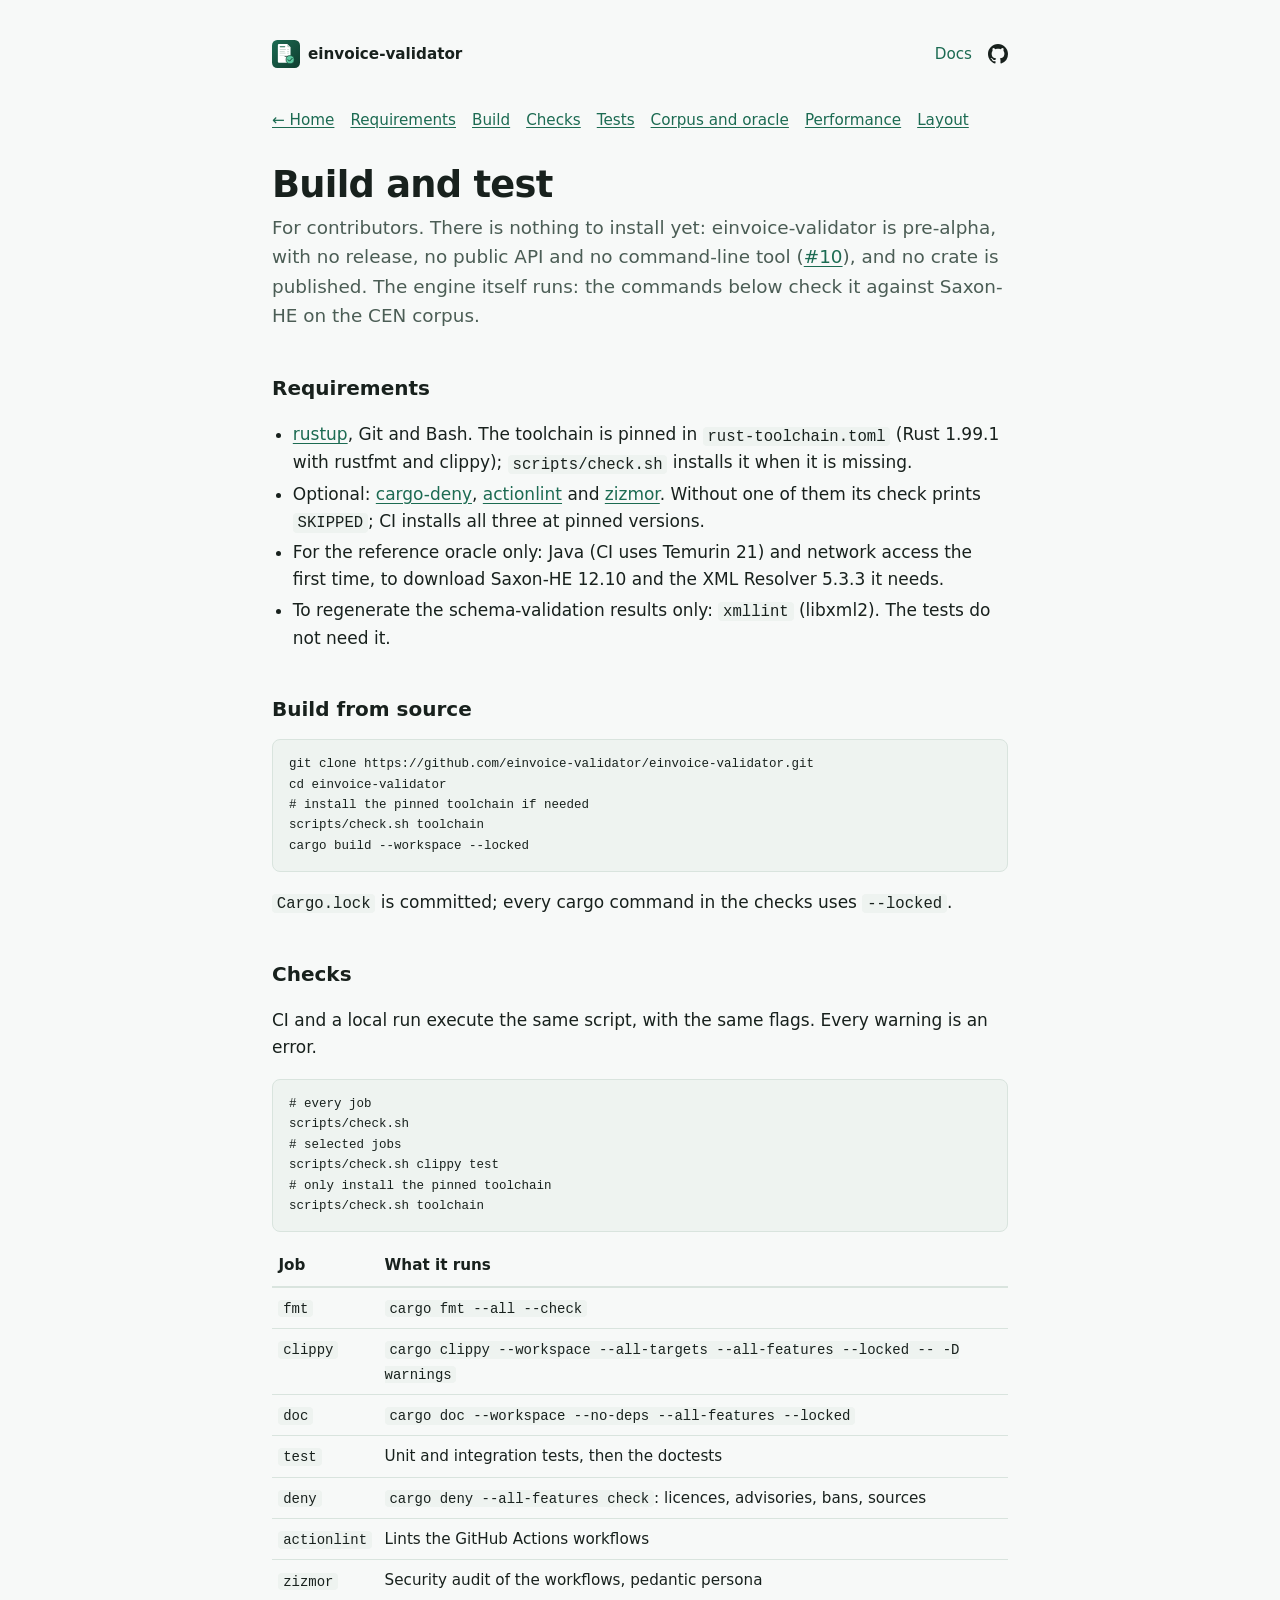
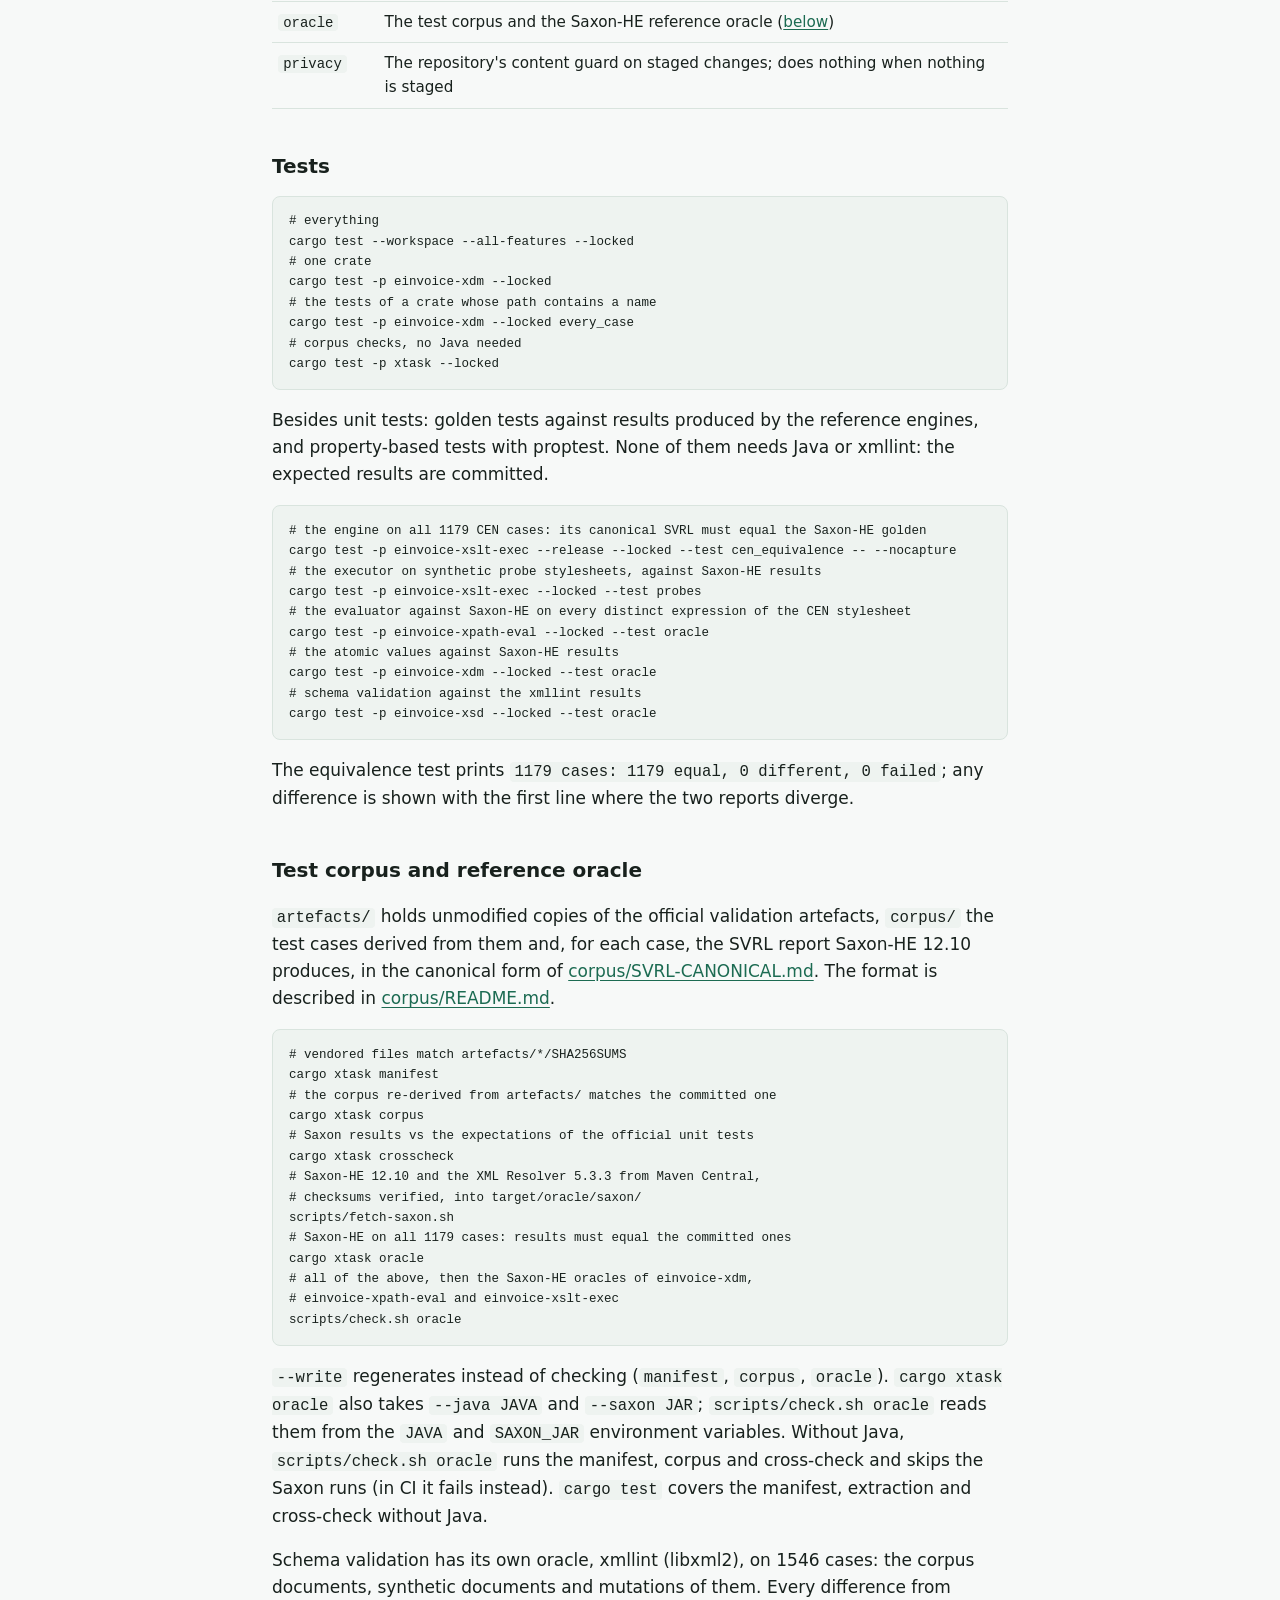
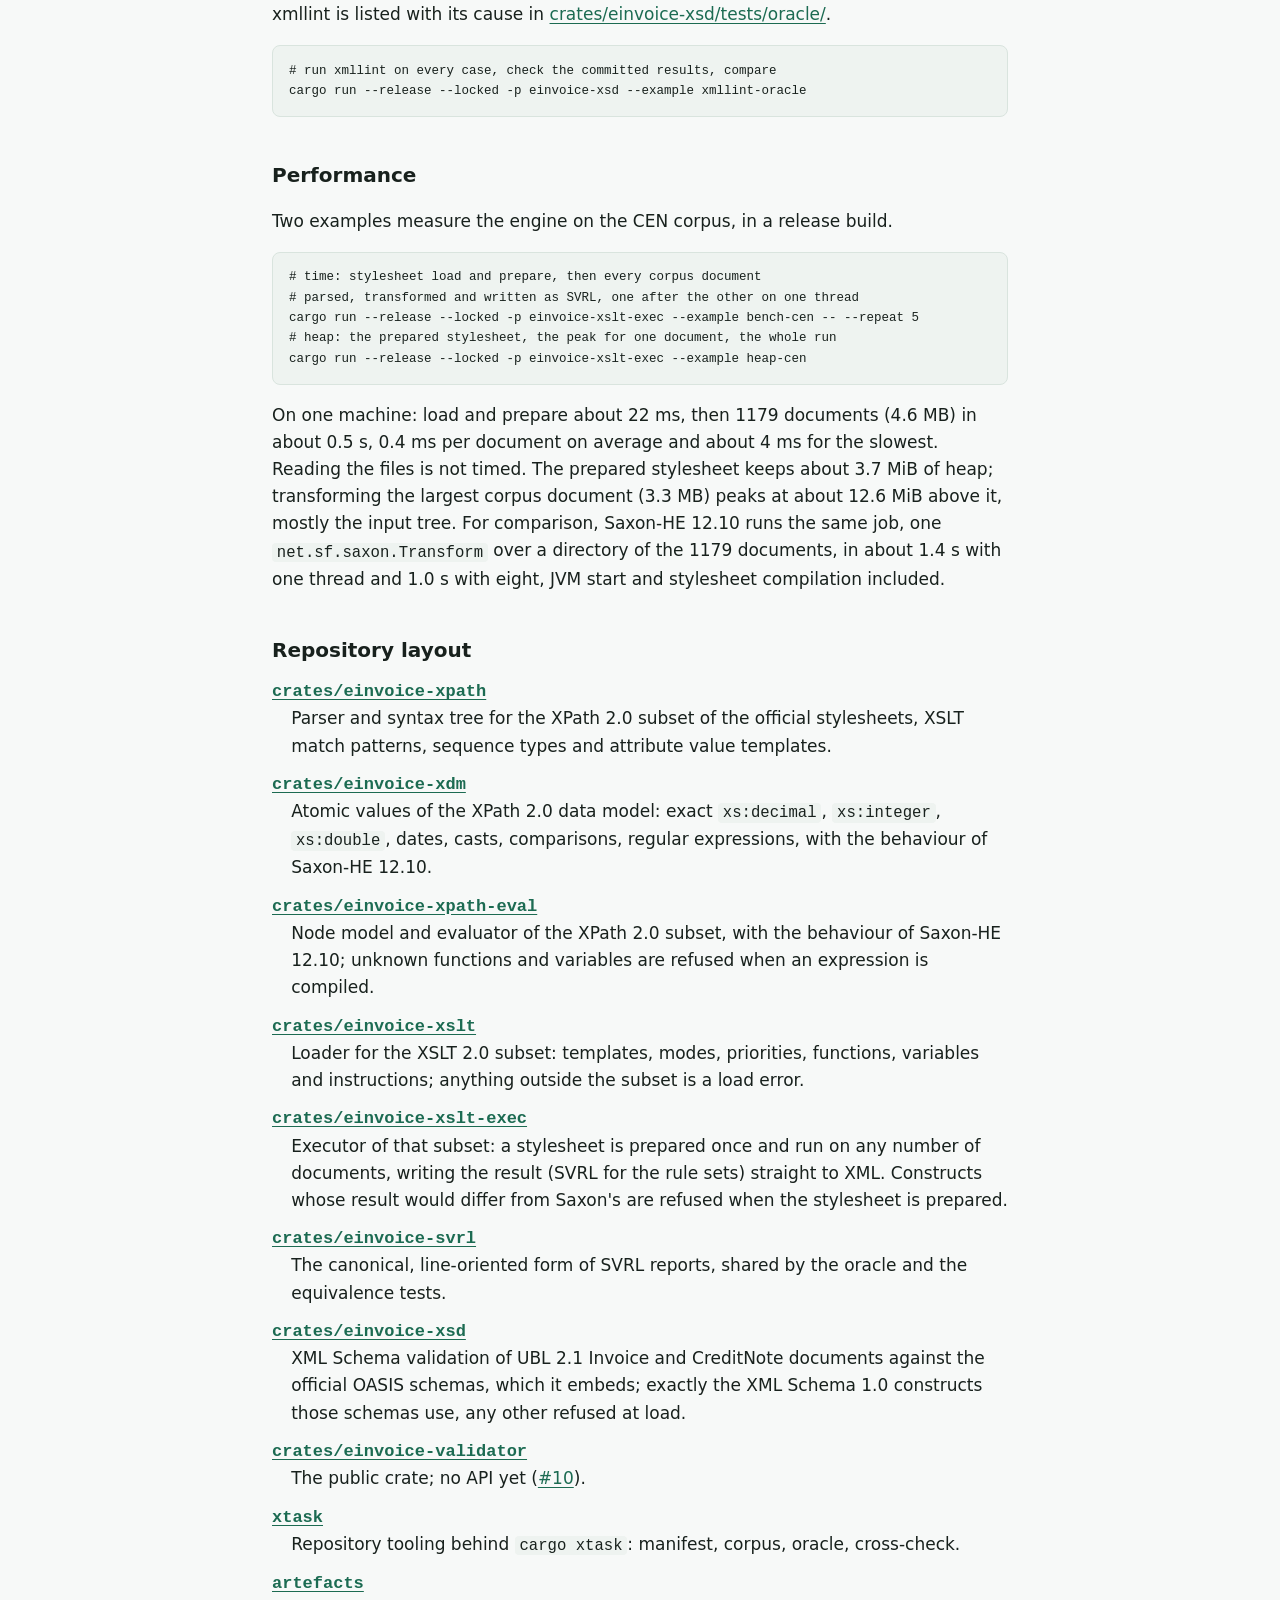
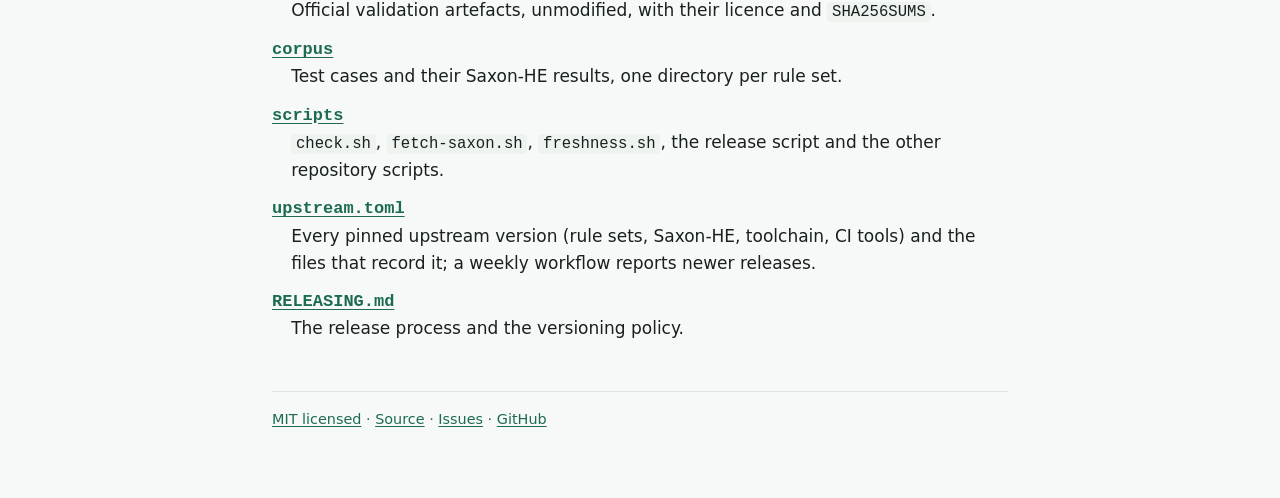
==== docs.html @ aca7e75c "Status: the engine matches Saxon-HE 12.10 on the CEN corpus Update the status, the pipeline and rule" ====
<!doctype html>
<html lang="en">
<head>
<meta charset="utf-8">
<meta name="viewport" content="width=device-width, initial-scale=1">
<title>Build and test · einvoice-validator</title>
<meta name="description" content="Building einvoice-validator from source, running its checks and tests, its Saxon-HE and xmllint reference oracles, and its performance measurements.">
<meta name="color-scheme" content="light dark">
<link rel="icon" href="favicon.svg" type="image/svg+xml">
<link rel="stylesheet" href="style.css?v=1">
</head>
<body>
<a class="skip" href="#content">Skip to content</a>
<main id="content">
<header class="top"><a href="./" class="brand"><img src="favicon.svg" alt="" width="28" height="28">einvoice-validator</a><span><a href="docs.html" aria-current="page">Docs</a> <a href="https://github.com/einvoice-validator" class="gh" aria-label="einvoice-validator on GitHub"><svg viewBox="0 0 16 16" width="20" height="20" aria-hidden="true" fill="currentColor"><path d="M8 0C3.58 0 0 3.58 0 8c0 3.54 2.29 6.53 5.47 7.59.4.07.55-.17.55-.38 0-.19-.01-.82-.01-1.49-2.01.37-2.53-.49-2.69-.94-.09-.23-.48-.94-.82-1.13-.28-.15-.68-.52-.01-.53.63-.01 1.08.58 1.23.82.72 1.21 1.87.87 2.33.66.07-.52.28-.87.51-1.07-1.78-.2-3.64-.89-3.64-3.95 0-.87.31-1.59.82-2.15-.08-.2-.36-1.02.08-2.12 0 0 .67-.21 2.2.82.64-.18 1.32-.27 2-.27.68 0 1.36.09 2 .27 1.53-1.04 2.2-.82 2.2-.82.44 1.1.16 1.92.08 2.12.51.56.82 1.27.82 2.15 0 3.07-1.87 3.75-3.65 3.95.29.25.54.73.54 1.48 0 1.07-.01 1.93-.01 2.2 0 .21.15.46.55.38A8.013 8.013 0 0016 8c0-4.42-3.58-8-8-8z"/></svg></a></span></header>
<nav class="toc" aria-label="On this page"><a href="./">← Home</a> <a href="#requirements">Requirements</a> <a href="#build">Build</a> <a href="#checks">Checks</a> <a href="#tests">Tests</a> <a href="#oracle">Corpus and oracle</a> <a href="#performance">Performance</a> <a href="#layout">Layout</a></nav>
<h1>Build and test</h1>
<p class="lead">For contributors. There is nothing to install yet: einvoice-validator is pre-alpha, with no release, no public API and no command-line tool (<a href="https://github.com/einvoice-validator/einvoice-validator/issues/10">#10</a>), and no crate is published. The engine itself runs: the commands below check it against Saxon-HE on the CEN corpus.</p>

<h2 id="requirements">Requirements</h2>
<ul>
<li><a href="https://rustup.rs/">rustup</a>, Git and Bash. The toolchain is pinned in <code>rust-toolchain.toml</code> (Rust 1.99.1 with rustfmt and clippy); <code>scripts/check.sh</code> installs it when it is missing.</li>
<li>Optional: <a href="https://github.com/EmbarkStudios/cargo-deny">cargo-deny</a>, <a href="https://github.com/rhysd/actionlint">actionlint</a> and <a href="https://github.com/zizmorcore/zizmor">zizmor</a>. Without one of them its check prints <code>SKIPPED</code>; CI installs all three at pinned versions.</li>
<li>For the reference oracle only: Java (CI uses Temurin 21) and network access the first time, to download Saxon-HE 12.10 and the XML Resolver 5.3.3 it needs.</li>
<li>To regenerate the schema-validation results only: <code>xmllint</code> (libxml2). The tests do not need it.</li>
</ul>

<h2 id="build">Build from source</h2>
<pre><code>git clone https://github.com/einvoice-validator/einvoice-validator.git
cd einvoice-validator
# install the pinned toolchain if needed
scripts/check.sh toolchain
cargo build --workspace --locked</code></pre>
<p><code>Cargo.lock</code> is committed; every cargo command in the checks uses <code>--locked</code>.</p>

<h2 id="checks">Checks</h2>
<p>CI and a local run execute the same script, with the same flags. Every warning is an error.</p>
<pre><code># every job
scripts/check.sh
# selected jobs
scripts/check.sh clippy test
# only install the pinned toolchain
scripts/check.sh toolchain</code></pre>
<div class="table-wrap">
<table class="jobs">
<thead><tr><th scope="col">Job</th><th scope="col">What it runs</th></tr></thead>
<tbody>
<tr><td><code>fmt</code></td><td><code>cargo fmt --all --check</code></td></tr>
<tr><td><code>clippy</code></td><td><code>cargo clippy --workspace --all-targets --all-features --locked -- -D warnings</code></td></tr>
<tr><td><code>doc</code></td><td><code>cargo doc --workspace --no-deps --all-features --locked</code></td></tr>
<tr><td><code>test</code></td><td>Unit and integration tests, then the doctests</td></tr>
<tr><td><code>deny</code></td><td><code>cargo deny --all-features check</code>: licences, advisories, bans, sources</td></tr>
<tr><td><code>actionlint</code></td><td>Lints the GitHub Actions workflows</td></tr>
<tr><td><code>zizmor</code></td><td>Security audit of the workflows, pedantic persona</td></tr>
<tr><td><code>oracle</code></td><td>The test corpus and the Saxon-HE reference oracle (<a href="#oracle">below</a>)</td></tr>
<tr><td><code>privacy</code></td><td>The repository's content guard on staged changes; does nothing when nothing is staged</td></tr>
</tbody>
</table>
</div>

<h2 id="tests">Tests</h2>
<pre><code># everything
cargo test --workspace --all-features --locked
# one crate
cargo test -p einvoice-xdm --locked
# the tests of a crate whose path contains a name
cargo test -p einvoice-xdm --locked every_case
# corpus checks, no Java needed
cargo test -p xtask --locked</code></pre>
<p>Besides unit tests: golden tests against results produced by the reference engines, and property-based tests with proptest. None of them needs Java or xmllint: the expected results are committed.</p>
<pre><code># the engine on all 1179 CEN cases: its canonical SVRL must equal the Saxon-HE golden
cargo test -p einvoice-xslt-exec --release --locked --test cen_equivalence -- --nocapture
# the executor on synthetic probe stylesheets, against Saxon-HE results
cargo test -p einvoice-xslt-exec --locked --test probes
# the evaluator against Saxon-HE on every distinct expression of the CEN stylesheet
cargo test -p einvoice-xpath-eval --locked --test oracle
# the atomic values against Saxon-HE results
cargo test -p einvoice-xdm --locked --test oracle
# schema validation against the xmllint results
cargo test -p einvoice-xsd --locked --test oracle</code></pre>
<p>The equivalence test prints <code>1179 cases: 1179 equal, 0 different, 0 failed</code>; any difference is shown with the first line where the two reports diverge.</p>

<h2 id="oracle">Test corpus and reference oracle</h2>
<p><code>artefacts/</code> holds unmodified copies of the official validation artefacts, <code>corpus/</code> the test cases derived from them and, for each case, the SVRL report Saxon-HE 12.10 produces, in the canonical form of <a href="https://github.com/einvoice-validator/einvoice-validator/blob/main/corpus/SVRL-CANONICAL.md">corpus/SVRL-CANONICAL.md</a>. The format is described in <a href="https://github.com/einvoice-validator/einvoice-validator/blob/main/corpus/README.md">corpus/README.md</a>.</p>
<pre><code># vendored files match artefacts/*/SHA256SUMS
cargo xtask manifest
# the corpus re-derived from artefacts/ matches the committed one
cargo xtask corpus
# Saxon results vs the expectations of the official unit tests
cargo xtask crosscheck
# Saxon-HE 12.10 and the XML Resolver 5.3.3 from Maven Central,
# checksums verified, into target/oracle/saxon/
scripts/fetch-saxon.sh
# Saxon-HE on all 1179 cases: results must equal the committed ones
cargo xtask oracle
# all of the above, then the Saxon-HE oracles of einvoice-xdm,
# einvoice-xpath-eval and einvoice-xslt-exec
scripts/check.sh oracle</code></pre>
<p><code>--write</code> regenerates instead of checking (<code>manifest</code>, <code>corpus</code>, <code>oracle</code>). <code>cargo xtask oracle</code> also takes <code>--java JAVA</code> and <code>--saxon JAR</code>; <code>scripts/check.sh oracle</code> reads them from the <code>JAVA</code> and <code>SAXON_JAR</code> environment variables. Without Java, <code>scripts/check.sh oracle</code> runs the manifest, corpus and cross-check and skips the Saxon runs (in CI it fails instead). <code>cargo test</code> covers the manifest, extraction and cross-check without Java.</p>
<p>Schema validation has its own oracle, xmllint (libxml2), on 1546 cases: the corpus documents, synthetic documents and mutations of them. Every difference from xmllint is listed with its cause in <a href="https://github.com/einvoice-validator/einvoice-validator/blob/main/crates/einvoice-xsd/tests/oracle/README.md">crates/einvoice-xsd/tests/oracle/</a>.</p>
<pre><code># run xmllint on every case, check the committed results, compare
cargo run --release --locked -p einvoice-xsd --example xmllint-oracle</code></pre>

<h2 id="performance">Performance</h2>
<p>Two examples measure the engine on the CEN corpus, in a release build.</p>
<pre><code># time: stylesheet load and prepare, then every corpus document
# parsed, transformed and written as SVRL, one after the other on one thread
cargo run --release --locked -p einvoice-xslt-exec --example bench-cen -- --repeat 5
# heap: the prepared stylesheet, the peak for one document, the whole run
cargo run --release --locked -p einvoice-xslt-exec --example heap-cen</code></pre>
<p>On one machine: load and prepare about 22 ms, then 1179 documents (4.6 MB) in about 0.5 s, 0.4 ms per document on average and about 4 ms for the slowest. Reading the files is not timed. The prepared stylesheet keeps about 3.7 MiB of heap; transforming the largest corpus document (3.3 MB) peaks at about 12.6 MiB above it, mostly the input tree. For comparison, Saxon-HE 12.10 runs the same job, one <code>net.sf.saxon.Transform</code> over a directory of the 1179 documents, in about 1.4 s with one thread and 1.0 s with eight, JVM start and stylesheet compilation included.</p>

<h2 id="layout">Repository layout</h2>
<dl>
<dt><a href="https://github.com/einvoice-validator/einvoice-validator/tree/main/crates/einvoice-xpath">crates/einvoice-xpath</a></dt><dd>Parser and syntax tree for the XPath 2.0 subset of the official stylesheets, XSLT match patterns, sequence types and attribute value templates.</dd>
<dt><a href="https://github.com/einvoice-validator/einvoice-validator/tree/main/crates/einvoice-xdm">crates/einvoice-xdm</a></dt><dd>Atomic values of the XPath 2.0 data model: exact <code>xs:decimal</code>, <code>xs:integer</code>, <code>xs:double</code>, dates, casts, comparisons, regular expressions, with the behaviour of Saxon-HE 12.10.</dd>
<dt><a href="https://github.com/einvoice-validator/einvoice-validator/tree/main/crates/einvoice-xpath-eval">crates/einvoice-xpath-eval</a></dt><dd>Node model and evaluator of the XPath 2.0 subset, with the behaviour of Saxon-HE 12.10; unknown functions and variables are refused when an expression is compiled.</dd>
<dt><a href="https://github.com/einvoice-validator/einvoice-validator/tree/main/crates/einvoice-xslt">crates/einvoice-xslt</a></dt><dd>Loader for the XSLT 2.0 subset: templates, modes, priorities, functions, variables and instructions; anything outside the subset is a load error.</dd>
<dt><a href="https://github.com/einvoice-validator/einvoice-validator/tree/main/crates/einvoice-xslt-exec">crates/einvoice-xslt-exec</a></dt><dd>Executor of that subset: a stylesheet is prepared once and run on any number of documents, writing the result (SVRL for the rule sets) straight to XML. Constructs whose result would differ from Saxon's are refused when the stylesheet is prepared.</dd>
<dt><a href="https://github.com/einvoice-validator/einvoice-validator/tree/main/crates/einvoice-svrl">crates/einvoice-svrl</a></dt><dd>The canonical, line-oriented form of SVRL reports, shared by the oracle and the equivalence tests.</dd>
<dt><a href="https://github.com/einvoice-validator/einvoice-validator/tree/main/crates/einvoice-xsd">crates/einvoice-xsd</a></dt><dd>XML Schema validation of UBL 2.1 Invoice and CreditNote documents against the official OASIS schemas, which it embeds; exactly the XML Schema 1.0 constructs those schemas use, any other refused at load.</dd>
<dt><a href="https://github.com/einvoice-validator/einvoice-validator/tree/main/crates/einvoice-validator">crates/einvoice-validator</a></dt><dd>The public crate; no API yet (<a href="https://github.com/einvoice-validator/einvoice-validator/issues/10">#10</a>).</dd>
<dt><a href="https://github.com/einvoice-validator/einvoice-validator/tree/main/xtask">xtask</a></dt><dd>Repository tooling behind <code>cargo xtask</code>: manifest, corpus, oracle, cross-check.</dd>
<dt><a href="https://github.com/einvoice-validator/einvoice-validator/tree/main/artefacts">artefacts</a></dt><dd>Official validation artefacts, unmodified, with their licence and <code>SHA256SUMS</code>.</dd>
<dt><a href="https://github.com/einvoice-validator/einvoice-validator/tree/main/corpus">corpus</a></dt><dd>Test cases and their Saxon-HE results, one directory per rule set.</dd>
<dt><a href="https://github.com/einvoice-validator/einvoice-validator/tree/main/scripts">scripts</a></dt><dd><code>check.sh</code>, <code>fetch-saxon.sh</code>, <code>freshness.sh</code>, the release script and the other repository scripts.</dd>
<dt><a href="https://github.com/einvoice-validator/einvoice-validator/blob/main/upstream.toml">upstream.toml</a></dt><dd>Every pinned upstream version (rule sets, Saxon-HE, toolchain, CI tools) and the files that record it; a weekly workflow reports newer releases.</dd>
<dt><a href="https://github.com/einvoice-validator/einvoice-validator/blob/main/RELEASING.md">RELEASING.md</a></dt><dd>The release process and the versioning policy.</dd>
</dl>

<footer><a href="https://github.com/einvoice-validator/einvoice-validator/blob/main/LICENSE">MIT licensed</a> · <a href="https://github.com/einvoice-validator/einvoice-validator">Source</a> · <a href="https://github.com/einvoice-validator/einvoice-validator/issues">Issues</a> · <a href="https://github.com/einvoice-validator">GitHub</a></footer>
</main>
</body>
</html>
---- style.css ----
:root{--bg:#f7f9f8;--fg:#18211d;--muted:#4b5d55;--card:#fff;--line:#d9e4de;--accent:#1c6b52;--accent-soft:#e3f0ea;--code:#eef3f0;--warn-bg:#fff6e0;--warn-line:#e0b84f;--warn-fg:#5c4300;--page:#fff;--ink:#2f4a3f;--rule:#c3d3cb}
@media (prefers-color-scheme:dark){:root{--bg:#111815;--fg:#e6eeea;--muted:#a3b8ae;--card:#18221e;--line:#2a3a33;--accent:#6fd0ab;--accent-soft:#183129;--code:#1a2520;--warn-bg:#2d2511;--warn-line:#8a6d1f;--warn-fg:#f3dc9c;--page:#1f362d;--ink:#cfe0d8;--rule:#4f7365}}
*{box-sizing:border-box}
html{text-size-adjust:100%}
body{margin:0;background:var(--bg);color:var(--fg);font:17px/1.6 system-ui,-apple-system,"Segoe UI",Roboto,sans-serif}
main{max-width:48rem;margin:0 auto;padding:2.5rem 1rem 4rem}
h1{font-size:2.3rem;line-height:1.15;margin:0 0 .4rem;letter-spacing:-.02em;overflow-wrap:anywhere}
h2{font-size:1.25rem;margin:2.6rem 0 .75rem}
h3{font-size:1.05rem;margin:1.6rem 0 .4rem}
p.lead{font-size:1.15rem;color:var(--muted);margin:0 0 1.5rem}
a{color:var(--accent);text-underline-offset:.15em}
a:focus-visible{outline:3px solid var(--accent);outline-offset:2px;border-radius:.2rem}
.skip{position:absolute;left:-999px;top:0}
.skip:focus{left:1rem;top:1rem;background:var(--card);padding:.4rem .8rem;border:1px solid var(--line);border-radius:.4rem;z-index:1}
header.top{display:flex;justify-content:space-between;align-items:center;gap:1rem;margin:0 0 2.5rem;font-size:.95rem}
header.top a{text-decoration:none}
header.top .brand{display:inline-flex;align-items:center;gap:.5rem;font-weight:600;color:var(--fg)}
header.top span{display:flex;gap:1rem;align-items:center}
header.top .gh{color:var(--fg);display:inline-flex}
.eyebrow{font-family:ui-monospace,"SF Mono",Menlo,Consolas,monospace;font-size:.8rem;letter-spacing:.14em;text-transform:uppercase;color:var(--accent);margin:0 0 .4rem}
.status{background:var(--warn-bg);border:1px solid var(--warn-line);color:var(--warn-fg);border-radius:.6rem;padding:.9rem 1.1rem;margin:1.5rem 0}
.status p{margin:.3rem 0}
.status a{color:inherit;font-weight:600}
.links{display:flex;flex-wrap:wrap;gap:.5rem;margin:1.5rem 0}
.links a{border:1px solid var(--line);background:var(--card);padding:.45rem .9rem;border-radius:.5rem;text-decoration:none}
.links a:hover{border-color:var(--accent)}
ul,ol{padding-left:1.3rem}
li{margin:.2rem 0}
pre{background:var(--code);border:1px solid var(--line);border-radius:.5rem;padding:.9rem 1rem;overflow-x:auto;font-size:.85rem;line-height:1.5}
code{font-family:ui-monospace,"SF Mono",Menlo,Consolas,monospace;font-size:.92em}
p code,li code,td code,dd code{background:var(--code);padding:.05rem .3rem;border-radius:.25rem;overflow-wrap:anywhere}
.table-wrap{overflow-x:auto}
table{border-collapse:collapse;width:100%;font-size:.95rem}
td,th{border-bottom:1px solid var(--line);padding:.5rem .4rem;text-align:left;vertical-align:top}
thead th{border-bottom:2px solid var(--line)}
.tag{display:inline-block;font-size:.8rem;font-weight:600;padding:.05rem .5rem;border-radius:1rem;white-space:nowrap;border:1px solid var(--line)}
.tag.done{background:var(--accent-soft);color:var(--accent);border-color:transparent}
.tag.wip{background:var(--warn-bg);color:var(--warn-fg);border-color:var(--warn-line)}
.tag.later{color:var(--muted)}
figure{margin:1.5rem 0}
figcaption{color:var(--muted);font-size:.9rem;margin-top:.5rem}
.diagram{width:100%;height:auto;display:block}
.diagram.tall{display:none;max-width:20rem;margin:0 auto}
@media (max-width:40rem){.diagram.wide{display:none}.diagram.tall{display:block}}
.diagram .box{fill:var(--card);stroke:var(--line);stroke-width:2}
.diagram .box.engine{fill:var(--accent-soft);stroke:var(--accent)}
.diagram .lbl{fill:var(--fg);font:600 15px system-ui,-apple-system,"Segoe UI",Roboto,sans-serif}
.diagram .sub{fill:var(--muted);font:13px system-ui,-apple-system,"Segoe UI",Roboto,sans-serif}
.diagram .arrow{stroke:var(--accent);stroke-width:2.5;fill:none}
.diagram .head{fill:var(--accent)}
.diagram .page{fill:var(--page);stroke:var(--ink);stroke-width:2}
.diagram .ink{fill:var(--rule)}
.diagram .ok{fill:var(--accent)}
.diagram .okmark{stroke:var(--bg);stroke-width:3;fill:none;stroke-linecap:round;stroke-linejoin:round}
nav.toc{margin:0 0 2rem;font-size:.95rem;display:flex;flex-wrap:wrap;gap:.3rem 1rem}
dl{margin:0}
dt{font-family:ui-monospace,"SF Mono",Menlo,Consolas,monospace;font-weight:600;margin-top:.7rem;overflow-wrap:anywhere}
dd{margin:0 0 0 1.2rem}
footer{margin-top:3rem;padding-top:1rem;border-top:1px solid var(--line);color:var(--muted);font-size:.9rem}
@media (max-width:30rem){body{font-size:16px}h1{font-size:1.8rem}main{padding-top:1.5rem}}
.jobs td:first-child code{white-space:nowrap;overflow-wrap:normal}
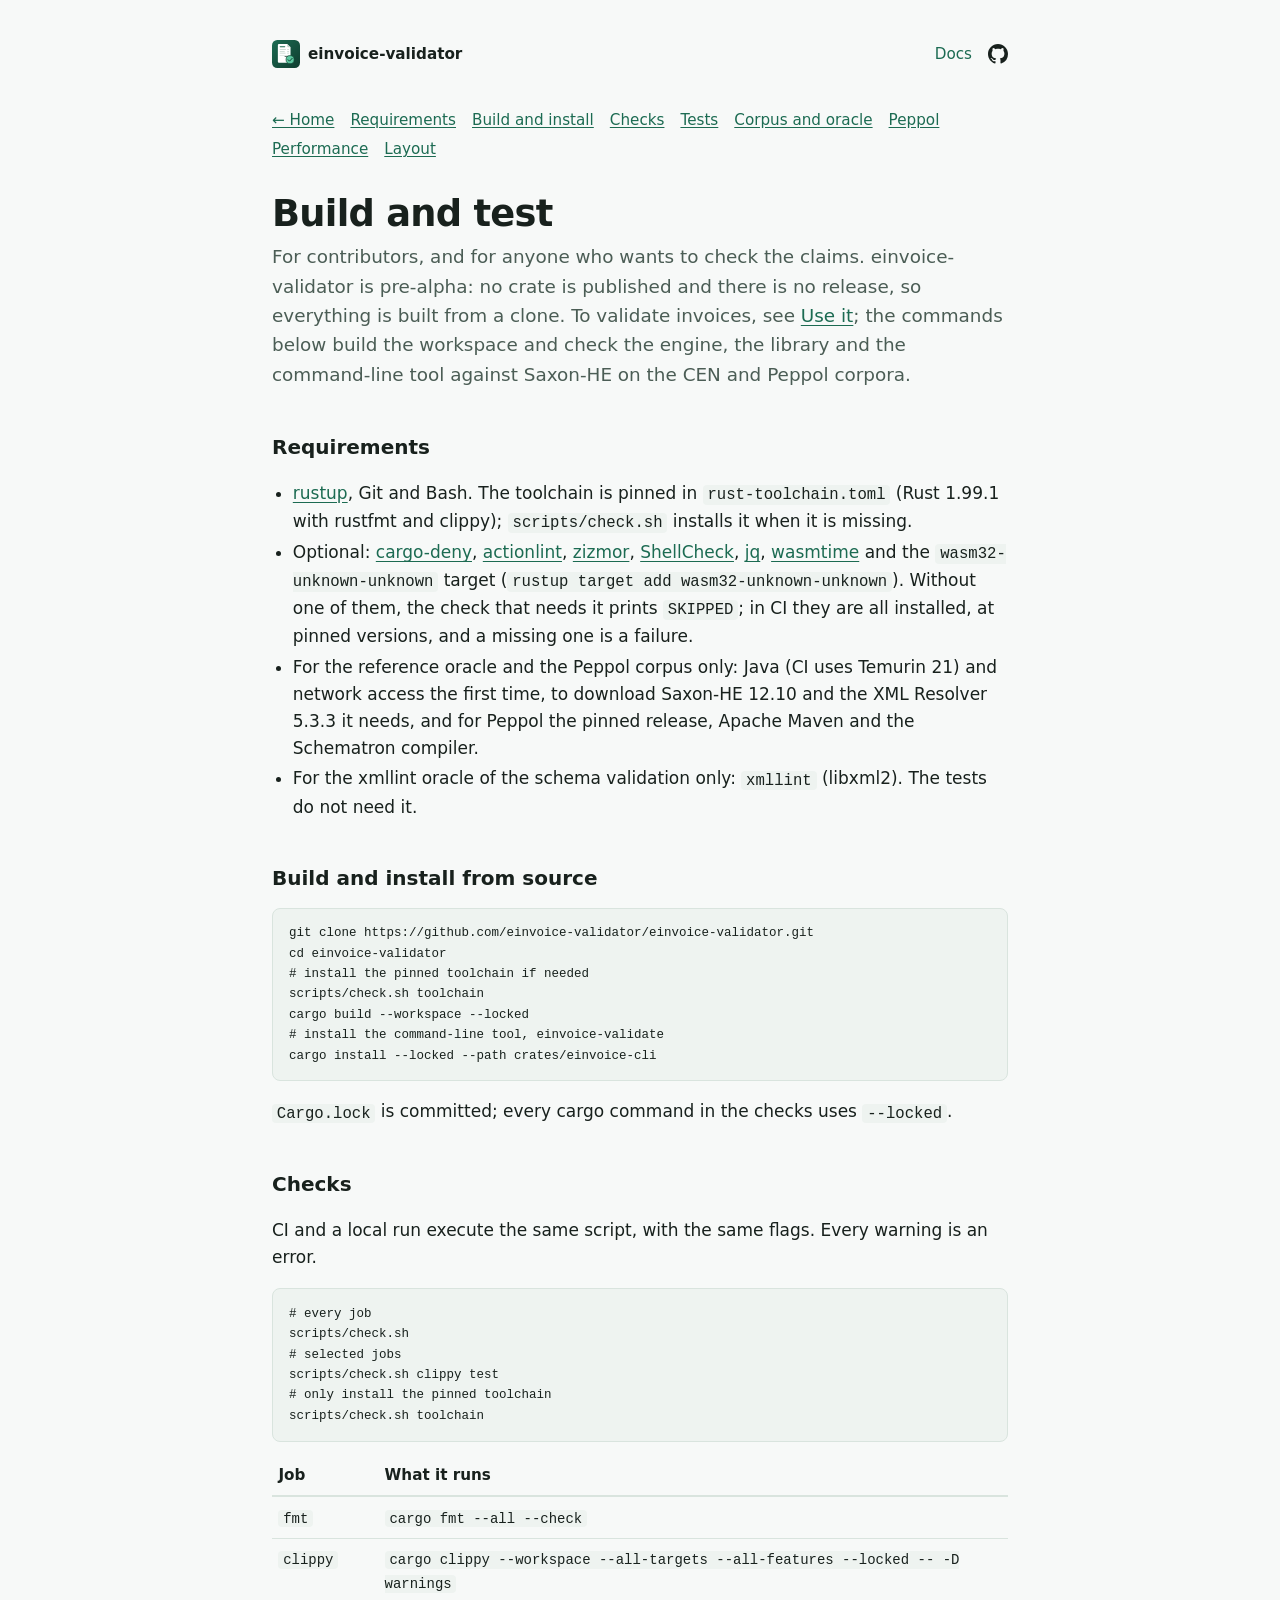
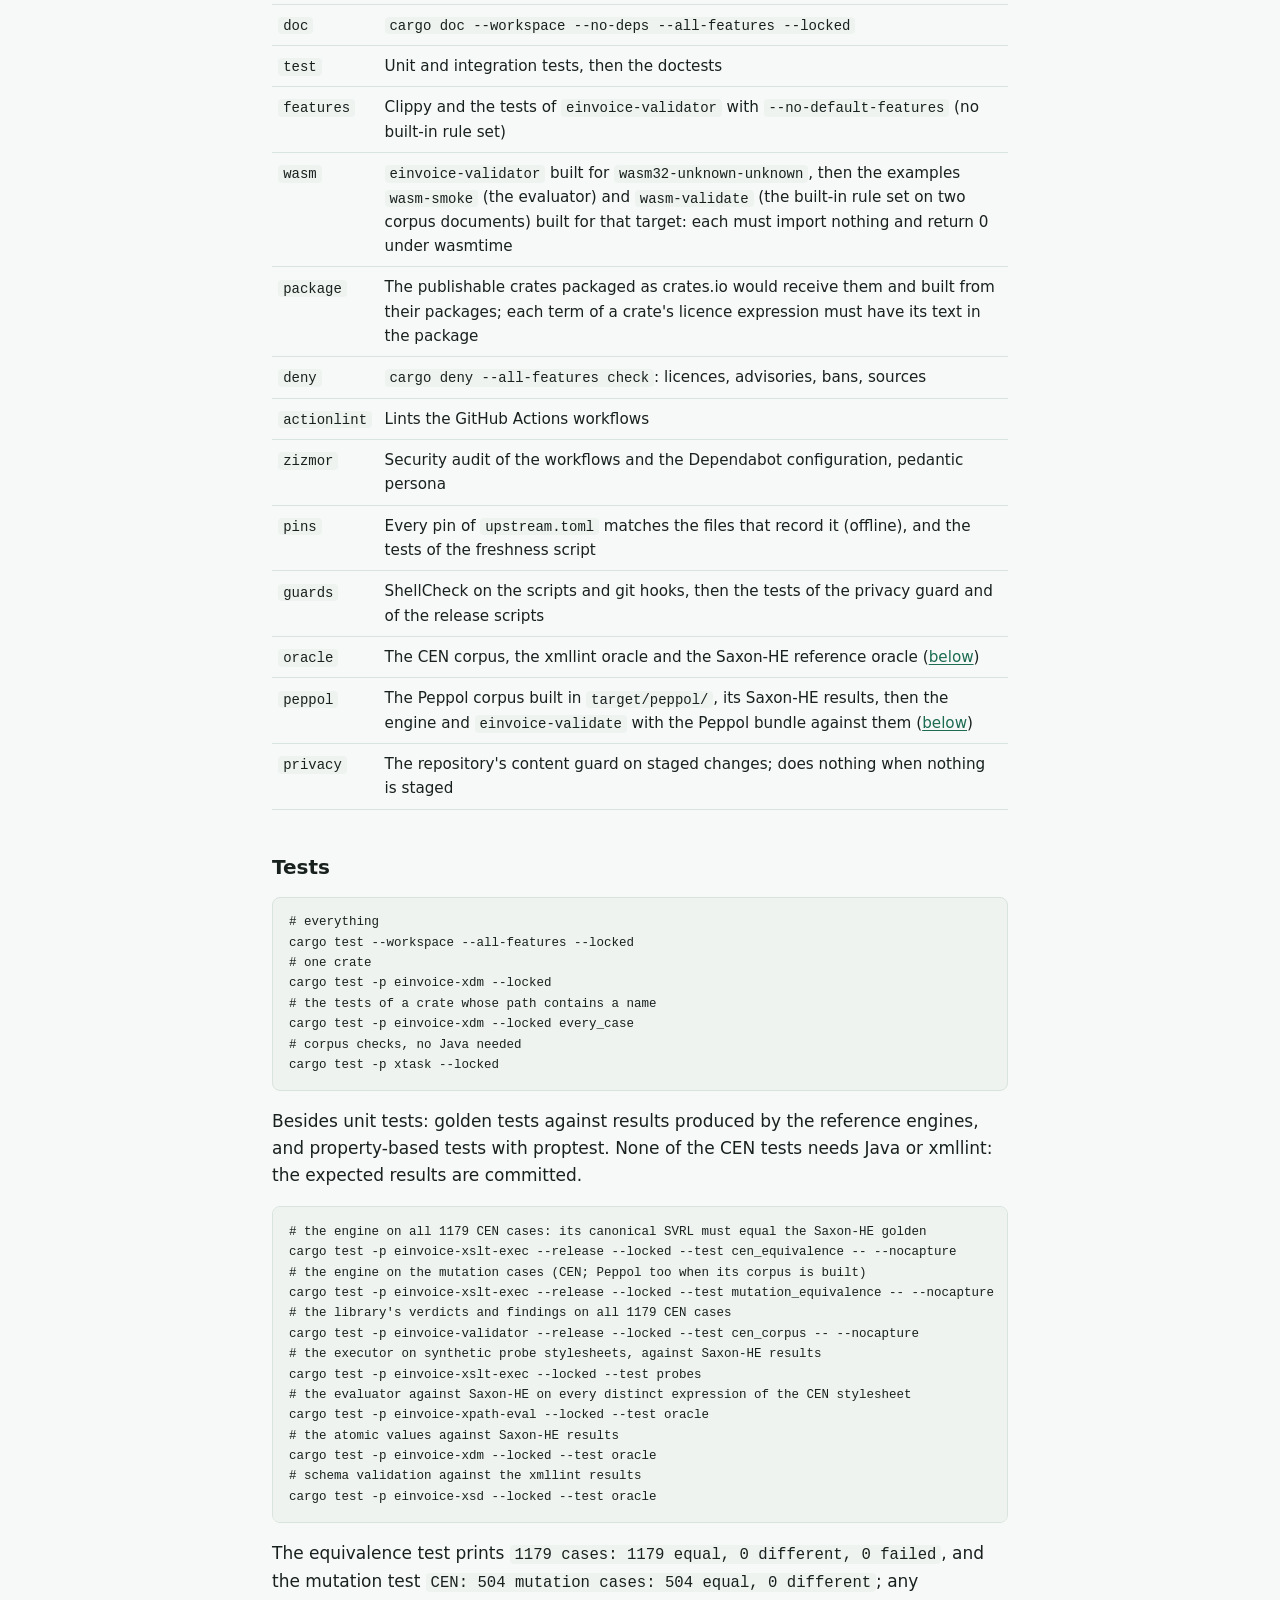
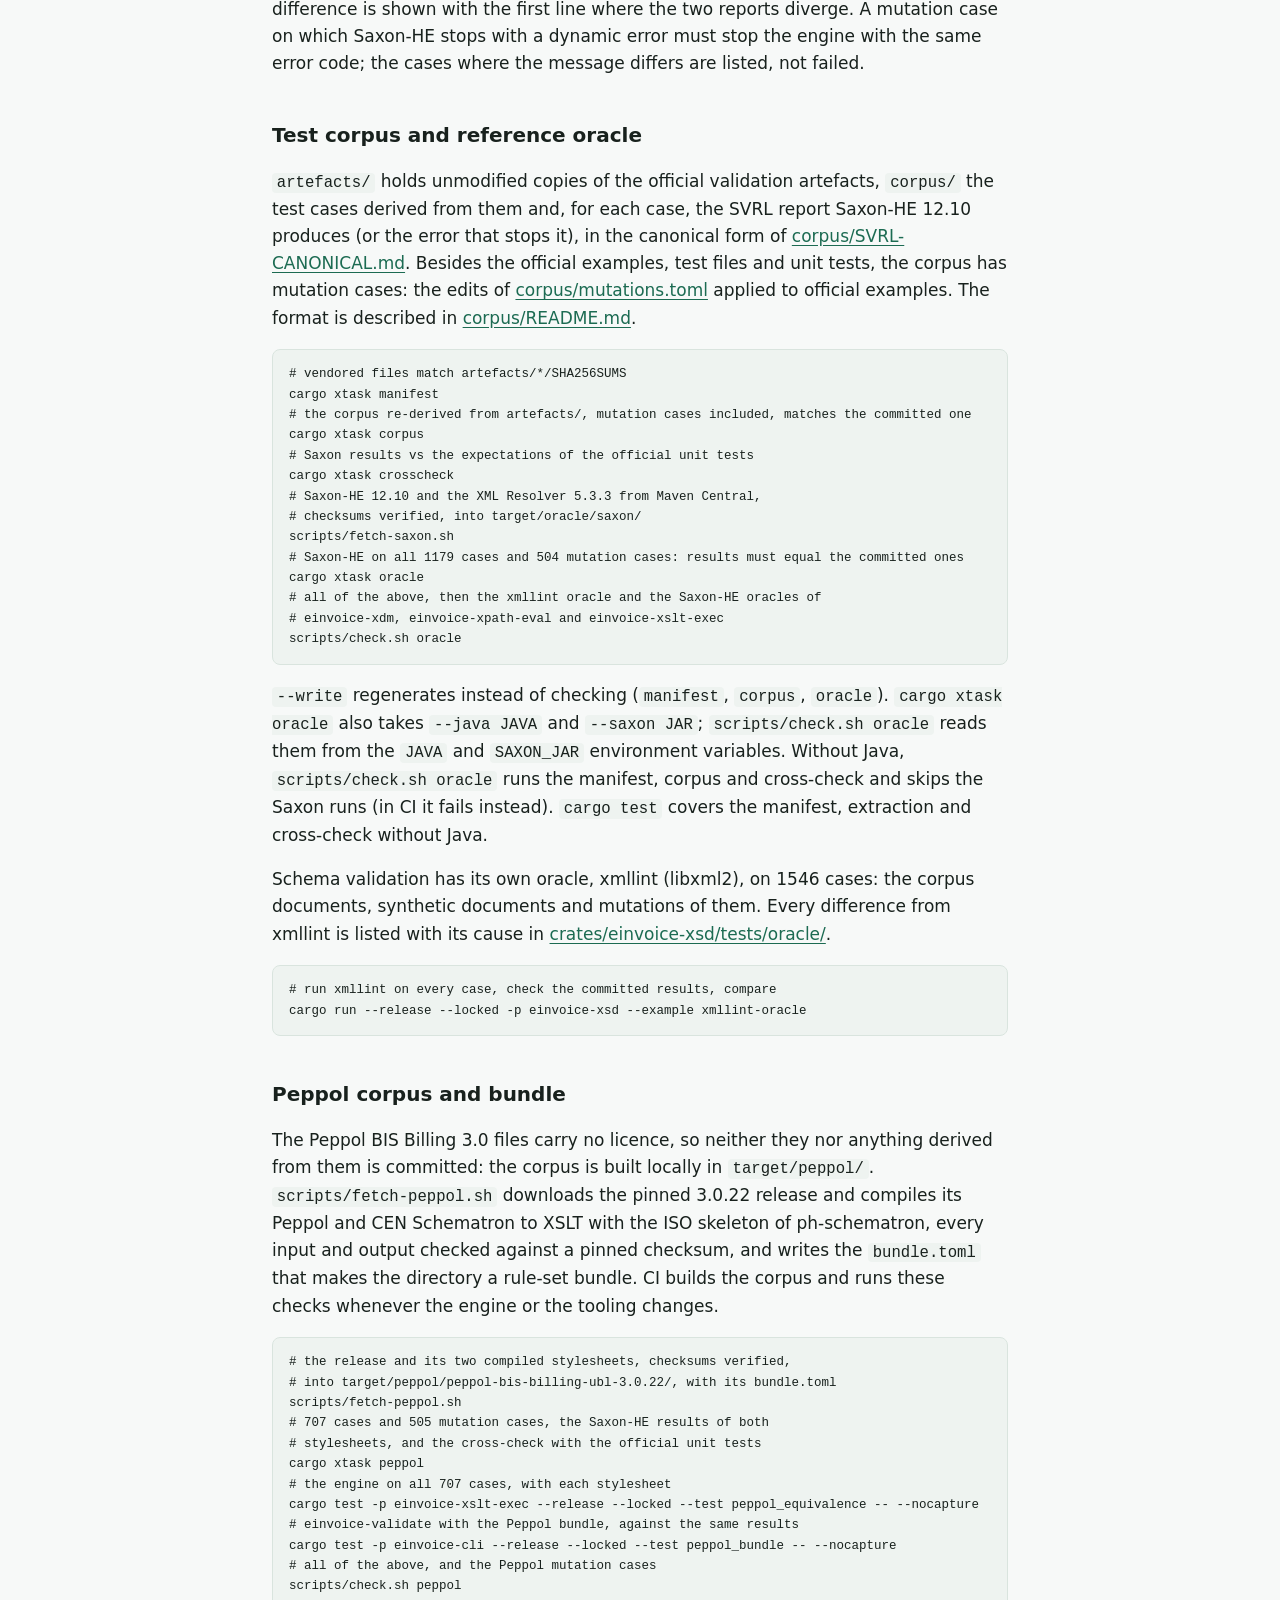
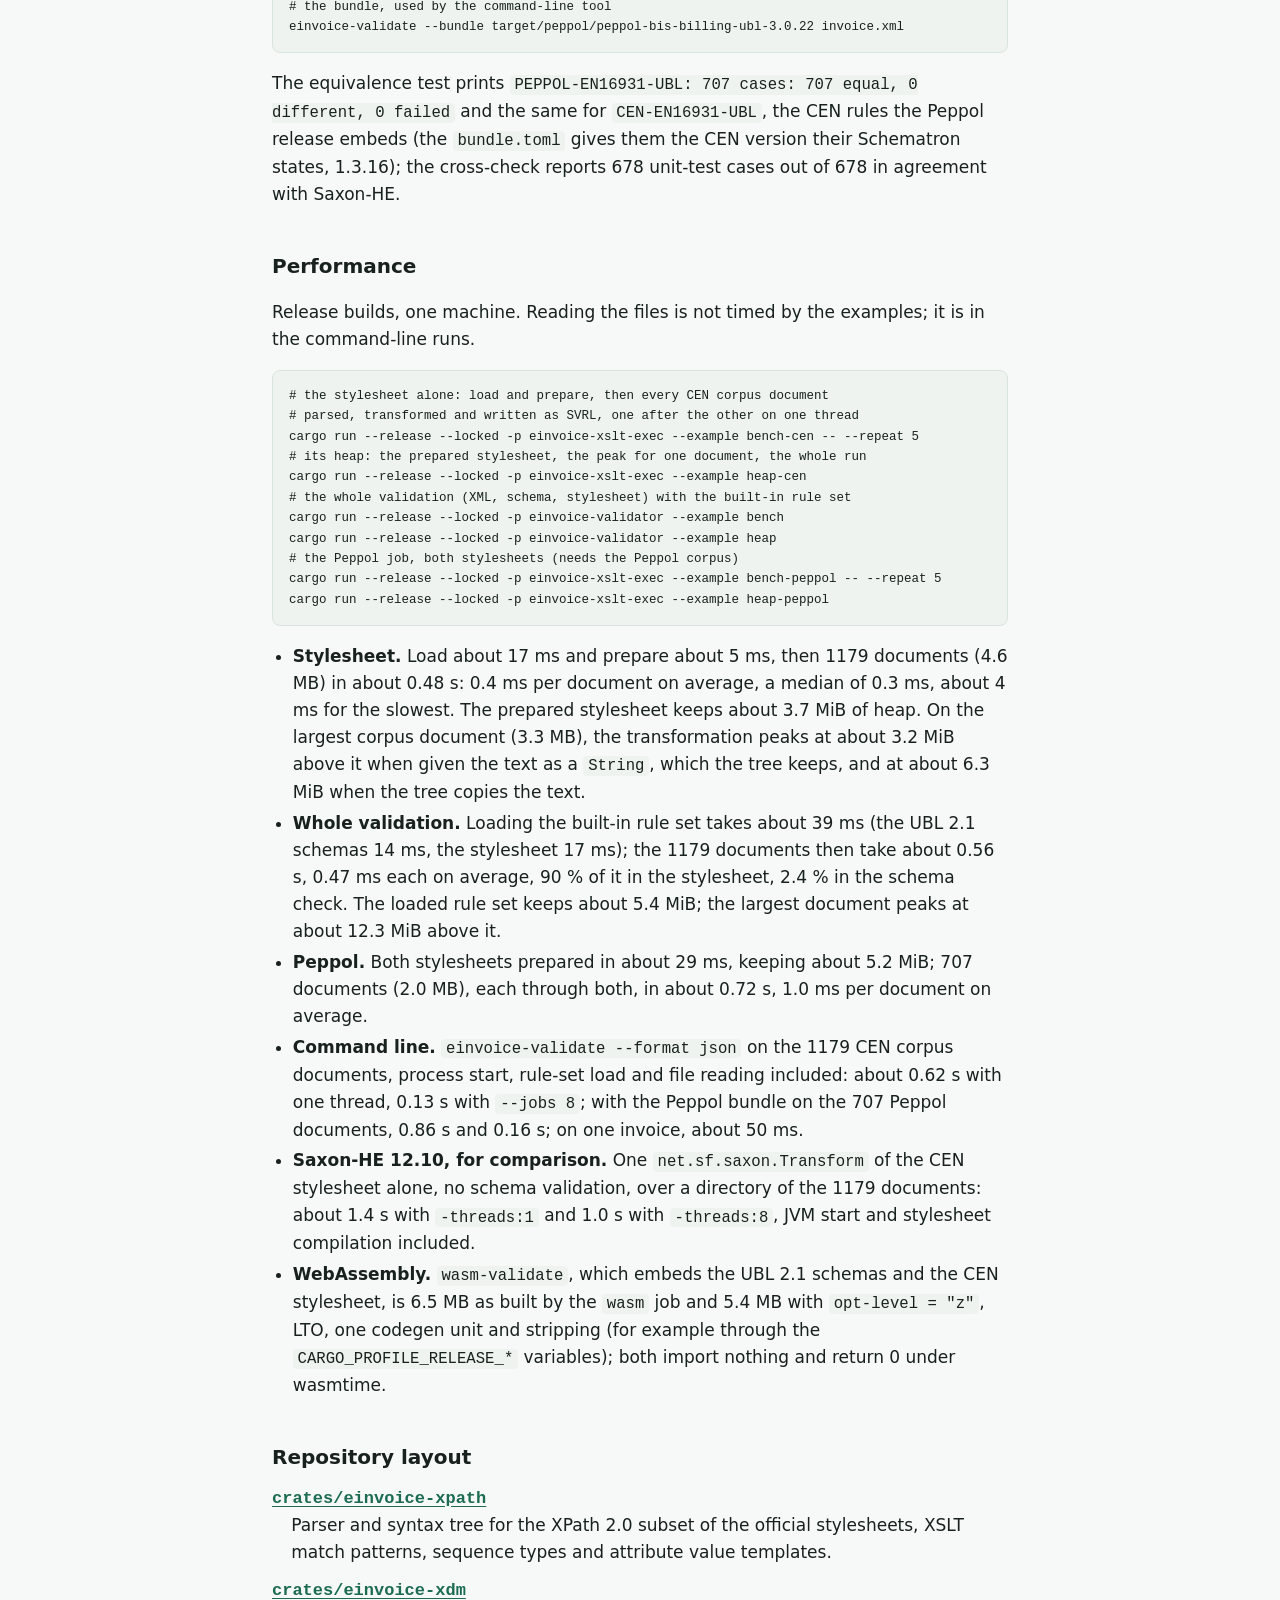
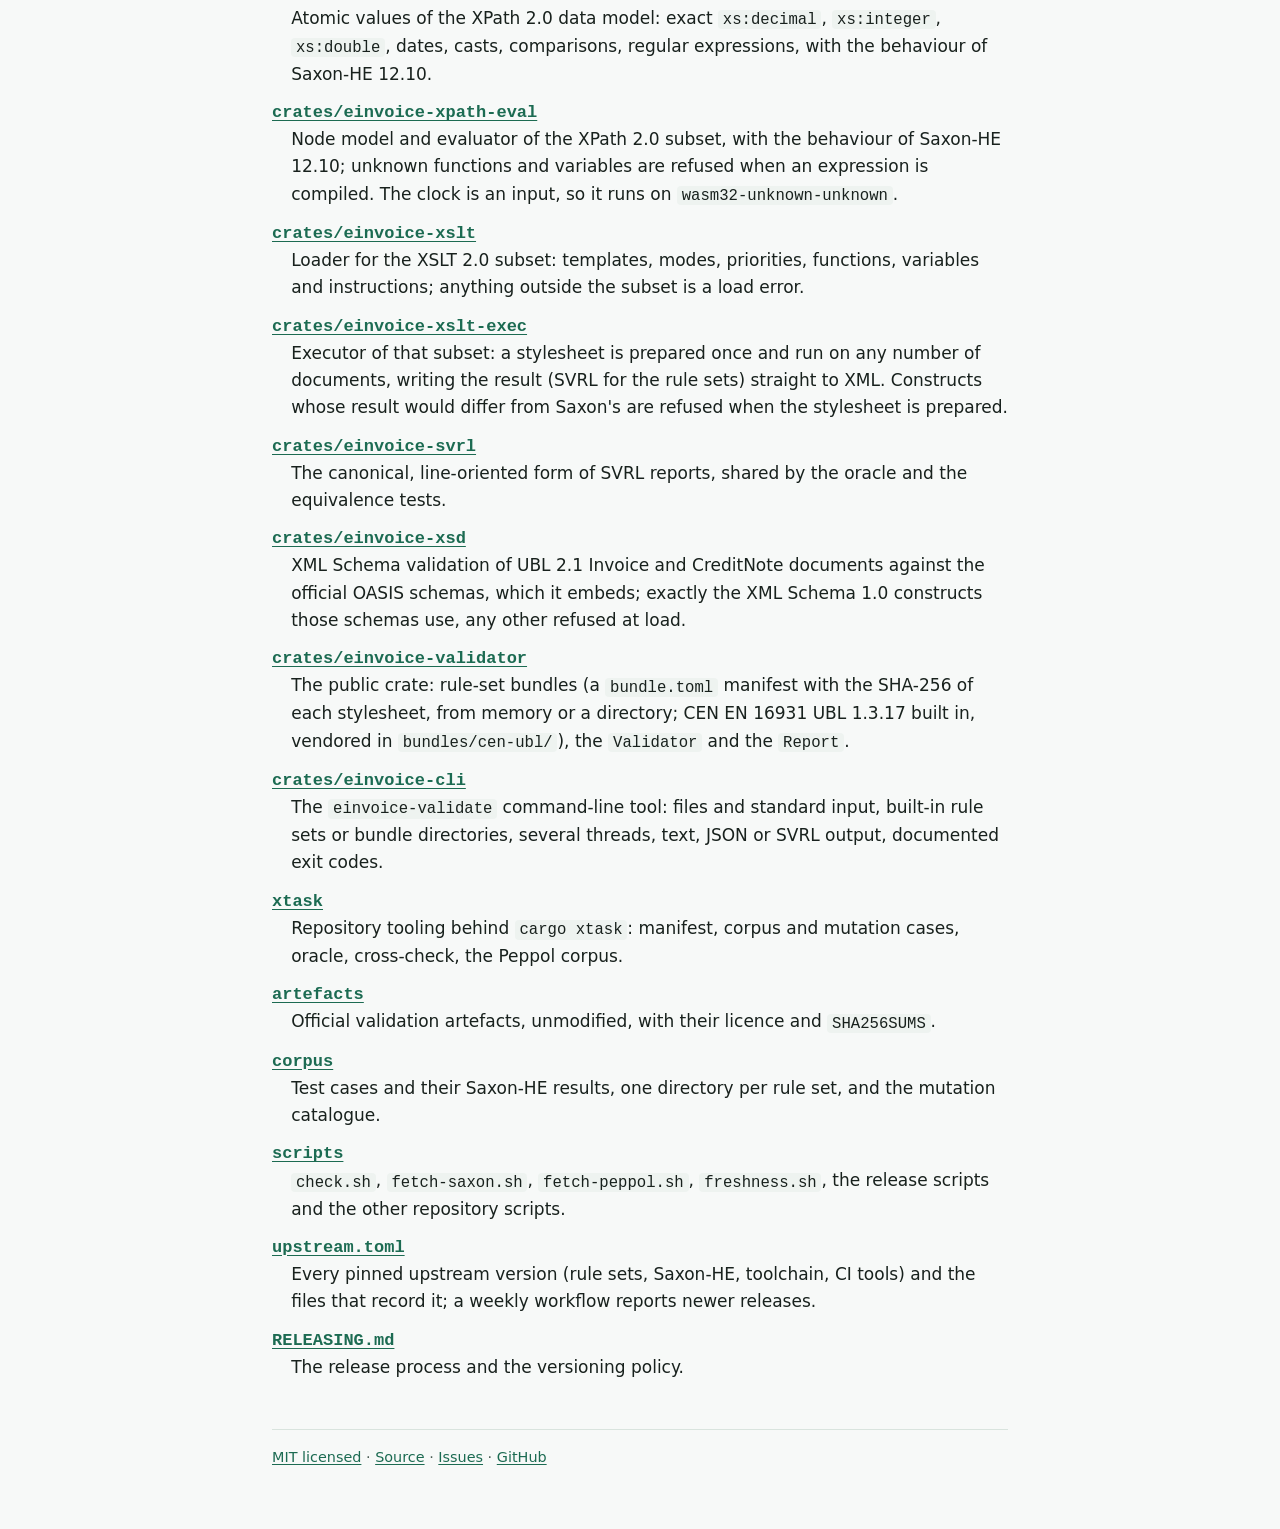
==== commit 5ef5e2ba: "Status: library and command-line tool, Peppol equivalence The project is usable from source: a "Use " ====
--- a/docs.html
+++ b/docs.html
@@ -4,7 +4,7 @@
 <meta charset="utf-8">
 <meta name="viewport" content="width=device-width, initial-scale=1">
 <title>Build and test · einvoice-validator</title>
-<meta name="description" content="Building einvoice-validator from source, running its checks and tests, its Saxon-HE and xmllint reference oracles, and its performance measurements.">
+<meta name="description" content="Building and installing einvoice-validator from source, running its checks and tests, its Saxon-HE and xmllint reference oracles, the Peppol BIS Billing 3.0 corpus and bundle, and its performance measurements.">
 <meta name="color-scheme" content="light dark">
 <link rel="icon" href="favicon.svg" type="image/svg+xml">
 <link rel="stylesheet" href="style.css?v=1">
@@ -13,24 +13,26 @@
 <a class="skip" href="#content">Skip to content</a>
 <main id="content">
 <header class="top"><a href="./" class="brand"><img src="favicon.svg" alt="" width="28" height="28">einvoice-validator</a><span><a href="docs.html" aria-current="page">Docs</a> <a href="https://github.com/einvoice-validator" class="gh" aria-label="einvoice-validator on GitHub"><svg viewBox="0 0 16 16" width="20" height="20" aria-hidden="true" fill="currentColor"><path d="M8 0C3.58 0 0 3.58 0 8c0 3.54 2.29 6.53 5.47 7.59.4.07.55-.17.55-.38 0-.19-.01-.82-.01-1.49-2.01.37-2.53-.49-2.69-.94-.09-.23-.48-.94-.82-1.13-.28-.15-.68-.52-.01-.53.63-.01 1.08.58 1.23.82.72 1.21 1.87.87 2.33.66.07-.52.28-.87.51-1.07-1.78-.2-3.64-.89-3.64-3.95 0-.87.31-1.59.82-2.15-.08-.2-.36-1.02.08-2.12 0 0 .67-.21 2.2.82.64-.18 1.32-.27 2-.27.68 0 1.36.09 2 .27 1.53-1.04 2.2-.82 2.2-.82.44 1.1.16 1.92.08 2.12.51.56.82 1.27.82 2.15 0 3.07-1.87 3.75-3.65 3.95.29.25.54.73.54 1.48 0 1.07-.01 1.93-.01 2.2 0 .21.15.46.55.38A8.013 8.013 0 0016 8c0-4.42-3.58-8-8-8z"/></svg></a></span></header>
-<nav class="toc" aria-label="On this page"><a href="./">← Home</a> <a href="#requirements">Requirements</a> <a href="#build">Build</a> <a href="#checks">Checks</a> <a href="#tests">Tests</a> <a href="#oracle">Corpus and oracle</a> <a href="#performance">Performance</a> <a href="#layout">Layout</a></nav>
+<nav class="toc" aria-label="On this page"><a href="./">← Home</a> <a href="#requirements">Requirements</a> <a href="#build">Build and install</a> <a href="#checks">Checks</a> <a href="#tests">Tests</a> <a href="#oracle">Corpus and oracle</a> <a href="#peppol">Peppol</a> <a href="#performance">Performance</a> <a href="#layout">Layout</a></nav>
 <h1>Build and test</h1>
-<p class="lead">For contributors. There is nothing to install yet: einvoice-validator is pre-alpha, with no release, no public API and no command-line tool (<a href="https://github.com/einvoice-validator/einvoice-validator/issues/10">#10</a>), and no crate is published. The engine itself runs: the commands below check it against Saxon-HE on the CEN corpus.</p>
+<p class="lead">For contributors, and for anyone who wants to check the claims. einvoice-validator is pre-alpha: no crate is published and there is no release, so everything is built from a clone. To validate invoices, see <a href="./#use">Use it</a>; the commands below build the workspace and check the engine, the library and the command-line tool against Saxon-HE on the CEN and Peppol corpora.</p>
 
 <h2 id="requirements">Requirements</h2>
 <ul>
 <li><a href="https://rustup.rs/">rustup</a>, Git and Bash. The toolchain is pinned in <code>rust-toolchain.toml</code> (Rust 1.99.1 with rustfmt and clippy); <code>scripts/check.sh</code> installs it when it is missing.</li>
-<li>Optional: <a href="https://github.com/EmbarkStudios/cargo-deny">cargo-deny</a>, <a href="https://github.com/rhysd/actionlint">actionlint</a> and <a href="https://github.com/zizmorcore/zizmor">zizmor</a>. Without one of them its check prints <code>SKIPPED</code>; CI installs all three at pinned versions.</li>
-<li>For the reference oracle only: Java (CI uses Temurin 21) and network access the first time, to download Saxon-HE 12.10 and the XML Resolver 5.3.3 it needs.</li>
-<li>To regenerate the schema-validation results only: <code>xmllint</code> (libxml2). The tests do not need it.</li>
+<li>Optional: <a href="https://github.com/EmbarkStudios/cargo-deny">cargo-deny</a>, <a href="https://github.com/rhysd/actionlint">actionlint</a>, <a href="https://github.com/zizmorcore/zizmor">zizmor</a>, <a href="https://github.com/koalaman/shellcheck">ShellCheck</a>, <a href="https://jqlang.org/">jq</a>, <a href="https://wasmtime.dev/">wasmtime</a> and the <code>wasm32-unknown-unknown</code> target (<code>rustup target add wasm32-unknown-unknown</code>). Without one of them, the check that needs it prints <code>SKIPPED</code>; in CI they are all installed, at pinned versions, and a missing one is a failure.</li>
+<li>For the reference oracle and the Peppol corpus only: Java (CI uses Temurin 21) and network access the first time, to download Saxon-HE 12.10 and the XML Resolver 5.3.3 it needs, and for Peppol the pinned release, Apache Maven and the Schematron compiler.</li>
+<li>For the xmllint oracle of the schema validation only: <code>xmllint</code> (libxml2). The tests do not need it.</li>
 </ul>
 
-<h2 id="build">Build from source</h2>
+<h2 id="build">Build and install from source</h2>
 <pre><code>git clone https://github.com/einvoice-validator/einvoice-validator.git
 cd einvoice-validator
 # install the pinned toolchain if needed
 scripts/check.sh toolchain
-cargo build --workspace --locked</code></pre>
+cargo build --workspace --locked
+# install the command-line tool, einvoice-validate
+cargo install --locked --path crates/einvoice-cli</code></pre>
 <p><code>Cargo.lock</code> is committed; every cargo command in the checks uses <code>--locked</code>.</p>
 
 <h2 id="checks">Checks</h2>
@@ -49,10 +51,16 @@
 <tr><td><code>clippy</code></td><td><code>cargo clippy --workspace --all-targets --all-features --locked -- -D warnings</code></td></tr>
 <tr><td><code>doc</code></td><td><code>cargo doc --workspace --no-deps --all-features --locked</code></td></tr>
 <tr><td><code>test</code></td><td>Unit and integration tests, then the doctests</td></tr>
+<tr><td><code>features</code></td><td>Clippy and the tests of <code>einvoice-validator</code> with <code>--no-default-features</code> (no built-in rule set)</td></tr>
+<tr><td><code>wasm</code></td><td><code>einvoice-validator</code> built for <code>wasm32-unknown-unknown</code>, then the examples <code>wasm-smoke</code> (the evaluator) and <code>wasm-validate</code> (the built-in rule set on two corpus documents) built for that target: each must import nothing and return 0 under wasmtime</td></tr>
+<tr><td><code>package</code></td><td>The publishable crates packaged as crates.io would receive them and built from their packages; each term of a crate's licence expression must have its text in the package</td></tr>
 <tr><td><code>deny</code></td><td><code>cargo deny --all-features check</code>: licences, advisories, bans, sources</td></tr>
 <tr><td><code>actionlint</code></td><td>Lints the GitHub Actions workflows</td></tr>
-<tr><td><code>zizmor</code></td><td>Security audit of the workflows, pedantic persona</td></tr>
-<tr><td><code>oracle</code></td><td>The test corpus and the Saxon-HE reference oracle (<a href="#oracle">below</a>)</td></tr>
+<tr><td><code>zizmor</code></td><td>Security audit of the workflows and the Dependabot configuration, pedantic persona</td></tr>
+<tr><td><code>pins</code></td><td>Every pin of <code>upstream.toml</code> matches the files that record it (offline), and the tests of the freshness script</td></tr>
+<tr><td><code>guards</code></td><td>ShellCheck on the scripts and git hooks, then the tests of the privacy guard and of the release scripts</td></tr>
+<tr><td><code>oracle</code></td><td>The CEN corpus, the xmllint oracle and the Saxon-HE reference oracle (<a href="#oracle">below</a>)</td></tr>
+<tr><td><code>peppol</code></td><td>The Peppol corpus built in <code>target/peppol/</code>, its Saxon-HE results, then the engine and <code>einvoice-validate</code> with the Peppol bundle against them (<a href="#peppol">below</a>)</td></tr>
 <tr><td><code>privacy</code></td><td>The repository's content guard on staged changes; does nothing when nothing is staged</td></tr>
 </tbody>
 </table>
@@ -67,9 +75,13 @@
 cargo test -p einvoice-xdm --locked every_case
 # corpus checks, no Java needed
 cargo test -p xtask --locked</code></pre>
-<p>Besides unit tests: golden tests against results produced by the reference engines, and property-based tests with proptest. None of them needs Java or xmllint: the expected results are committed.</p>
+<p>Besides unit tests: golden tests against results produced by the reference engines, and property-based tests with proptest. None of the CEN tests needs Java or xmllint: the expected results are committed.</p>
 <pre><code># the engine on all 1179 CEN cases: its canonical SVRL must equal the Saxon-HE golden
 cargo test -p einvoice-xslt-exec --release --locked --test cen_equivalence -- --nocapture
+# the engine on the mutation cases (CEN; Peppol too when its corpus is built)
+cargo test -p einvoice-xslt-exec --release --locked --test mutation_equivalence -- --nocapture
+# the library's verdicts and findings on all 1179 CEN cases
+cargo test -p einvoice-validator --release --locked --test cen_corpus -- --nocapture
 # the executor on synthetic probe stylesheets, against Saxon-HE results
 cargo test -p einvoice-xslt-exec --locked --test probes
 # the evaluator against Saxon-HE on every distinct expression of the CEN stylesheet
@@ -78,52 +90,84 @@
 cargo test -p einvoice-xdm --locked --test oracle
 # schema validation against the xmllint results
 cargo test -p einvoice-xsd --locked --test oracle</code></pre>
-<p>The equivalence test prints <code>1179 cases: 1179 equal, 0 different, 0 failed</code>; any difference is shown with the first line where the two reports diverge.</p>
+<p>The equivalence test prints <code>1179 cases: 1179 equal, 0 different, 0 failed</code>, and the mutation test <code>CEN: 504 mutation cases: 504 equal, 0 different</code>; any difference is shown with the first line where the two reports diverge. A mutation case on which Saxon-HE stops with a dynamic error must stop the engine with the same error code; the cases where the message differs are listed, not failed.</p>
 
 <h2 id="oracle">Test corpus and reference oracle</h2>
-<p><code>artefacts/</code> holds unmodified copies of the official validation artefacts, <code>corpus/</code> the test cases derived from them and, for each case, the SVRL report Saxon-HE 12.10 produces, in the canonical form of <a href="https://github.com/einvoice-validator/einvoice-validator/blob/main/corpus/SVRL-CANONICAL.md">corpus/SVRL-CANONICAL.md</a>. The format is described in <a href="https://github.com/einvoice-validator/einvoice-validator/blob/main/corpus/README.md">corpus/README.md</a>.</p>
+<p><code>artefacts/</code> holds unmodified copies of the official validation artefacts, <code>corpus/</code> the test cases derived from them and, for each case, the SVRL report Saxon-HE 12.10 produces (or the error that stops it), in the canonical form of <a href="https://github.com/einvoice-validator/einvoice-validator/blob/main/corpus/SVRL-CANONICAL.md">corpus/SVRL-CANONICAL.md</a>. Besides the official examples, test files and unit tests, the corpus has mutation cases: the edits of <a href="https://github.com/einvoice-validator/einvoice-validator/blob/main/corpus/mutations.toml">corpus/mutations.toml</a> applied to official examples. The format is described in <a href="https://github.com/einvoice-validator/einvoice-validator/blob/main/corpus/README.md">corpus/README.md</a>.</p>
 <pre><code># vendored files match artefacts/*/SHA256SUMS
 cargo xtask manifest
-# the corpus re-derived from artefacts/ matches the committed one
+# the corpus re-derived from artefacts/, mutation cases included, matches the committed one
 cargo xtask corpus
 # Saxon results vs the expectations of the official unit tests
 cargo xtask crosscheck
 # Saxon-HE 12.10 and the XML Resolver 5.3.3 from Maven Central,
 # checksums verified, into target/oracle/saxon/
 scripts/fetch-saxon.sh
-# Saxon-HE on all 1179 cases: results must equal the committed ones
+# Saxon-HE on all 1179 cases and 504 mutation cases: results must equal the committed ones
 cargo xtask oracle
-# all of the above, then the Saxon-HE oracles of einvoice-xdm,
-# einvoice-xpath-eval and einvoice-xslt-exec
+# all of the above, then the xmllint oracle and the Saxon-HE oracles of
+# einvoice-xdm, einvoice-xpath-eval and einvoice-xslt-exec
 scripts/check.sh oracle</code></pre>
 <p><code>--write</code> regenerates instead of checking (<code>manifest</code>, <code>corpus</code>, <code>oracle</code>). <code>cargo xtask oracle</code> also takes <code>--java JAVA</code> and <code>--saxon JAR</code>; <code>scripts/check.sh oracle</code> reads them from the <code>JAVA</code> and <code>SAXON_JAR</code> environment variables. Without Java, <code>scripts/check.sh oracle</code> runs the manifest, corpus and cross-check and skips the Saxon runs (in CI it fails instead). <code>cargo test</code> covers the manifest, extraction and cross-check without Java.</p>
 <p>Schema validation has its own oracle, xmllint (libxml2), on 1546 cases: the corpus documents, synthetic documents and mutations of them. Every difference from xmllint is listed with its cause in <a href="https://github.com/einvoice-validator/einvoice-validator/blob/main/crates/einvoice-xsd/tests/oracle/README.md">crates/einvoice-xsd/tests/oracle/</a>.</p>
 <pre><code># run xmllint on every case, check the committed results, compare
 cargo run --release --locked -p einvoice-xsd --example xmllint-oracle</code></pre>
 
+<h2 id="peppol">Peppol corpus and bundle</h2>
+<p>The Peppol BIS Billing 3.0 files carry no licence, so neither they nor anything derived from them is committed: the corpus is built locally in <code>target/peppol/</code>. <code>scripts/fetch-peppol.sh</code> downloads the pinned 3.0.22 release and compiles its Peppol and CEN Schematron to XSLT with the ISO skeleton of ph-schematron, every input and output checked against a pinned checksum, and writes the <code>bundle.toml</code> that makes the directory a rule-set bundle. CI builds the corpus and runs these checks whenever the engine or the tooling changes.</p>
+<pre><code># the release and its two compiled stylesheets, checksums verified,
+# into target/peppol/peppol-bis-billing-ubl-3.0.22/, with its bundle.toml
+scripts/fetch-peppol.sh
+# 707 cases and 505 mutation cases, the Saxon-HE results of both
+# stylesheets, and the cross-check with the official unit tests
+cargo xtask peppol
+# the engine on all 707 cases, with each stylesheet
+cargo test -p einvoice-xslt-exec --release --locked --test peppol_equivalence -- --nocapture
+# einvoice-validate with the Peppol bundle, against the same results
+cargo test -p einvoice-cli --release --locked --test peppol_bundle -- --nocapture
+# all of the above, and the Peppol mutation cases
+scripts/check.sh peppol
+# the bundle, used by the command-line tool
+einvoice-validate --bundle target/peppol/peppol-bis-billing-ubl-3.0.22 invoice.xml</code></pre>
+<p>The equivalence test prints <code>PEPPOL-EN16931-UBL: 707 cases: 707 equal, 0 different, 0 failed</code> and the same for <code>CEN-EN16931-UBL</code>, the CEN rules the Peppol release embeds (the <code>bundle.toml</code> gives them the CEN version their Schematron states, 1.3.16); the cross-check reports 678 unit-test cases out of 678 in agreement with Saxon-HE.</p>
+
 <h2 id="performance">Performance</h2>
-<p>Two examples measure the engine on the CEN corpus, in a release build.</p>
-<pre><code># time: stylesheet load and prepare, then every corpus document
+<p>Release builds, one machine. Reading the files is not timed by the examples; it is in the command-line runs.</p>
+<pre><code># the stylesheet alone: load and prepare, then every CEN corpus document
 # parsed, transformed and written as SVRL, one after the other on one thread
 cargo run --release --locked -p einvoice-xslt-exec --example bench-cen -- --repeat 5
-# heap: the prepared stylesheet, the peak for one document, the whole run
-cargo run --release --locked -p einvoice-xslt-exec --example heap-cen</code></pre>
-<p>On one machine: load and prepare about 22 ms, then 1179 documents (4.6 MB) in about 0.5 s, 0.4 ms per document on average and about 4 ms for the slowest. Reading the files is not timed. The prepared stylesheet keeps about 3.7 MiB of heap; transforming the largest corpus document (3.3 MB) peaks at about 12.6 MiB above it, mostly the input tree. For comparison, Saxon-HE 12.10 runs the same job, one <code>net.sf.saxon.Transform</code> over a directory of the 1179 documents, in about 1.4 s with one thread and 1.0 s with eight, JVM start and stylesheet compilation included.</p>
+# its heap: the prepared stylesheet, the peak for one document, the whole run
+cargo run --release --locked -p einvoice-xslt-exec --example heap-cen
+# the whole validation (XML, schema, stylesheet) with the built-in rule set
+cargo run --release --locked -p einvoice-validator --example bench
+cargo run --release --locked -p einvoice-validator --example heap
+# the Peppol job, both stylesheets (needs the Peppol corpus)
+cargo run --release --locked -p einvoice-xslt-exec --example bench-peppol -- --repeat 5
+cargo run --release --locked -p einvoice-xslt-exec --example heap-peppol</code></pre>
+<ul>
+<li><strong>Stylesheet.</strong> Load about 17 ms and prepare about 5 ms, then 1179 documents (4.6 MB) in about 0.48 s: 0.4 ms per document on average, a median of 0.3 ms, about 4 ms for the slowest. The prepared stylesheet keeps about 3.7 MiB of heap. On the largest corpus document (3.3 MB), the transformation peaks at about 3.2 MiB above it when given the text as a <code>String</code>, which the tree keeps, and at about 6.3 MiB when the tree copies the text.</li>
+<li><strong>Whole validation.</strong> Loading the built-in rule set takes about 39 ms (the UBL 2.1 schemas 14 ms, the stylesheet 17 ms); the 1179 documents then take about 0.56 s, 0.47 ms each on average, 90 % of it in the stylesheet, 2.4 % in the schema check. The loaded rule set keeps about 5.4 MiB; the largest document peaks at about 12.3 MiB above it.</li>
+<li><strong>Peppol.</strong> Both stylesheets prepared in about 29 ms, keeping about 5.2 MiB; 707 documents (2.0 MB), each through both, in about 0.72 s, 1.0 ms per document on average.</li>
+<li><strong>Command line.</strong> <code>einvoice-validate --format json</code> on the 1179 CEN corpus documents, process start, rule-set load and file reading included: about 0.62 s with one thread, 0.13 s with <code>--jobs 8</code>; with the Peppol bundle on the 707 Peppol documents, 0.86 s and 0.16 s; on one invoice, about 50 ms.</li>
+<li><strong>Saxon-HE 12.10, for comparison.</strong> One <code>net.sf.saxon.Transform</code> of the CEN stylesheet alone, no schema validation, over a directory of the 1179 documents: about 1.4 s with <code>-threads:1</code> and 1.0 s with <code>-threads:8</code>, JVM start and stylesheet compilation included.</li>
+<li><strong>WebAssembly.</strong> <code>wasm-validate</code>, which embeds the UBL 2.1 schemas and the CEN stylesheet, is 6.5 MB as built by the <code>wasm</code> job and 5.4 MB with <code>opt-level = "z"</code>, LTO, one codegen unit and stripping (for example through the <code>CARGO_PROFILE_RELEASE_*</code> variables); both import nothing and return 0 under wasmtime.</li>
+</ul>
 
 <h2 id="layout">Repository layout</h2>
 <dl>
 <dt><a href="https://github.com/einvoice-validator/einvoice-validator/tree/main/crates/einvoice-xpath">crates/einvoice-xpath</a></dt><dd>Parser and syntax tree for the XPath 2.0 subset of the official stylesheets, XSLT match patterns, sequence types and attribute value templates.</dd>
 <dt><a href="https://github.com/einvoice-validator/einvoice-validator/tree/main/crates/einvoice-xdm">crates/einvoice-xdm</a></dt><dd>Atomic values of the XPath 2.0 data model: exact <code>xs:decimal</code>, <code>xs:integer</code>, <code>xs:double</code>, dates, casts, comparisons, regular expressions, with the behaviour of Saxon-HE 12.10.</dd>
-<dt><a href="https://github.com/einvoice-validator/einvoice-validator/tree/main/crates/einvoice-xpath-eval">crates/einvoice-xpath-eval</a></dt><dd>Node model and evaluator of the XPath 2.0 subset, with the behaviour of Saxon-HE 12.10; unknown functions and variables are refused when an expression is compiled.</dd>
+<dt><a href="https://github.com/einvoice-validator/einvoice-validator/tree/main/crates/einvoice-xpath-eval">crates/einvoice-xpath-eval</a></dt><dd>Node model and evaluator of the XPath 2.0 subset, with the behaviour of Saxon-HE 12.10; unknown functions and variables are refused when an expression is compiled. The clock is an input, so it runs on <code>wasm32-unknown-unknown</code>.</dd>
 <dt><a href="https://github.com/einvoice-validator/einvoice-validator/tree/main/crates/einvoice-xslt">crates/einvoice-xslt</a></dt><dd>Loader for the XSLT 2.0 subset: templates, modes, priorities, functions, variables and instructions; anything outside the subset is a load error.</dd>
 <dt><a href="https://github.com/einvoice-validator/einvoice-validator/tree/main/crates/einvoice-xslt-exec">crates/einvoice-xslt-exec</a></dt><dd>Executor of that subset: a stylesheet is prepared once and run on any number of documents, writing the result (SVRL for the rule sets) straight to XML. Constructs whose result would differ from Saxon's are refused when the stylesheet is prepared.</dd>
 <dt><a href="https://github.com/einvoice-validator/einvoice-validator/tree/main/crates/einvoice-svrl">crates/einvoice-svrl</a></dt><dd>The canonical, line-oriented form of SVRL reports, shared by the oracle and the equivalence tests.</dd>
 <dt><a href="https://github.com/einvoice-validator/einvoice-validator/tree/main/crates/einvoice-xsd">crates/einvoice-xsd</a></dt><dd>XML Schema validation of UBL 2.1 Invoice and CreditNote documents against the official OASIS schemas, which it embeds; exactly the XML Schema 1.0 constructs those schemas use, any other refused at load.</dd>
-<dt><a href="https://github.com/einvoice-validator/einvoice-validator/tree/main/crates/einvoice-validator">crates/einvoice-validator</a></dt><dd>The public crate; no API yet (<a href="https://github.com/einvoice-validator/einvoice-validator/issues/10">#10</a>).</dd>
-<dt><a href="https://github.com/einvoice-validator/einvoice-validator/tree/main/xtask">xtask</a></dt><dd>Repository tooling behind <code>cargo xtask</code>: manifest, corpus, oracle, cross-check.</dd>
+<dt><a href="https://github.com/einvoice-validator/einvoice-validator/tree/main/crates/einvoice-validator">crates/einvoice-validator</a></dt><dd>The public crate: rule-set bundles (a <code>bundle.toml</code> manifest with the SHA-256 of each stylesheet, from memory or a directory; CEN EN 16931 UBL 1.3.17 built in, vendored in <code>bundles/cen-ubl/</code>), the <code>Validator</code> and the <code>Report</code>.</dd>
+<dt><a href="https://github.com/einvoice-validator/einvoice-validator/tree/main/crates/einvoice-cli">crates/einvoice-cli</a></dt><dd>The <code>einvoice-validate</code> command-line tool: files and standard input, built-in rule sets or bundle directories, several threads, text, JSON or SVRL output, documented exit codes.</dd>
+<dt><a href="https://github.com/einvoice-validator/einvoice-validator/tree/main/xtask">xtask</a></dt><dd>Repository tooling behind <code>cargo xtask</code>: manifest, corpus and mutation cases, oracle, cross-check, the Peppol corpus.</dd>
 <dt><a href="https://github.com/einvoice-validator/einvoice-validator/tree/main/artefacts">artefacts</a></dt><dd>Official validation artefacts, unmodified, with their licence and <code>SHA256SUMS</code>.</dd>
-<dt><a href="https://github.com/einvoice-validator/einvoice-validator/tree/main/corpus">corpus</a></dt><dd>Test cases and their Saxon-HE results, one directory per rule set.</dd>
-<dt><a href="https://github.com/einvoice-validator/einvoice-validator/tree/main/scripts">scripts</a></dt><dd><code>check.sh</code>, <code>fetch-saxon.sh</code>, <code>freshness.sh</code>, the release script and the other repository scripts.</dd>
+<dt><a href="https://github.com/einvoice-validator/einvoice-validator/tree/main/corpus">corpus</a></dt><dd>Test cases and their Saxon-HE results, one directory per rule set, and the mutation catalogue.</dd>
+<dt><a href="https://github.com/einvoice-validator/einvoice-validator/tree/main/scripts">scripts</a></dt><dd><code>check.sh</code>, <code>fetch-saxon.sh</code>, <code>fetch-peppol.sh</code>, <code>freshness.sh</code>, the release scripts and the other repository scripts.</dd>
 <dt><a href="https://github.com/einvoice-validator/einvoice-validator/blob/main/upstream.toml">upstream.toml</a></dt><dd>Every pinned upstream version (rule sets, Saxon-HE, toolchain, CI tools) and the files that record it; a weekly workflow reports newer releases.</dd>
 <dt><a href="https://github.com/einvoice-validator/einvoice-validator/blob/main/RELEASING.md">RELEASING.md</a></dt><dd>The release process and the versioning policy.</dd>
 </dl>
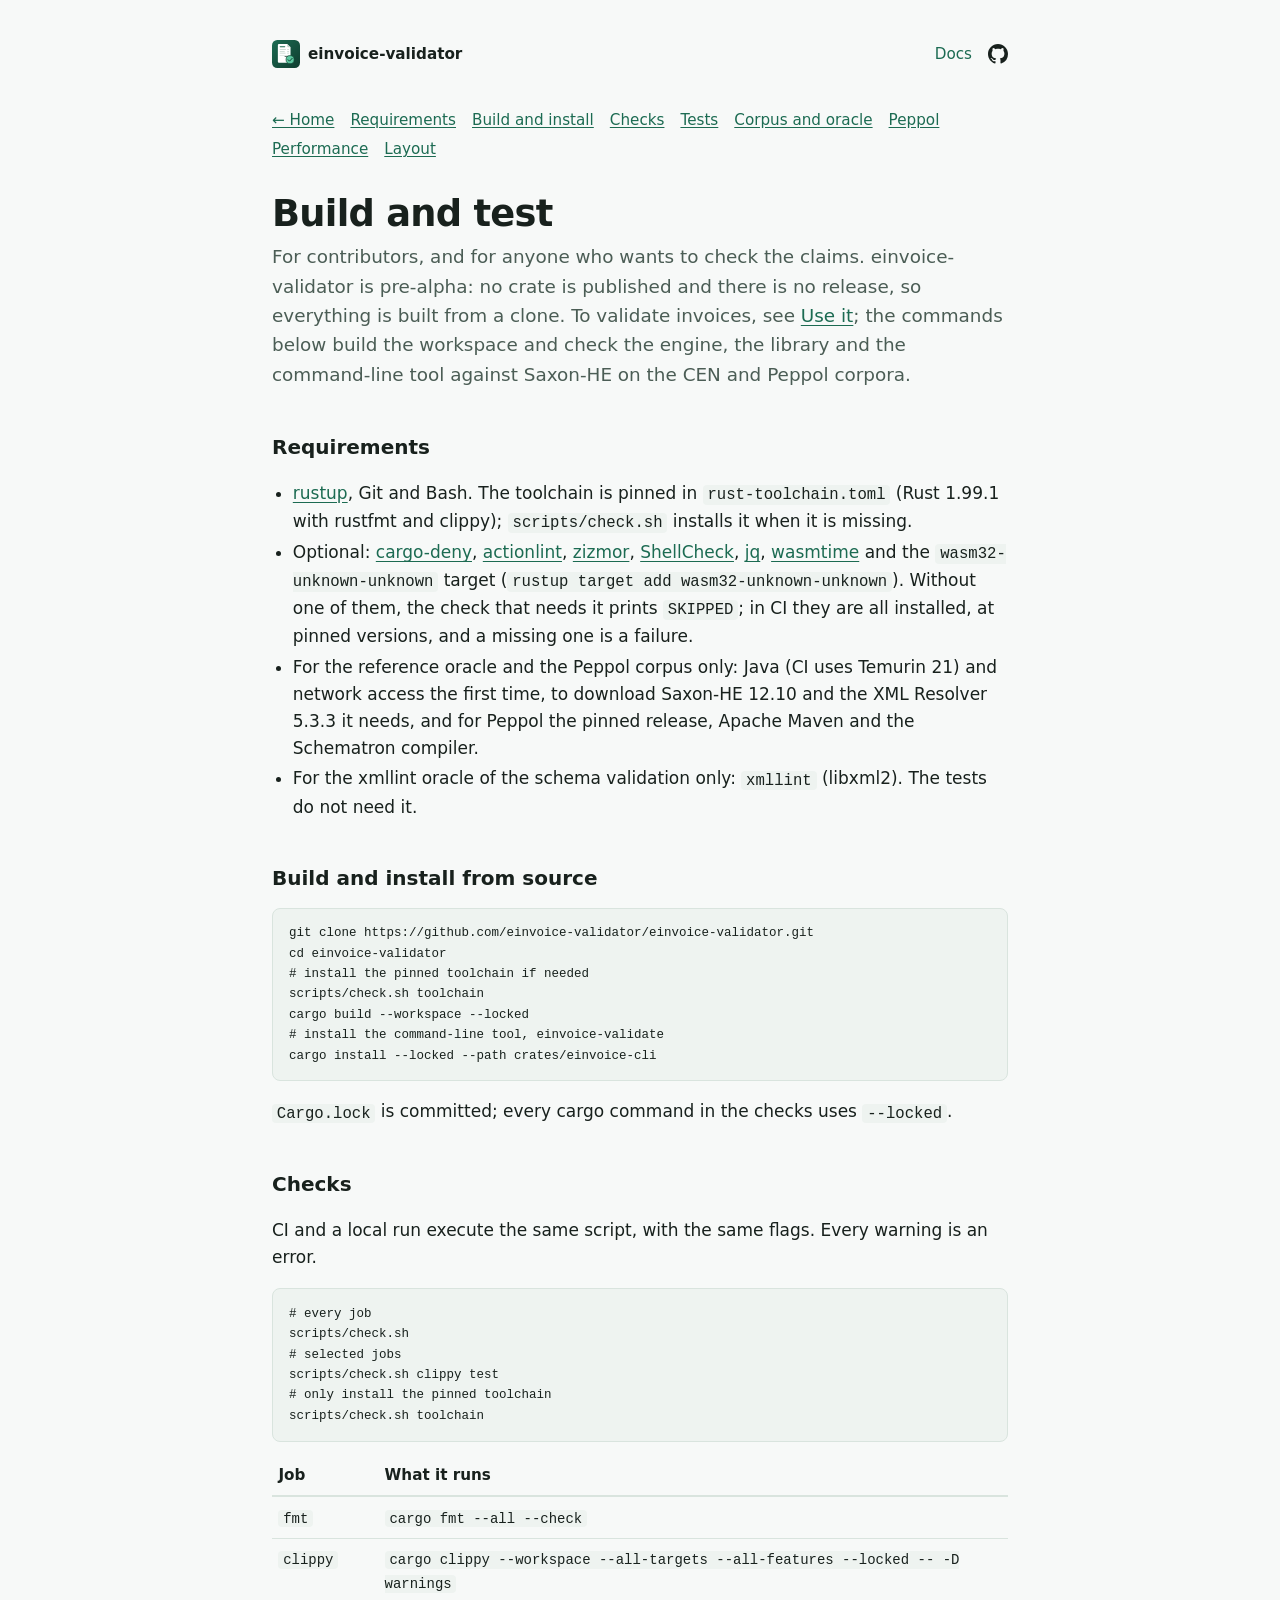
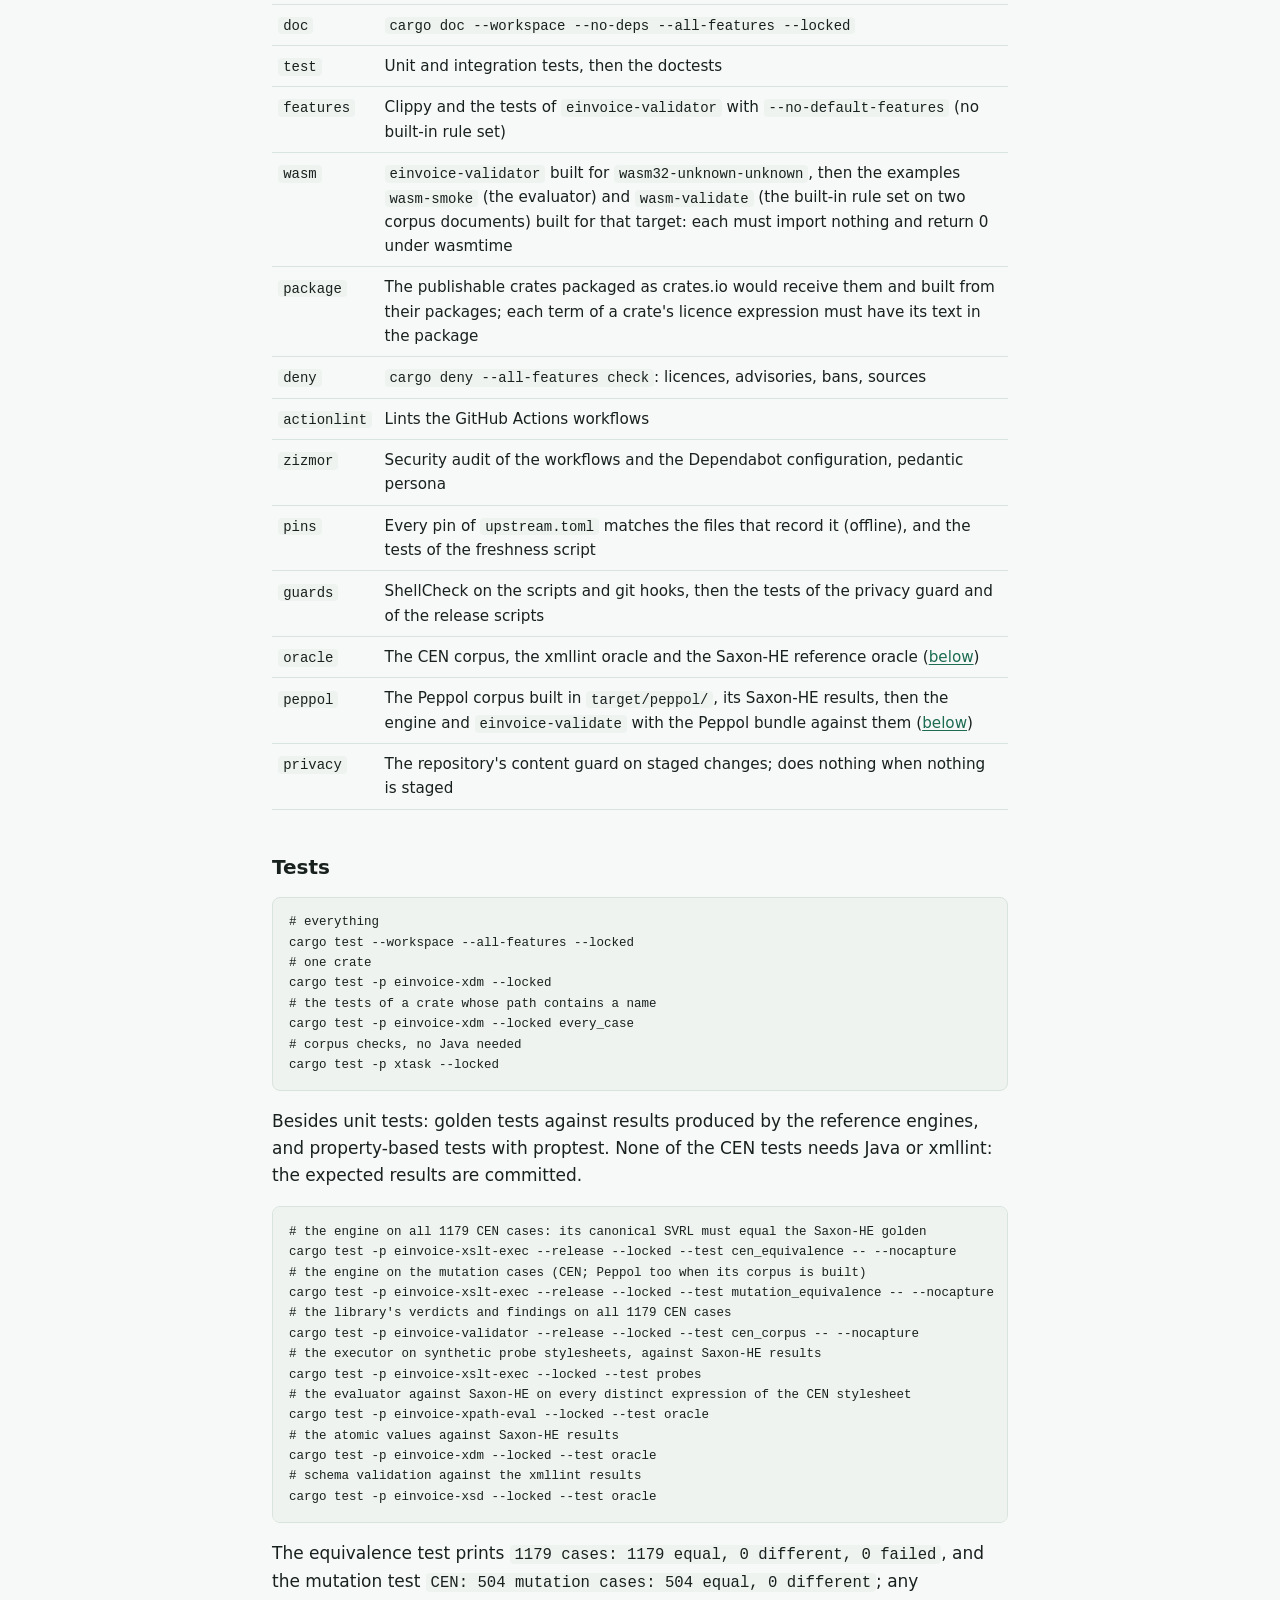
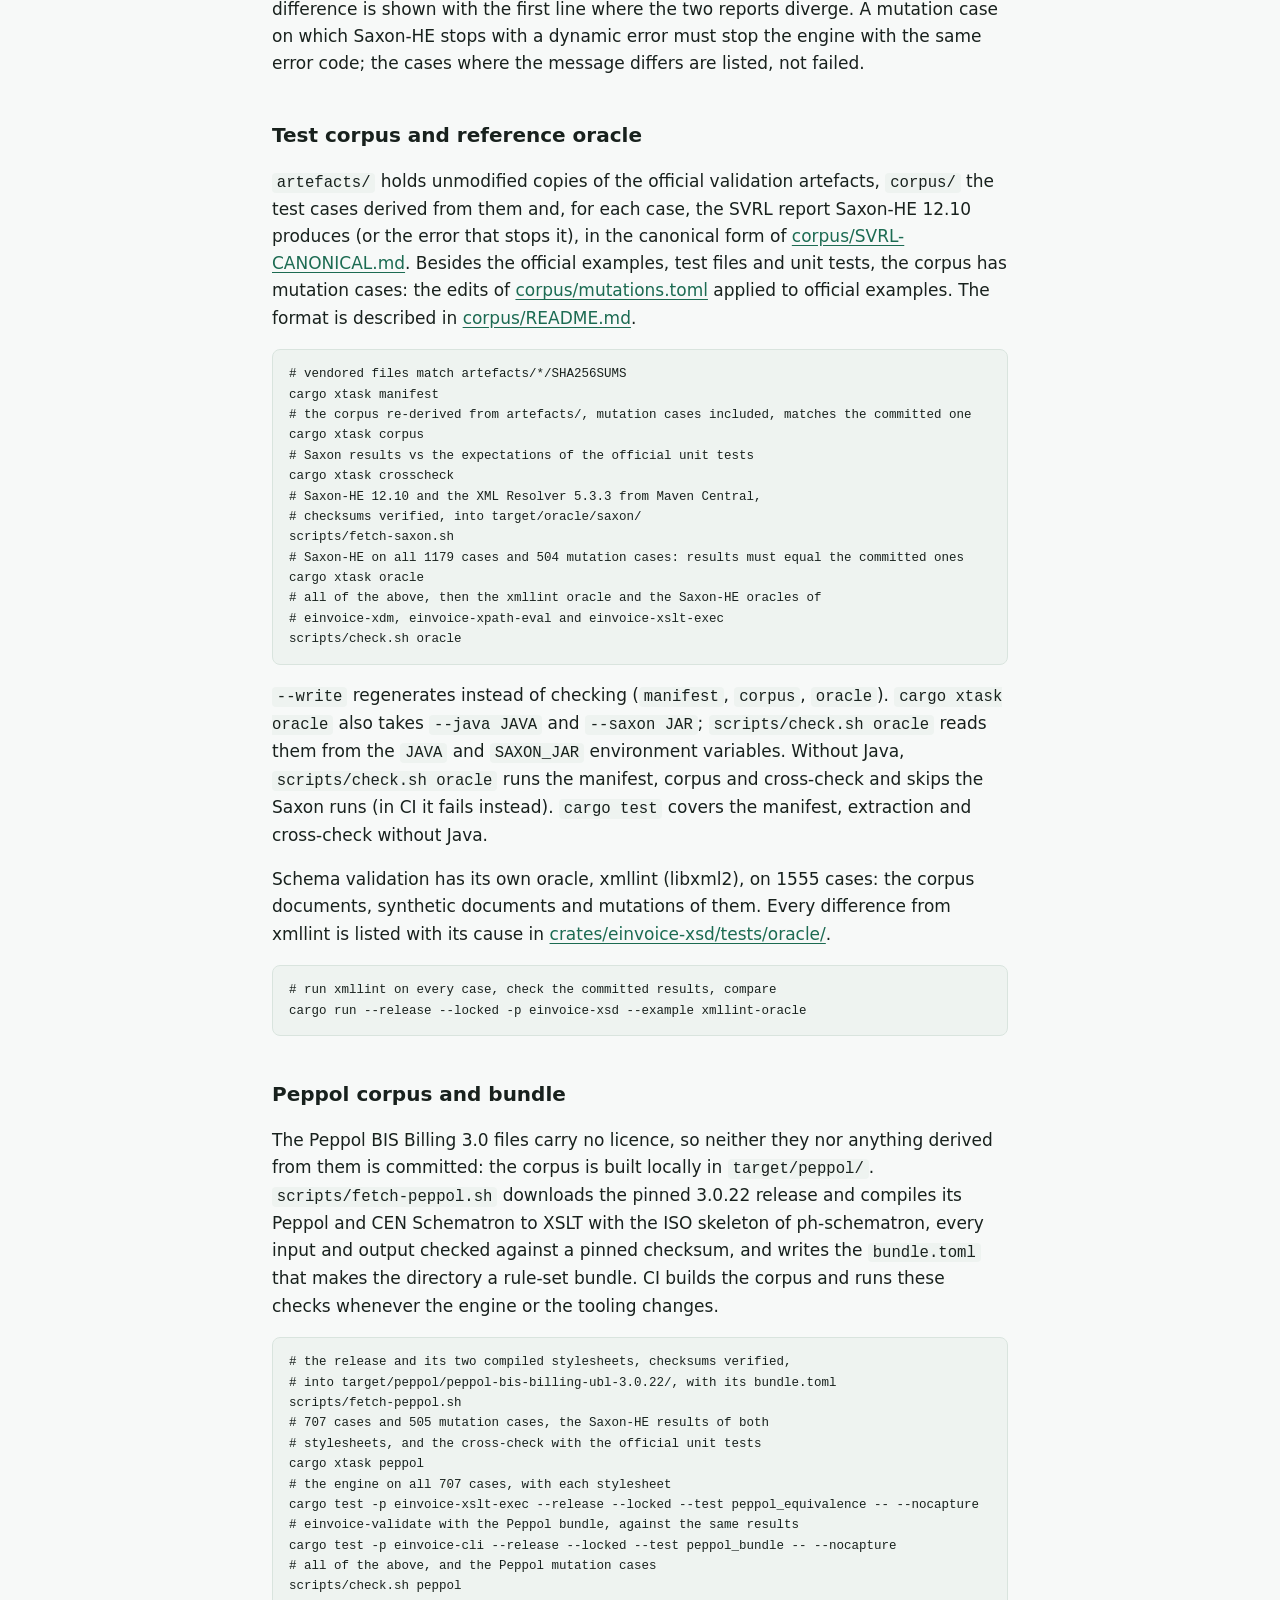
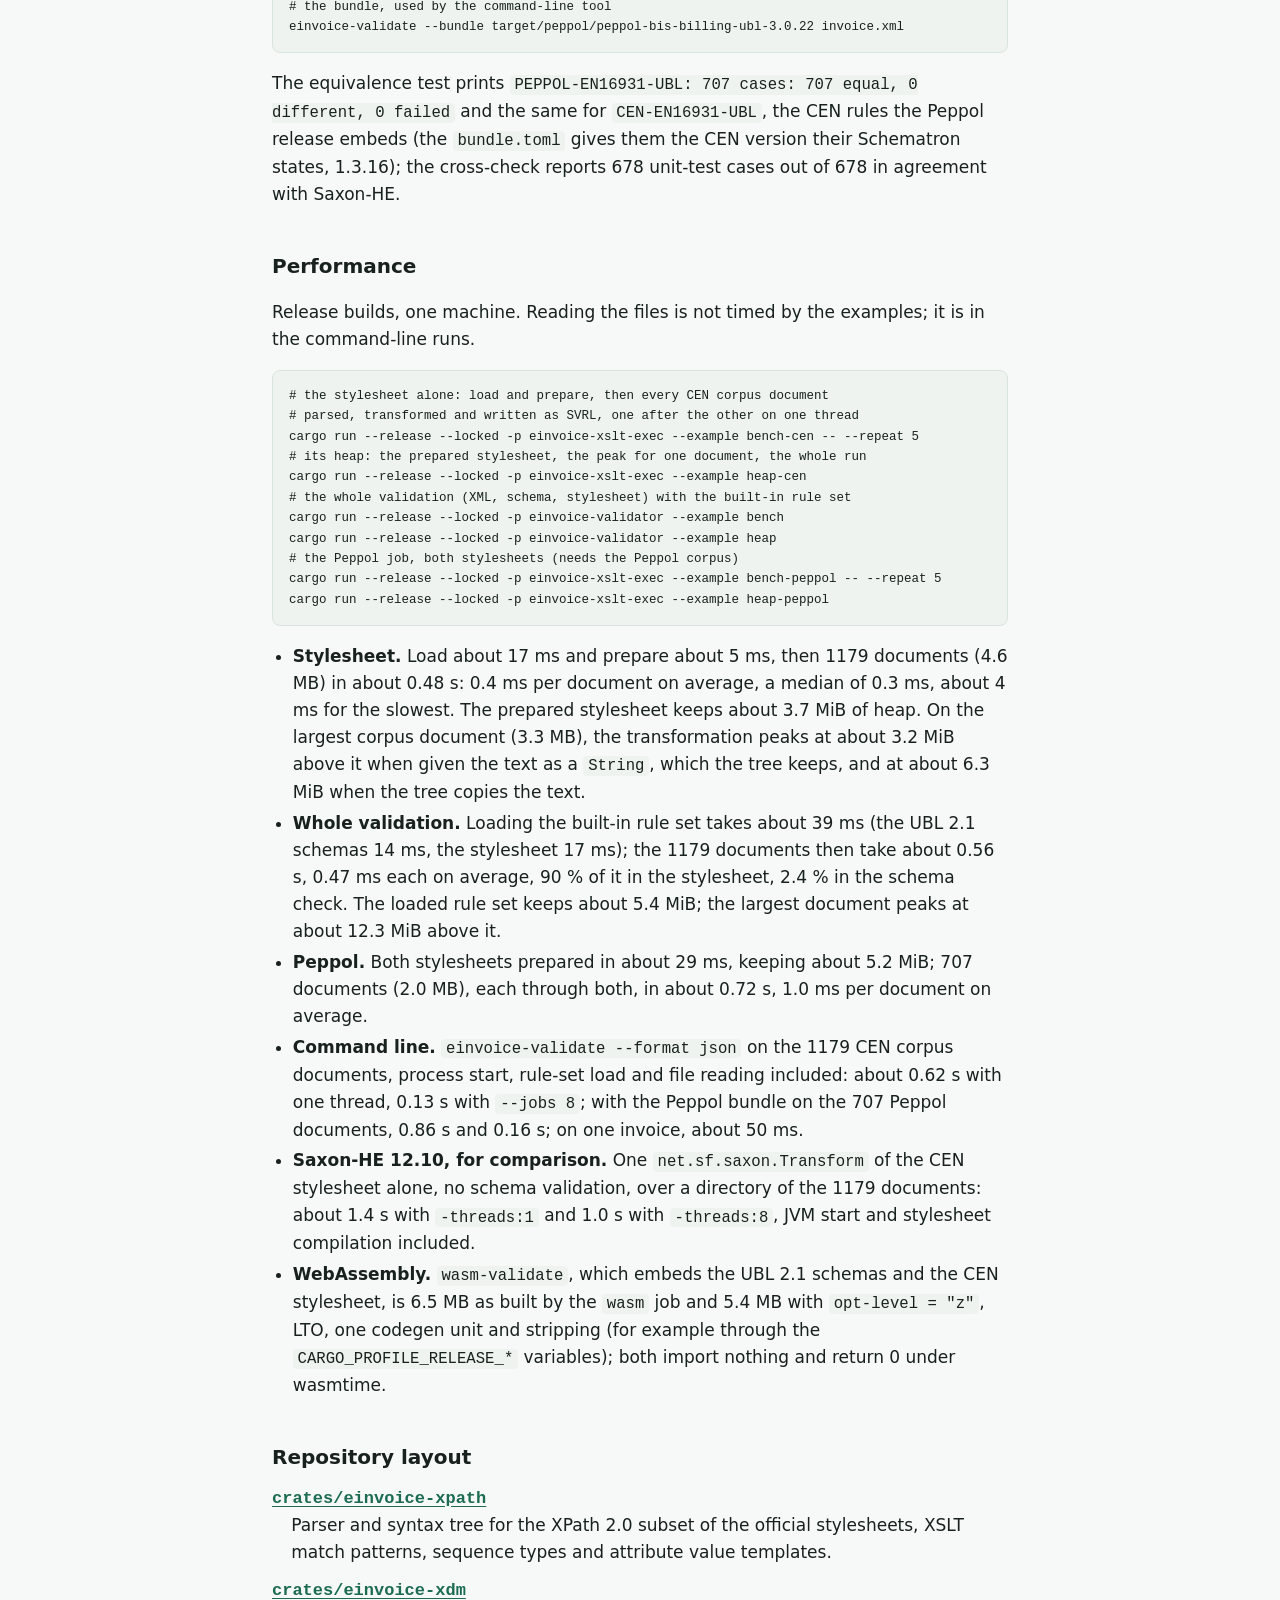
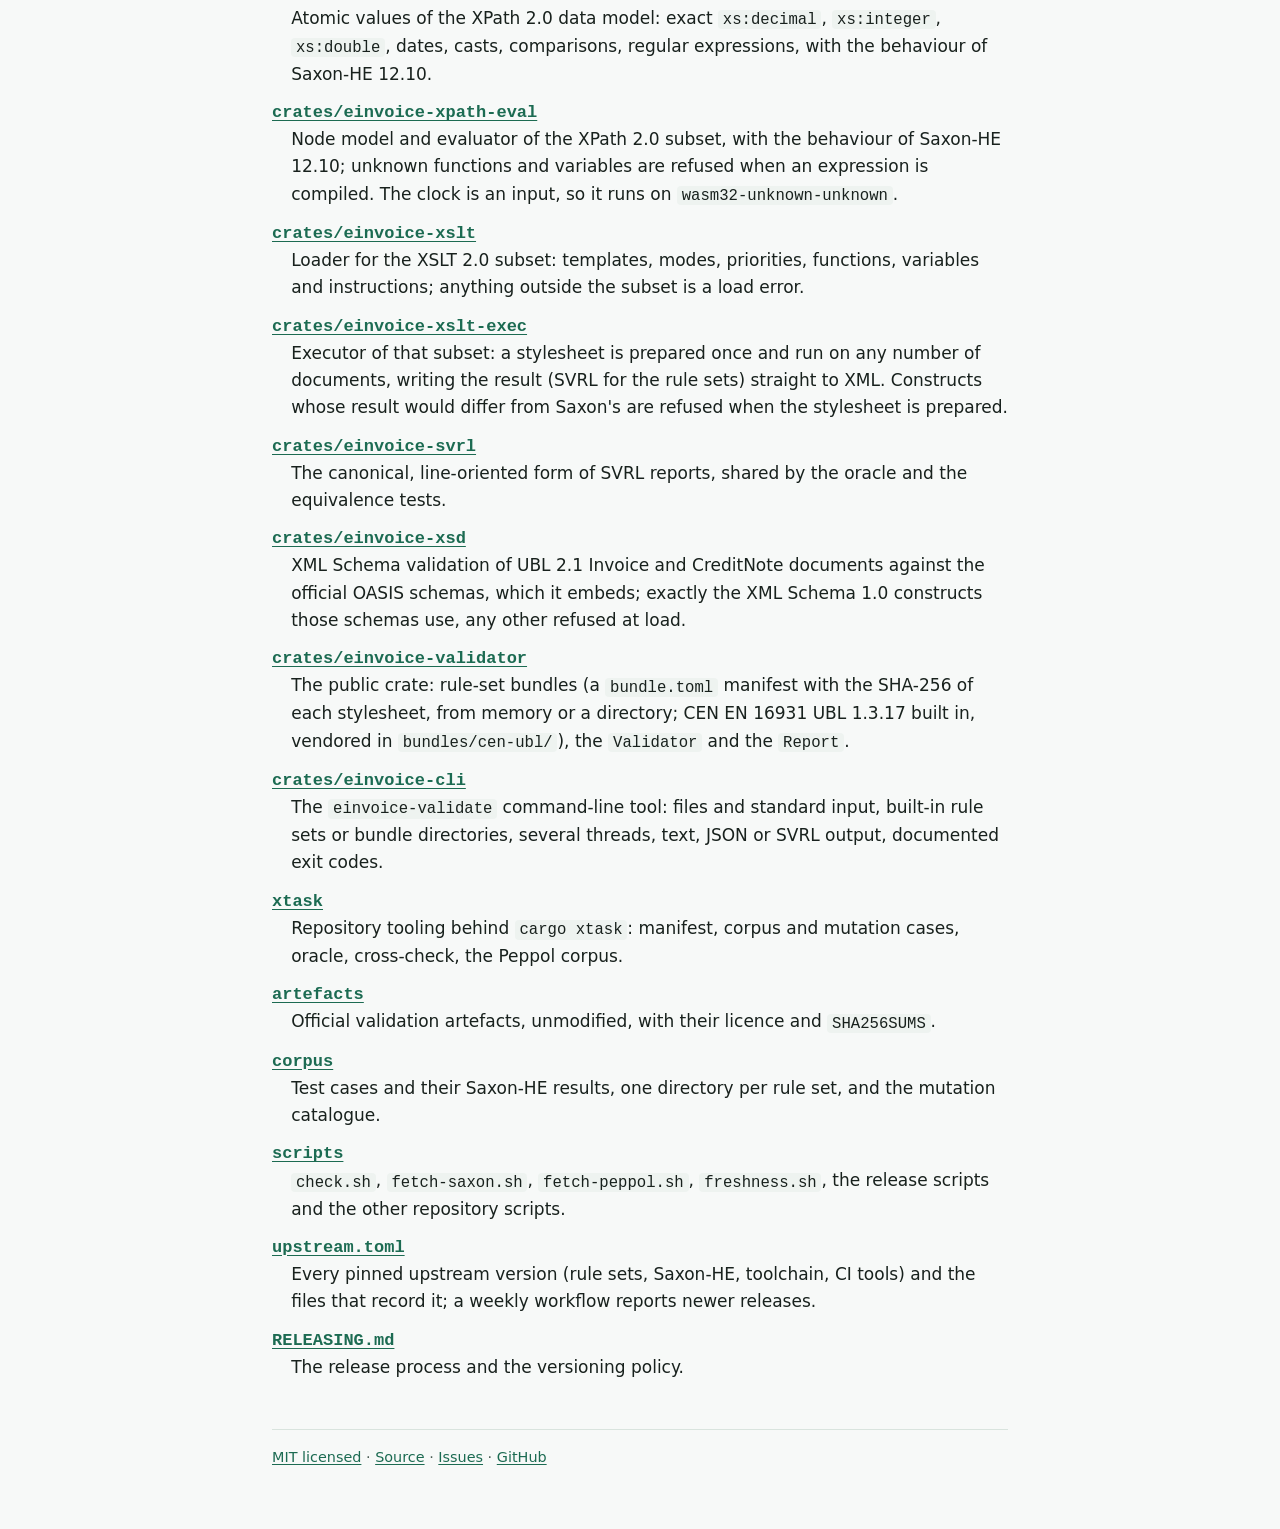
==== commit 3c6e41d5: "XAdES schemas no longer shipped; xmllint comparison on 1555 cases" ====
--- a/docs.html
+++ b/docs.html
@@ -109,7 +109,7 @@
 # einvoice-xdm, einvoice-xpath-eval and einvoice-xslt-exec
 scripts/check.sh oracle</code></pre>
 <p><code>--write</code> regenerates instead of checking (<code>manifest</code>, <code>corpus</code>, <code>oracle</code>). <code>cargo xtask oracle</code> also takes <code>--java JAVA</code> and <code>--saxon JAR</code>; <code>scripts/check.sh oracle</code> reads them from the <code>JAVA</code> and <code>SAXON_JAR</code> environment variables. Without Java, <code>scripts/check.sh oracle</code> runs the manifest, corpus and cross-check and skips the Saxon runs (in CI it fails instead). <code>cargo test</code> covers the manifest, extraction and cross-check without Java.</p>
-<p>Schema validation has its own oracle, xmllint (libxml2), on 1546 cases: the corpus documents, synthetic documents and mutations of them. Every difference from xmllint is listed with its cause in <a href="https://github.com/einvoice-validator/einvoice-validator/blob/main/crates/einvoice-xsd/tests/oracle/README.md">crates/einvoice-xsd/tests/oracle/</a>.</p>
+<p>Schema validation has its own oracle, xmllint (libxml2), on 1555 cases: the corpus documents, synthetic documents and mutations of them. Every difference from xmllint is listed with its cause in <a href="https://github.com/einvoice-validator/einvoice-validator/blob/main/crates/einvoice-xsd/tests/oracle/README.md">crates/einvoice-xsd/tests/oracle/</a>.</p>
 <pre><code># run xmllint on every case, check the committed results, compare
 cargo run --release --locked -p einvoice-xsd --example xmllint-oracle</code></pre>
 
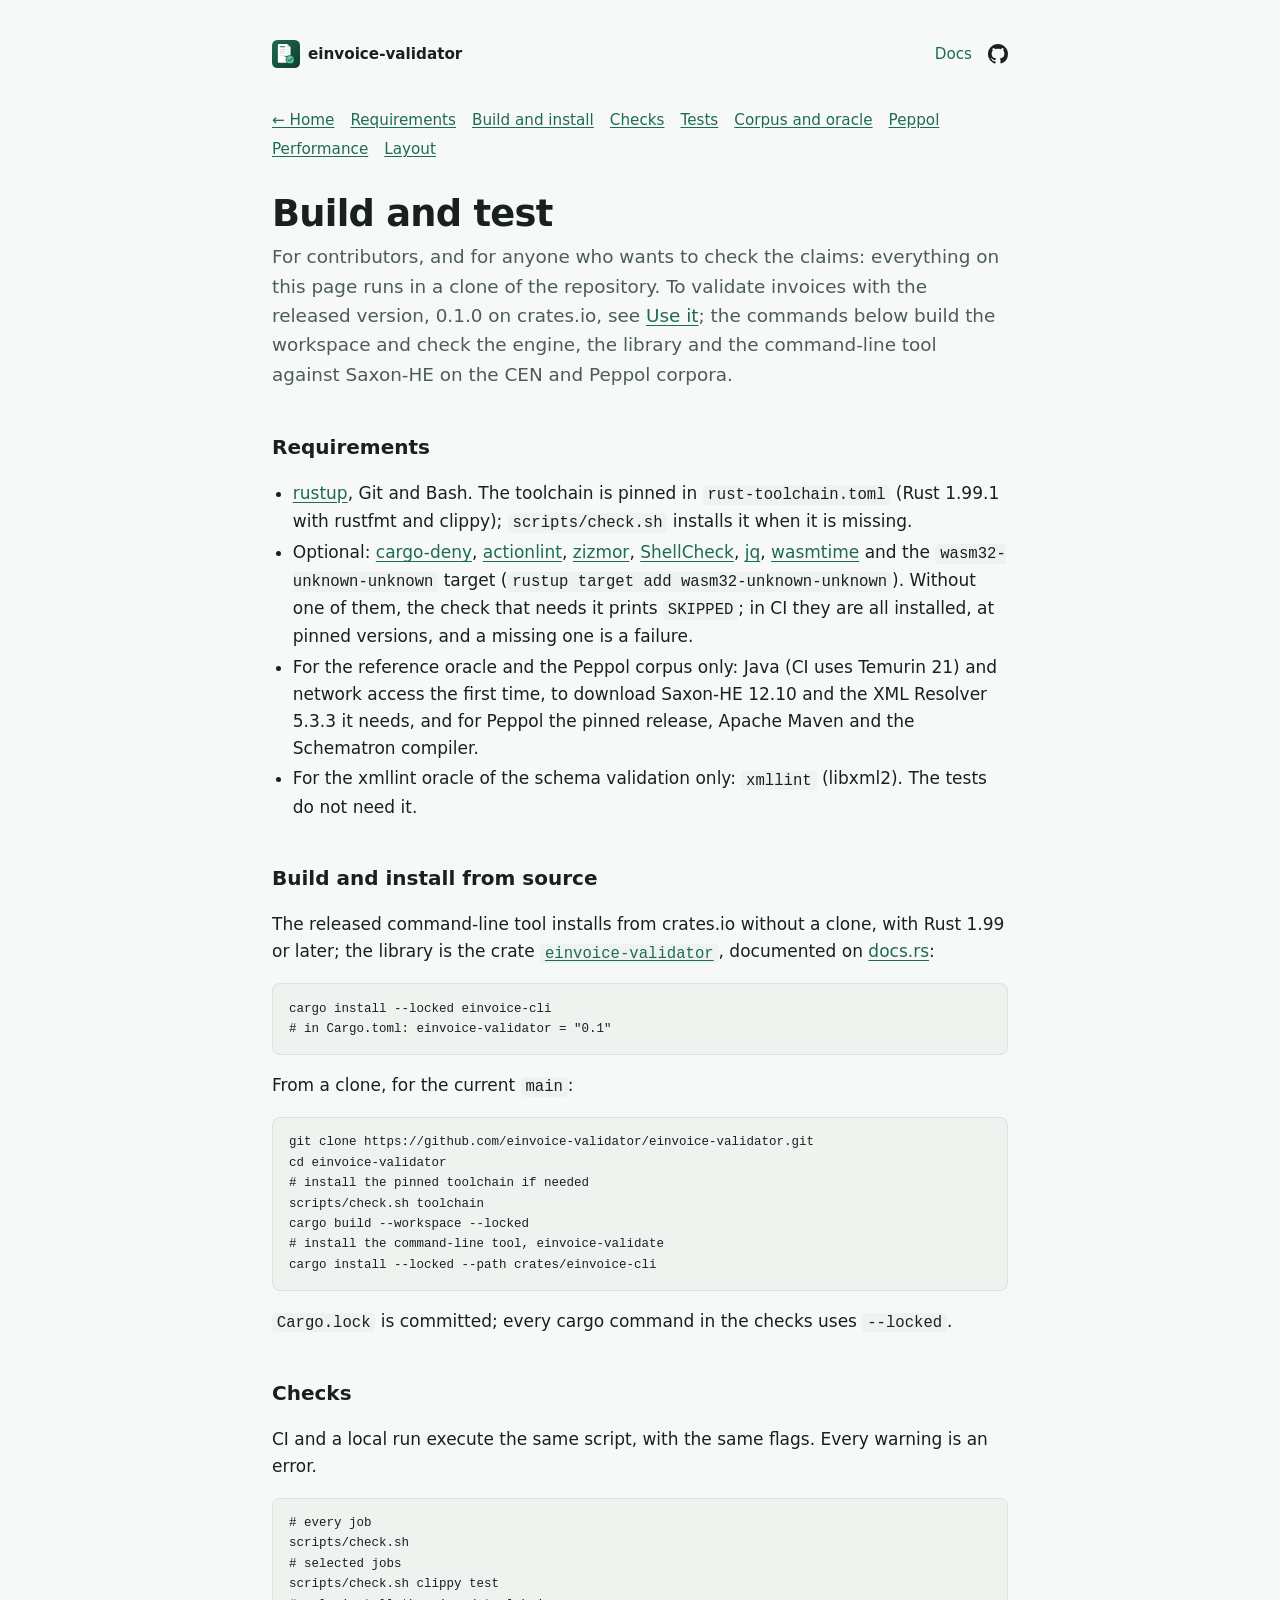
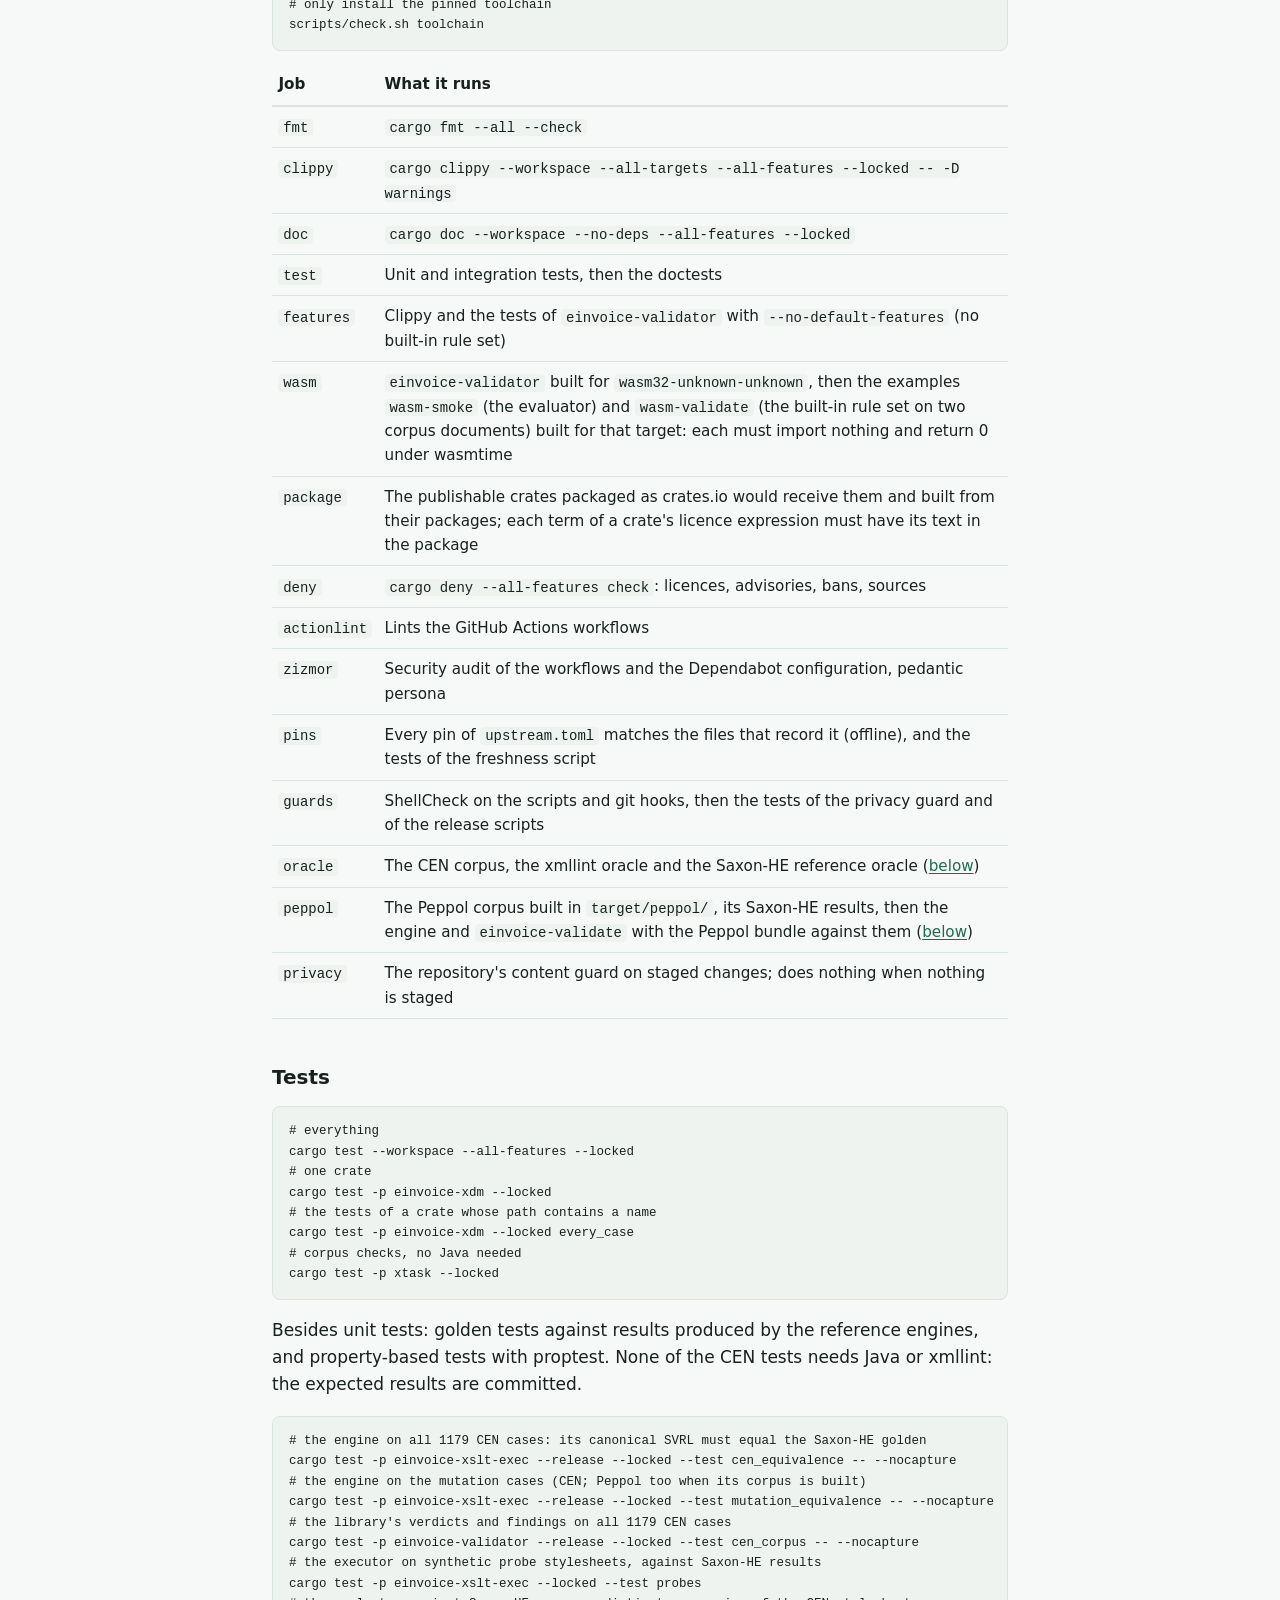
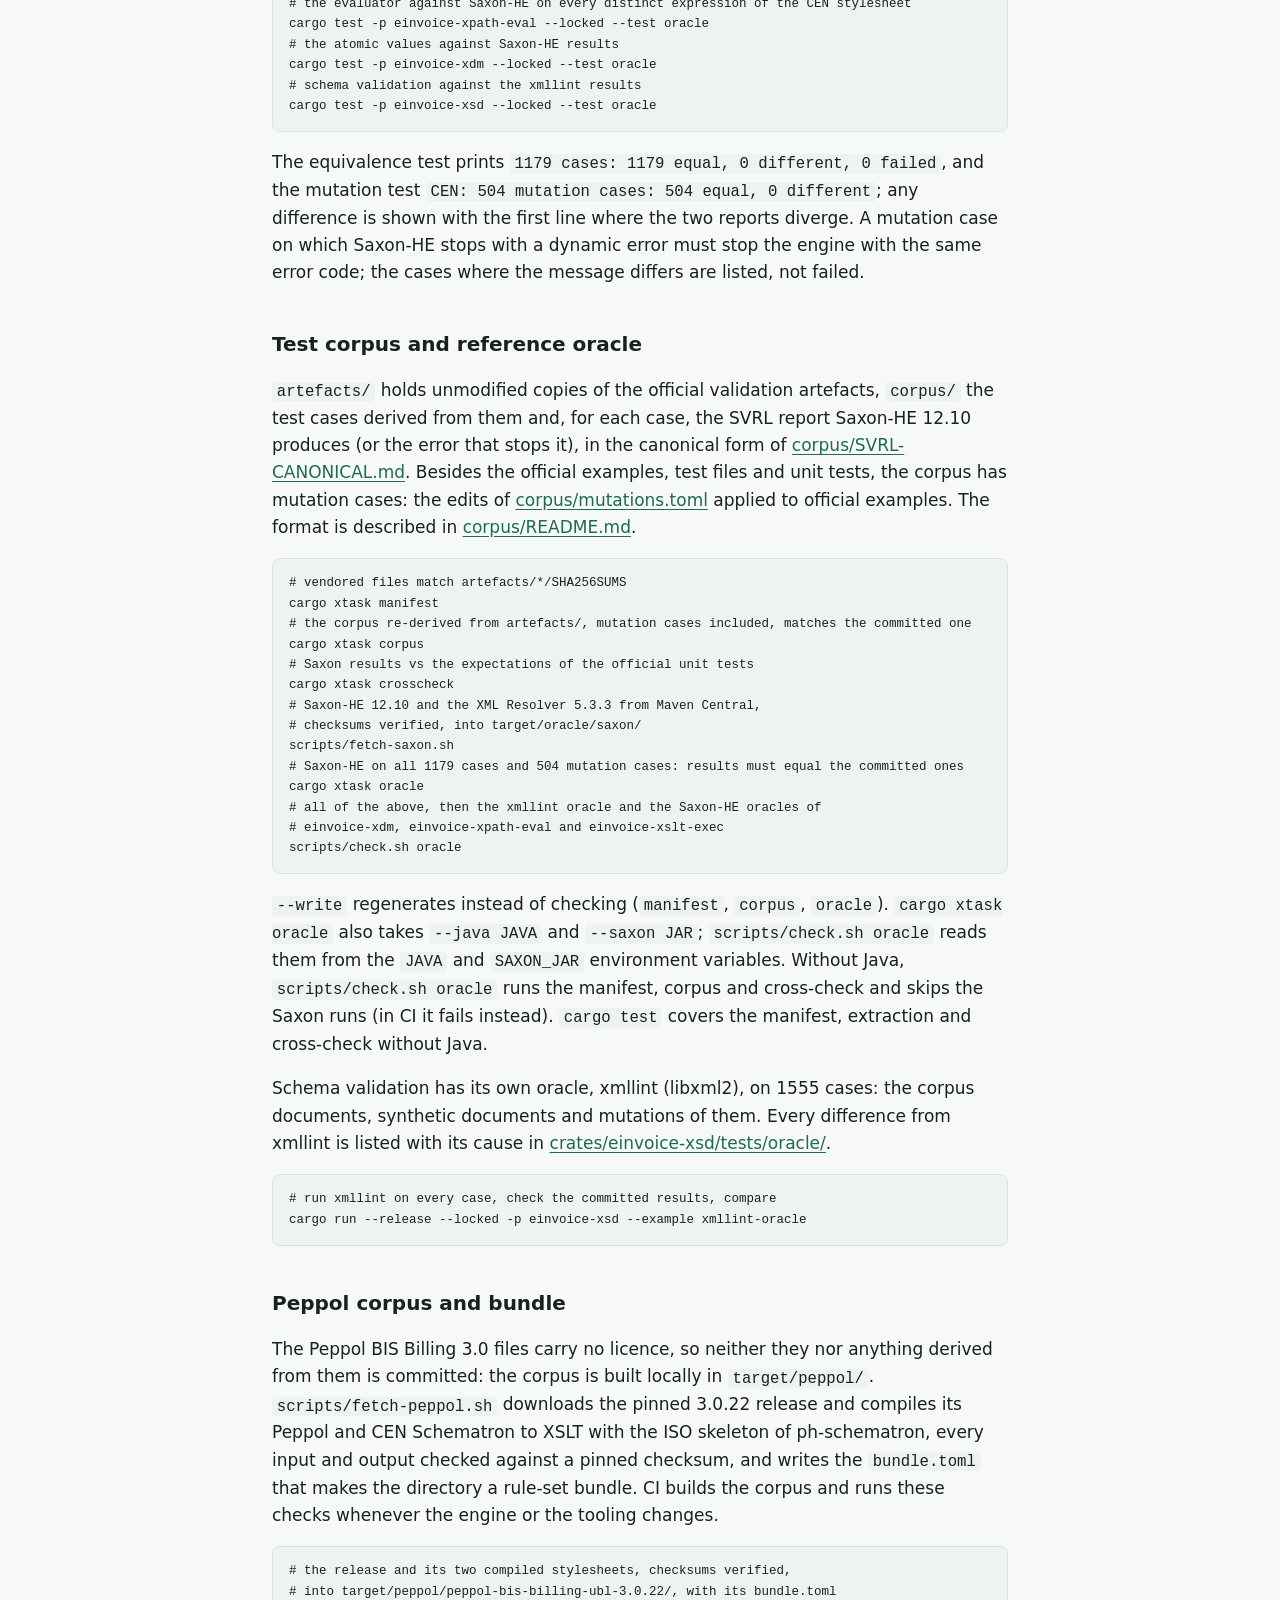
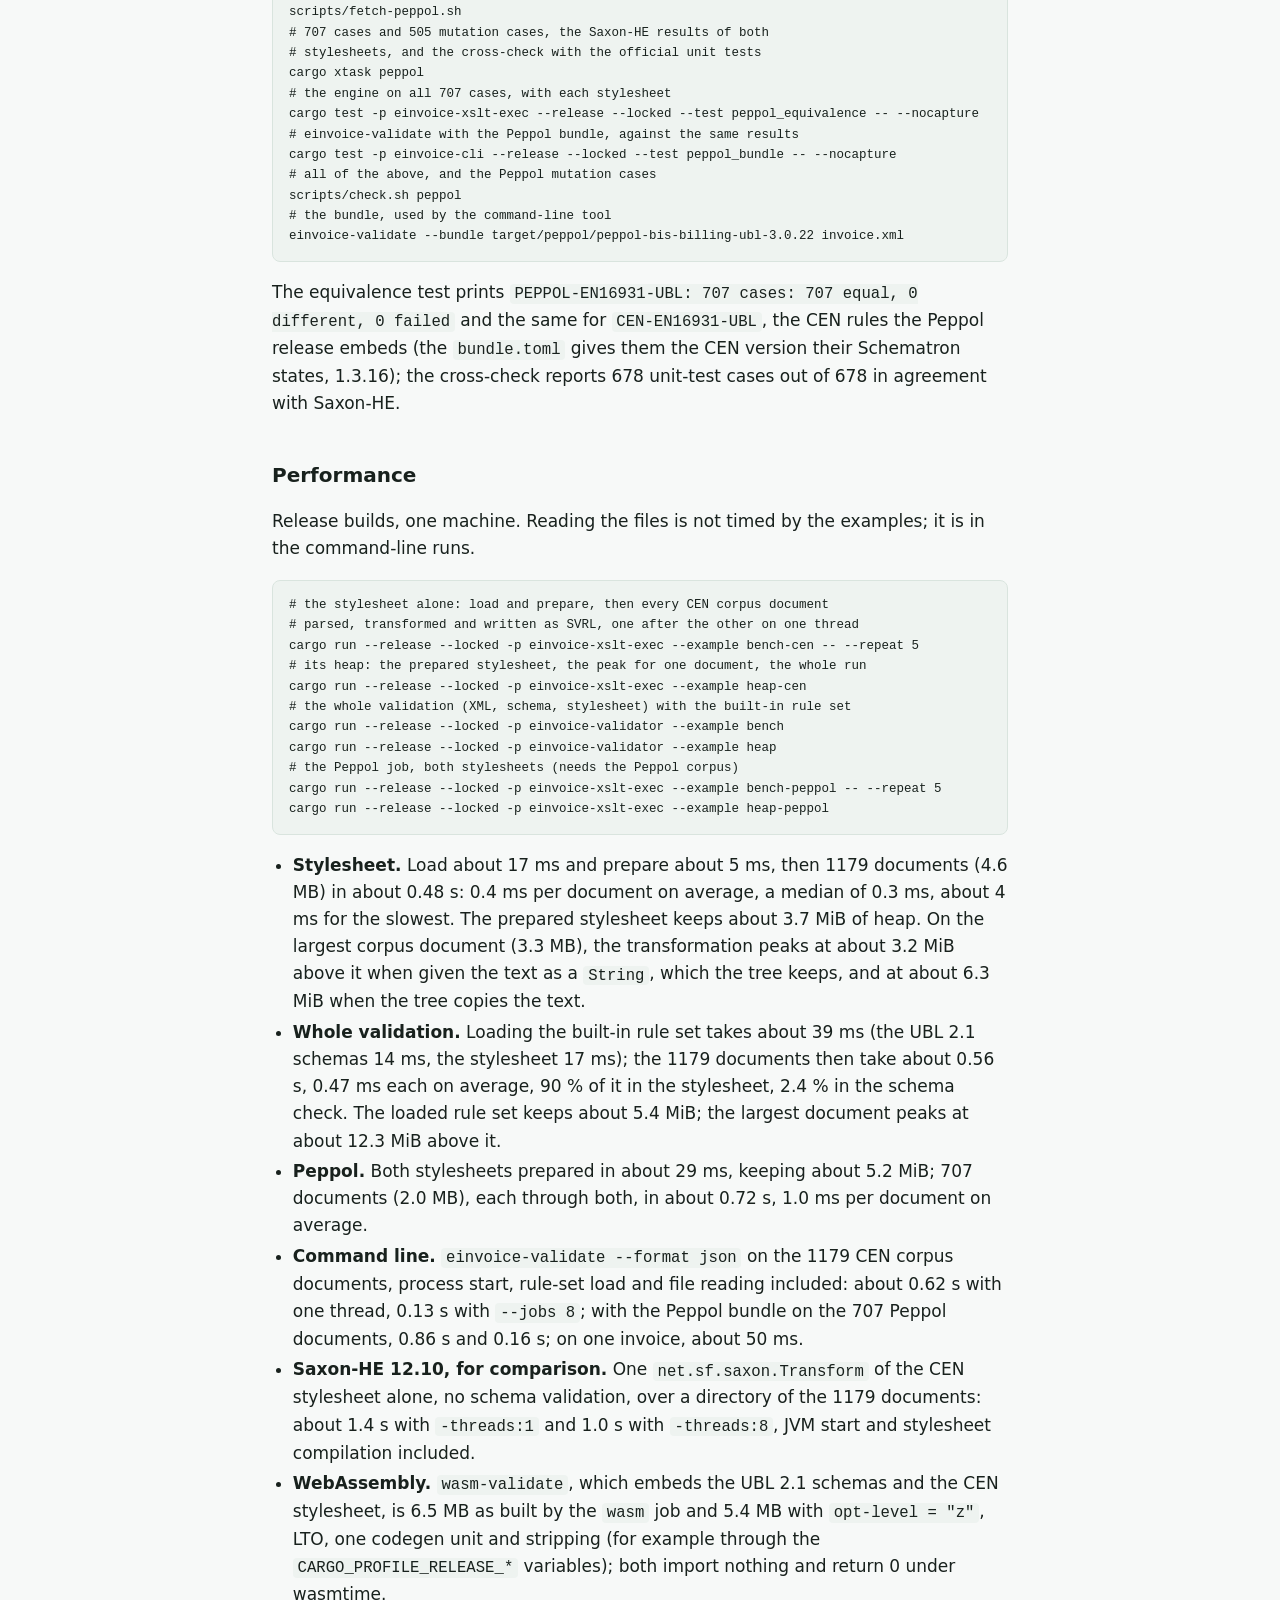
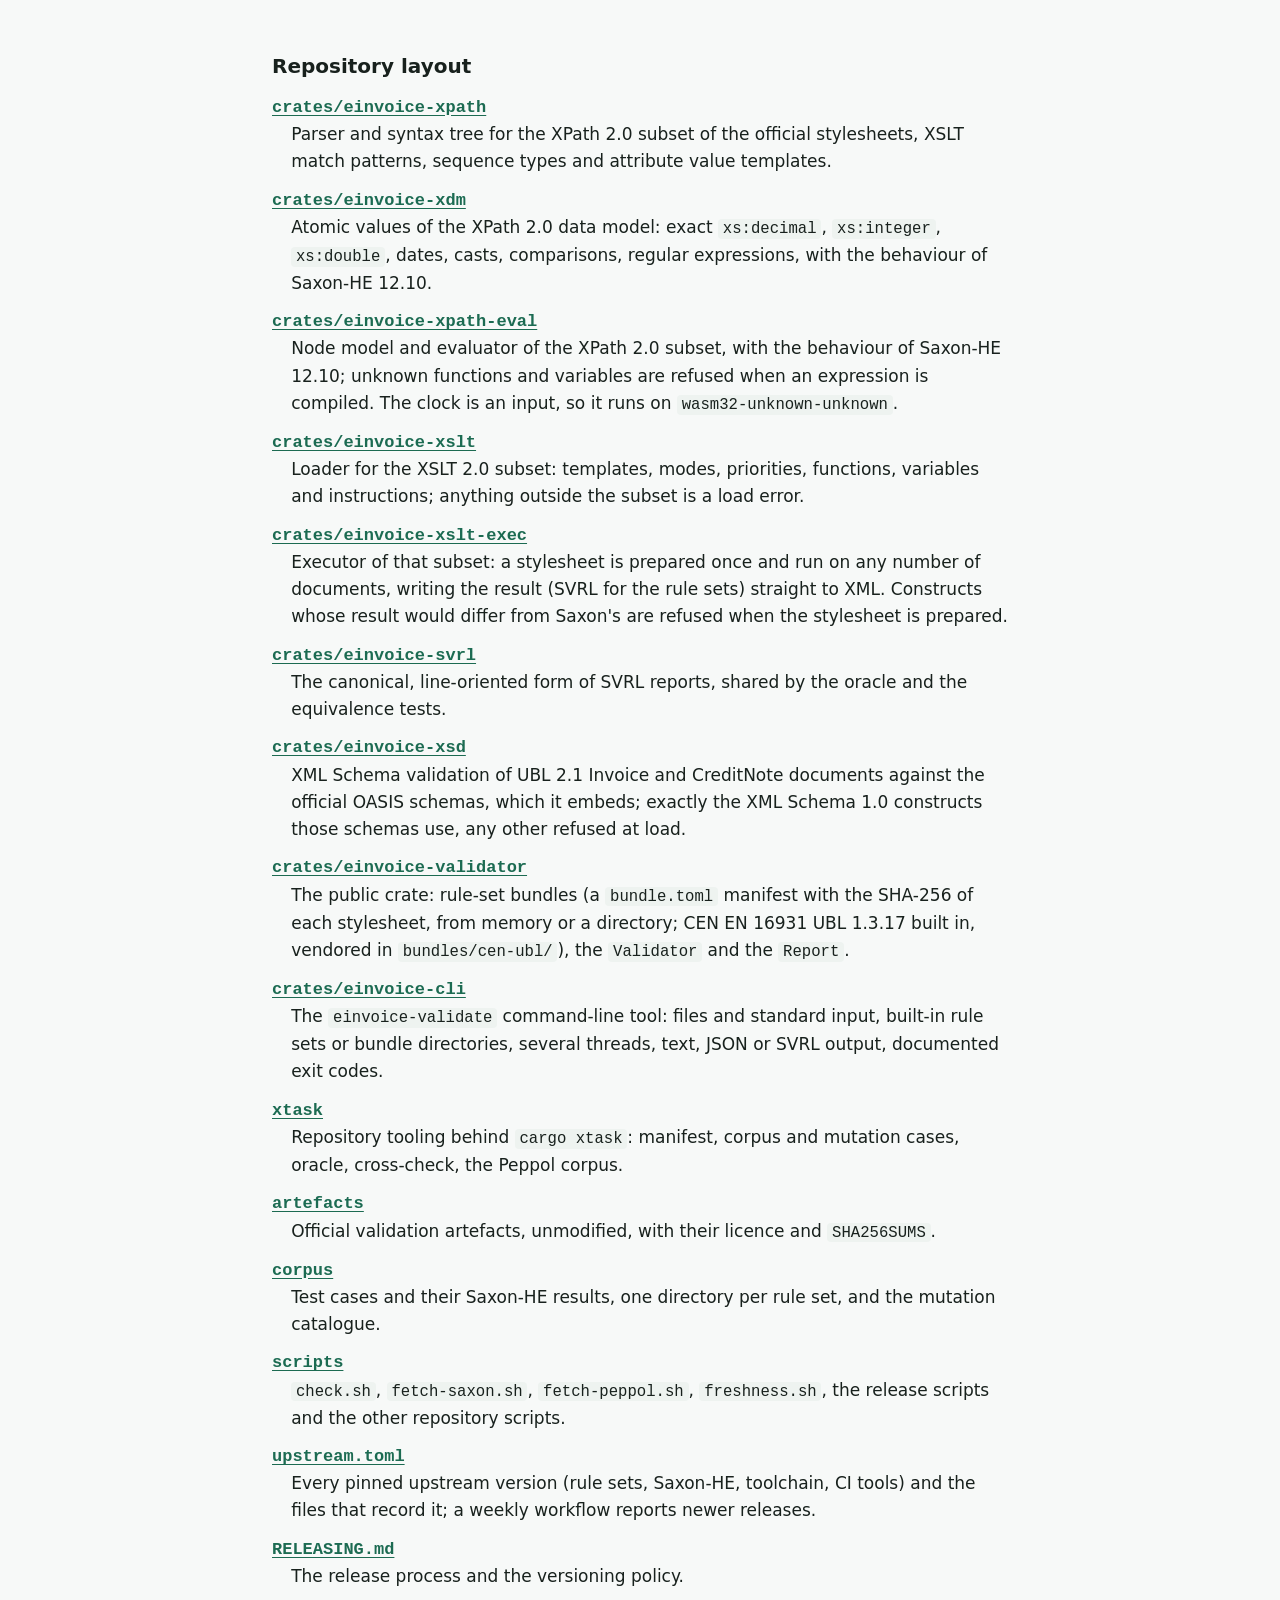
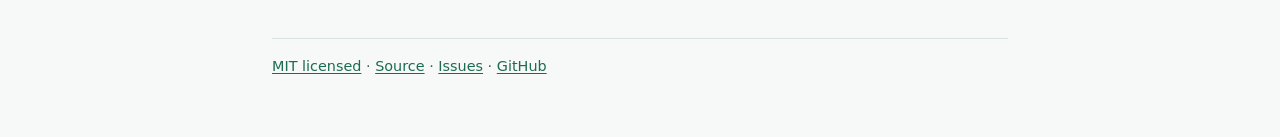
==== commit c42ee1a1: "Status: 0.1.0 released Install the command-line tool with cargo install --locked einvoice-cli and th" ====
--- a/docs.html
+++ b/docs.html
@@ -15,7 +15,7 @@
 <header class="top"><a href="./" class="brand"><img src="favicon.svg" alt="" width="28" height="28">einvoice-validator</a><span><a href="docs.html" aria-current="page">Docs</a> <a href="https://github.com/einvoice-validator" class="gh" aria-label="einvoice-validator on GitHub"><svg viewBox="0 0 16 16" width="20" height="20" aria-hidden="true" fill="currentColor"><path d="M8 0C3.58 0 0 3.58 0 8c0 3.54 2.29 6.53 5.47 7.59.4.07.55-.17.55-.38 0-.19-.01-.82-.01-1.49-2.01.37-2.53-.49-2.69-.94-.09-.23-.48-.94-.82-1.13-.28-.15-.68-.52-.01-.53.63-.01 1.08.58 1.23.82.72 1.21 1.87.87 2.33.66.07-.52.28-.87.51-1.07-1.78-.2-3.64-.89-3.64-3.95 0-.87.31-1.59.82-2.15-.08-.2-.36-1.02.08-2.12 0 0 .67-.21 2.2.82.64-.18 1.32-.27 2-.27.68 0 1.36.09 2 .27 1.53-1.04 2.2-.82 2.2-.82.44 1.1.16 1.92.08 2.12.51.56.82 1.27.82 2.15 0 3.07-1.87 3.75-3.65 3.95.29.25.54.73.54 1.48 0 1.07-.01 1.93-.01 2.2 0 .21.15.46.55.38A8.013 8.013 0 0016 8c0-4.42-3.58-8-8-8z"/></svg></a></span></header>
 <nav class="toc" aria-label="On this page"><a href="./">← Home</a> <a href="#requirements">Requirements</a> <a href="#build">Build and install</a> <a href="#checks">Checks</a> <a href="#tests">Tests</a> <a href="#oracle">Corpus and oracle</a> <a href="#peppol">Peppol</a> <a href="#performance">Performance</a> <a href="#layout">Layout</a></nav>
 <h1>Build and test</h1>
-<p class="lead">For contributors, and for anyone who wants to check the claims. einvoice-validator is pre-alpha: no crate is published and there is no release, so everything is built from a clone. To validate invoices, see <a href="./#use">Use it</a>; the commands below build the workspace and check the engine, the library and the command-line tool against Saxon-HE on the CEN and Peppol corpora.</p>
+<p class="lead">For contributors, and for anyone who wants to check the claims: everything on this page runs in a clone of the repository. To validate invoices with the released version, 0.1.0 on crates.io, see <a href="./#use">Use it</a>; the commands below build the workspace and check the engine, the library and the command-line tool against Saxon-HE on the CEN and Peppol corpora.</p>
 
 <h2 id="requirements">Requirements</h2>
 <ul>
@@ -26,6 +26,10 @@
 </ul>
 
 <h2 id="build">Build and install from source</h2>
+<p>The released command-line tool installs from crates.io without a clone, with Rust 1.99 or later; the library is the crate <a href="https://crates.io/crates/einvoice-validator"><code>einvoice-validator</code></a>, documented on <a href="https://docs.rs/einvoice-validator">docs.rs</a>:</p>
+<pre><code>cargo install --locked einvoice-cli
+# in Cargo.toml: einvoice-validator = "0.1"</code></pre>
+<p>From a clone, for the current <code>main</code>:</p>
 <pre><code>git clone https://github.com/einvoice-validator/einvoice-validator.git
 cd einvoice-validator
 # install the pinned toolchain if needed
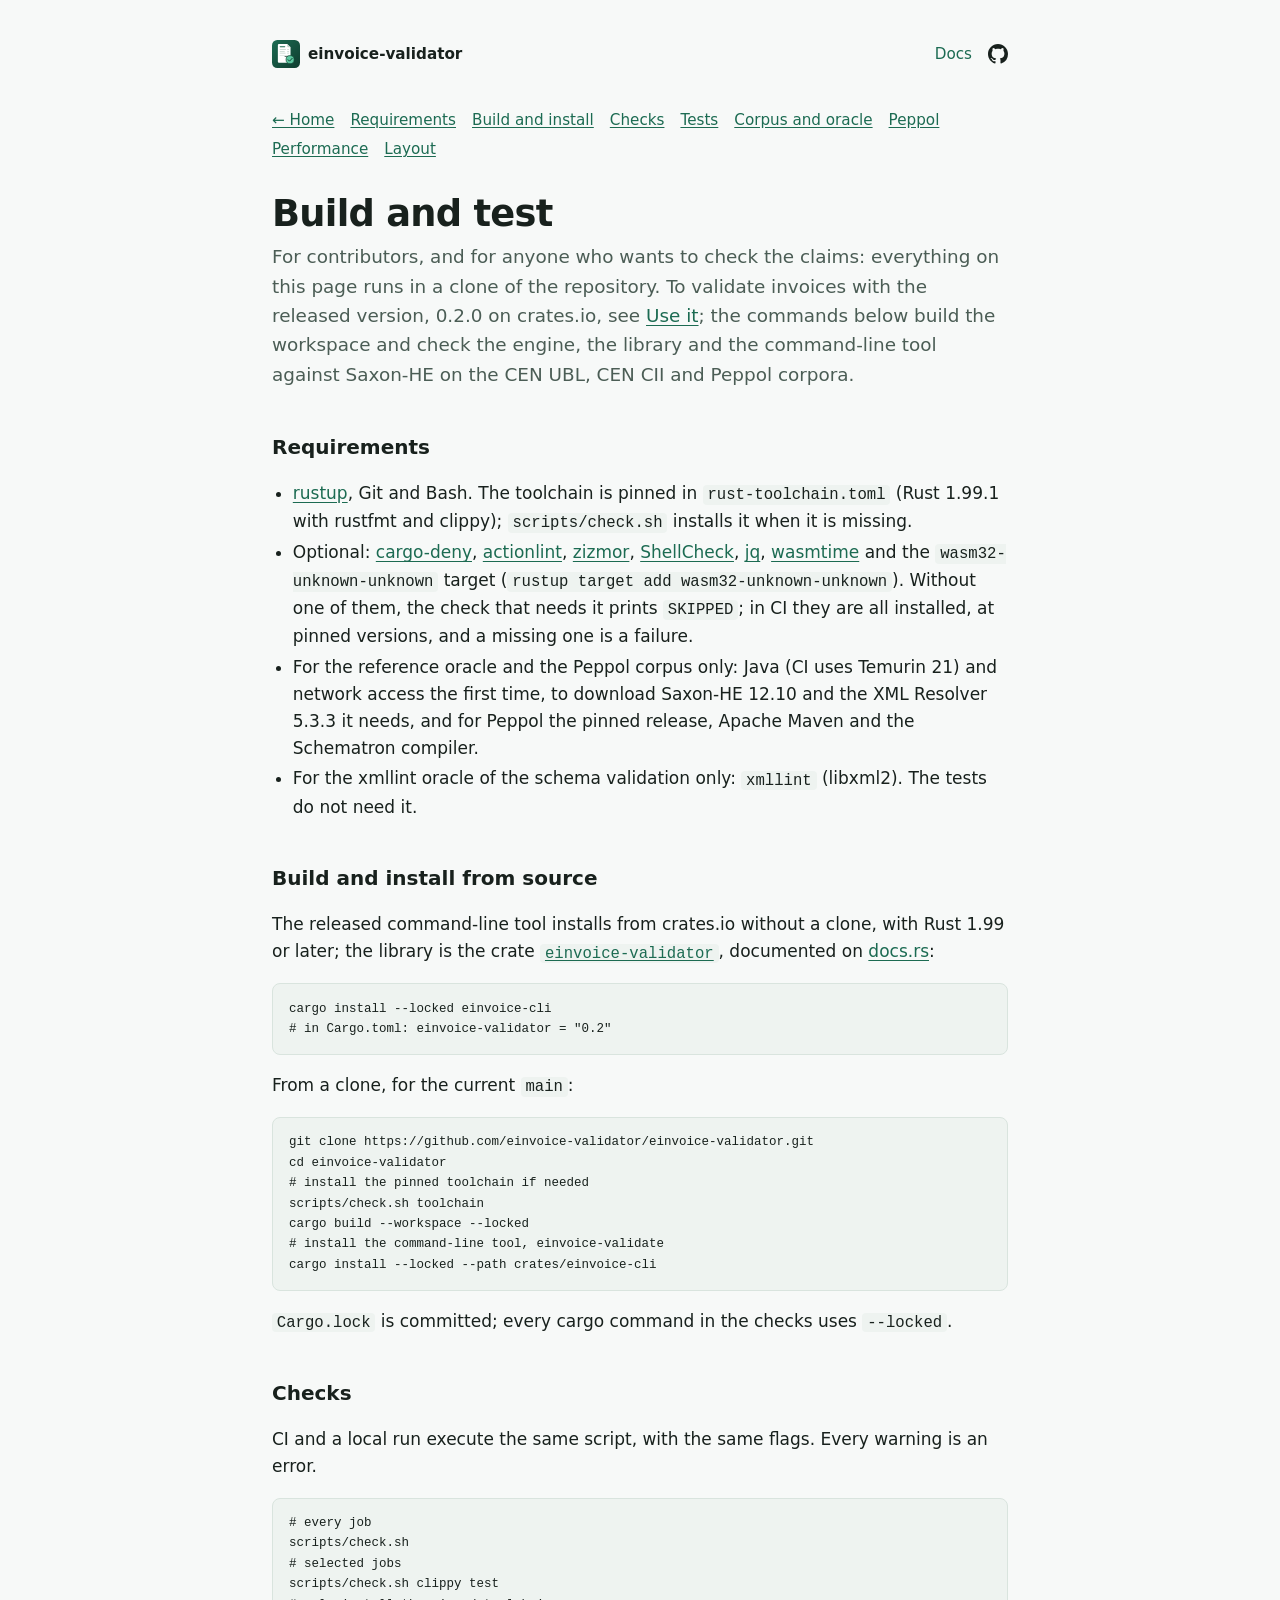
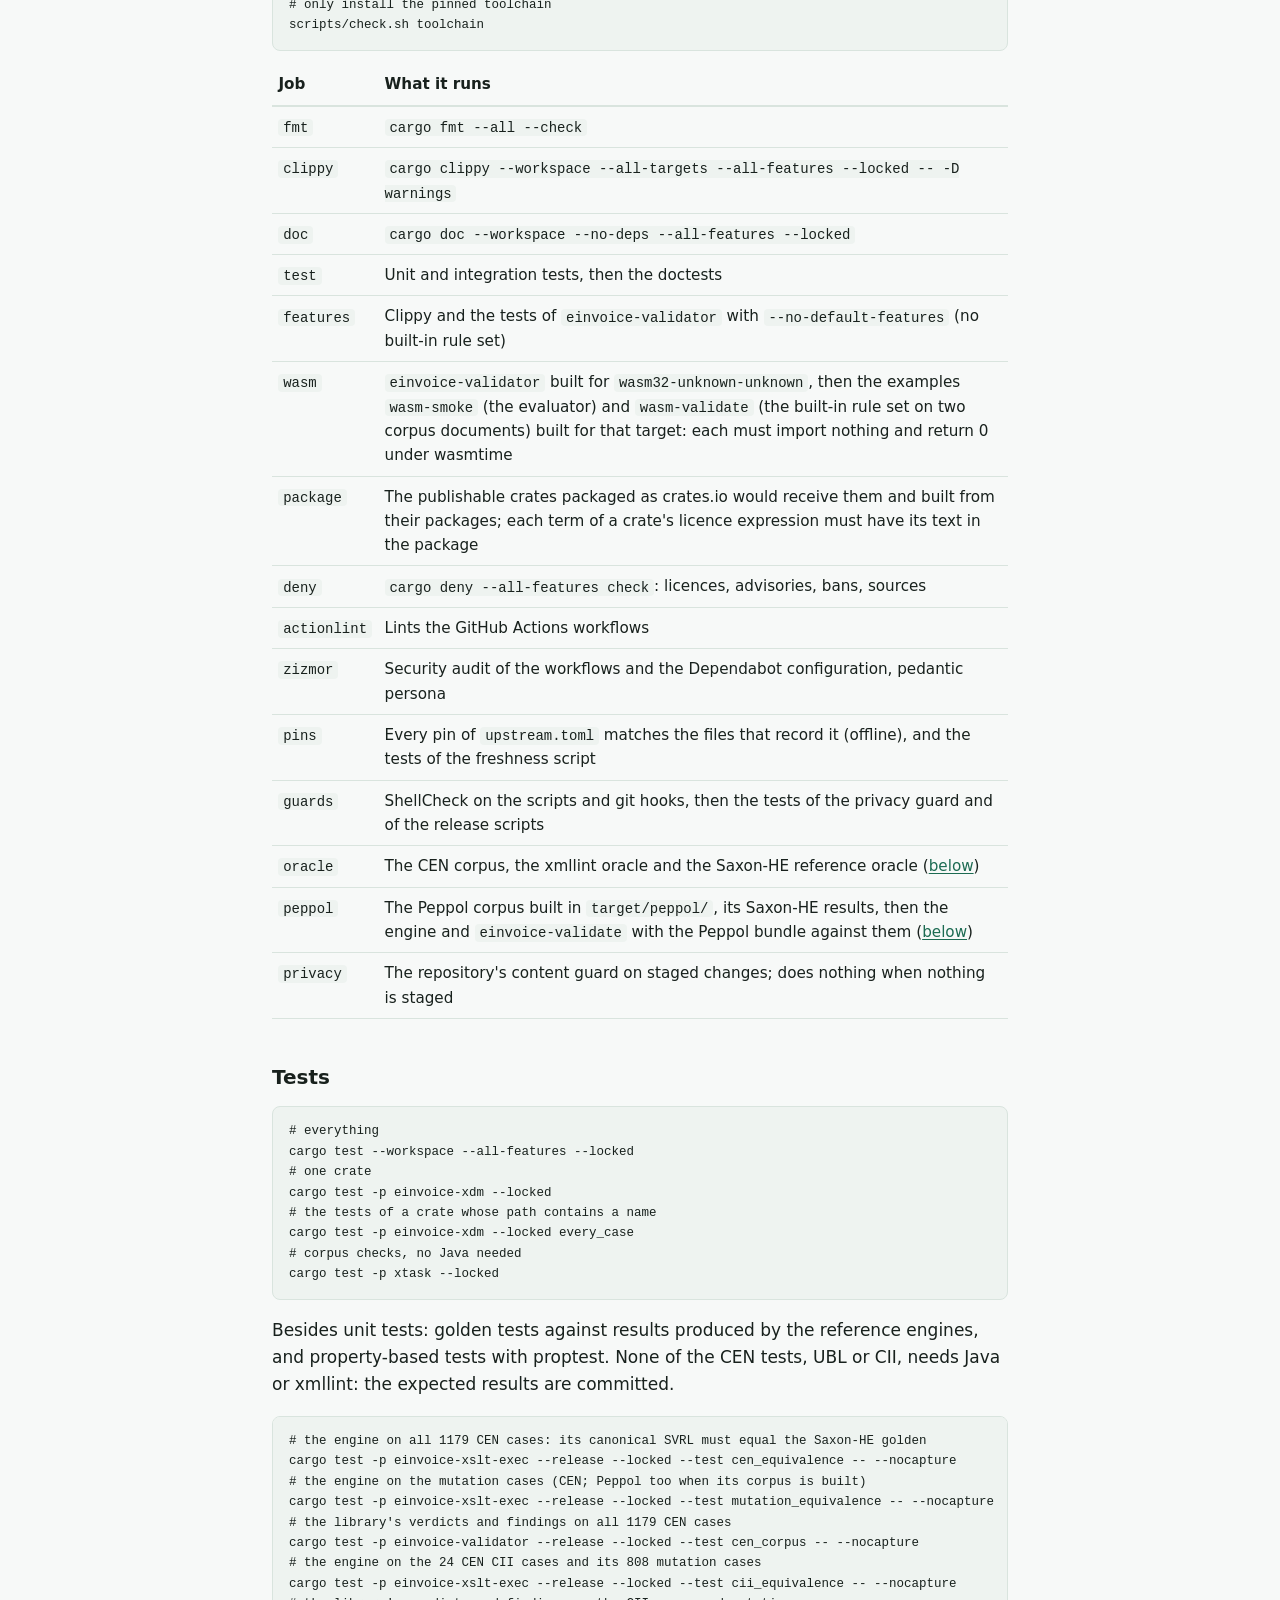
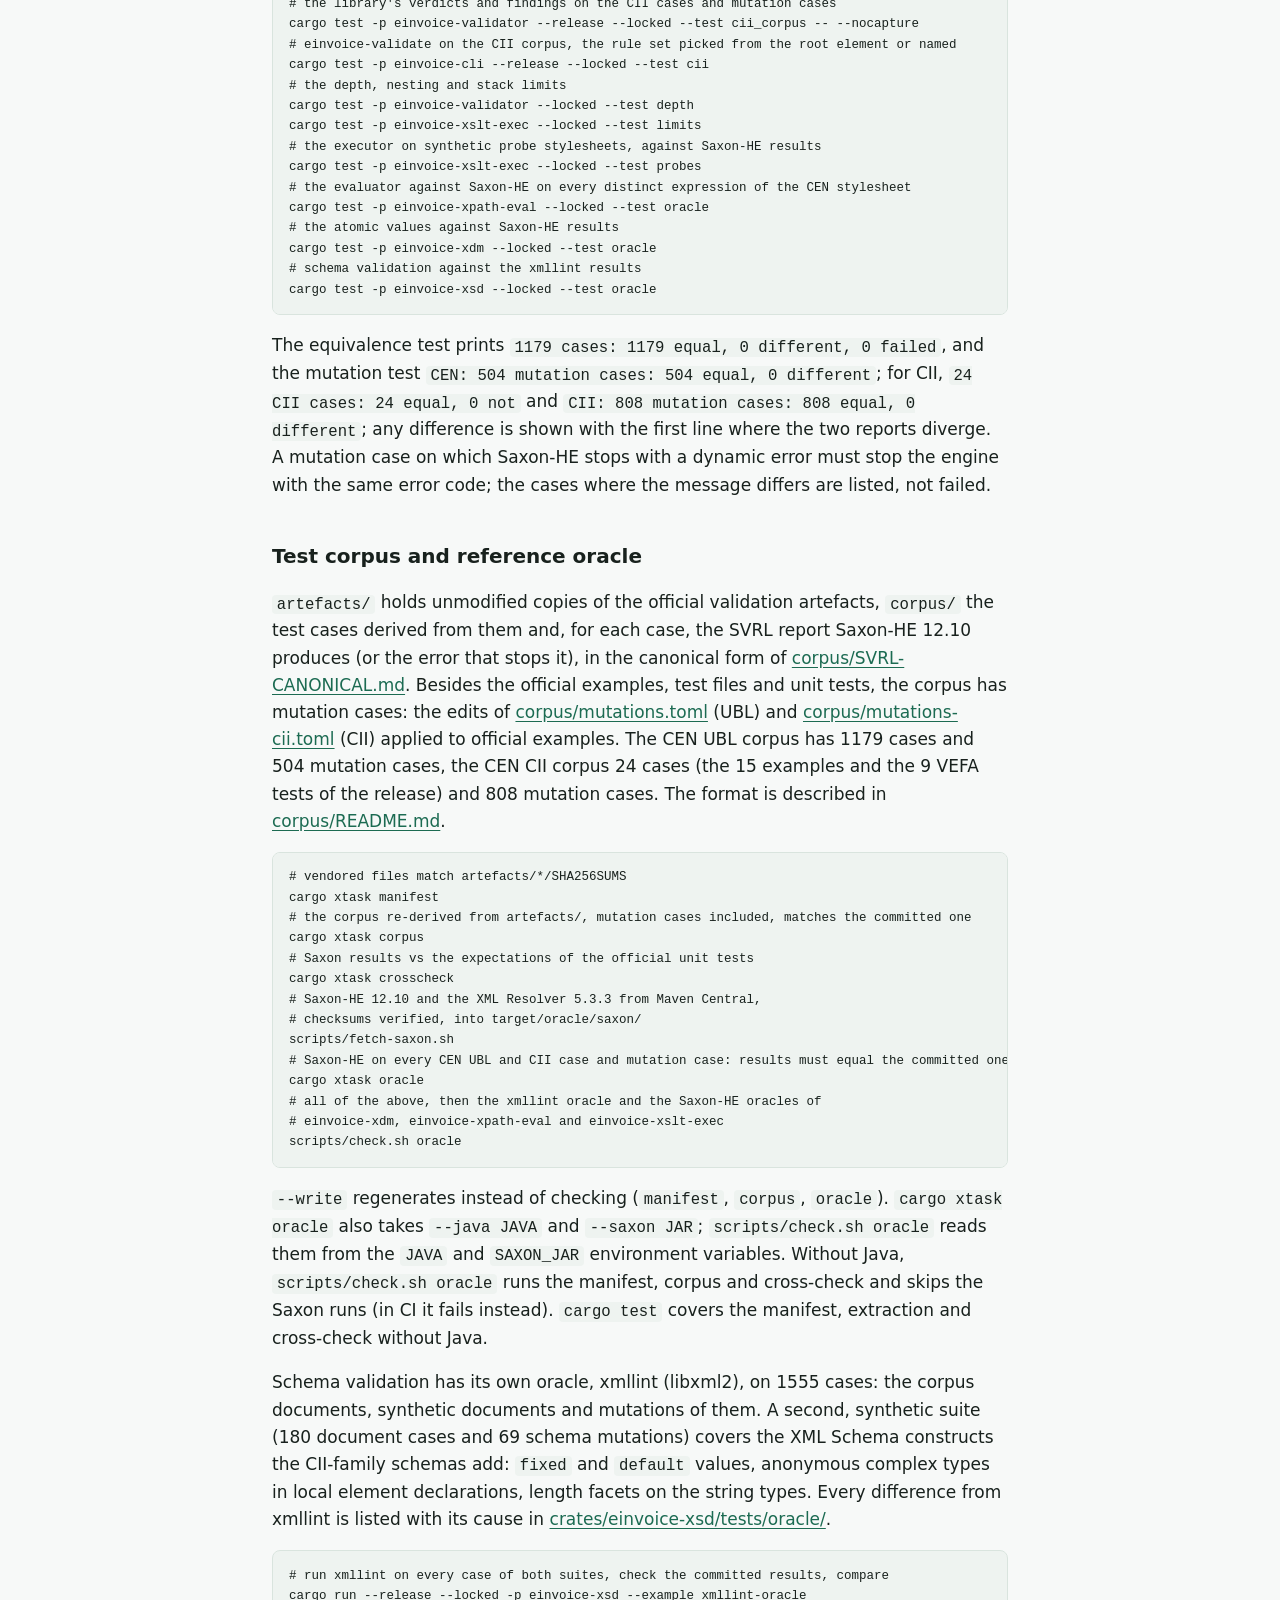
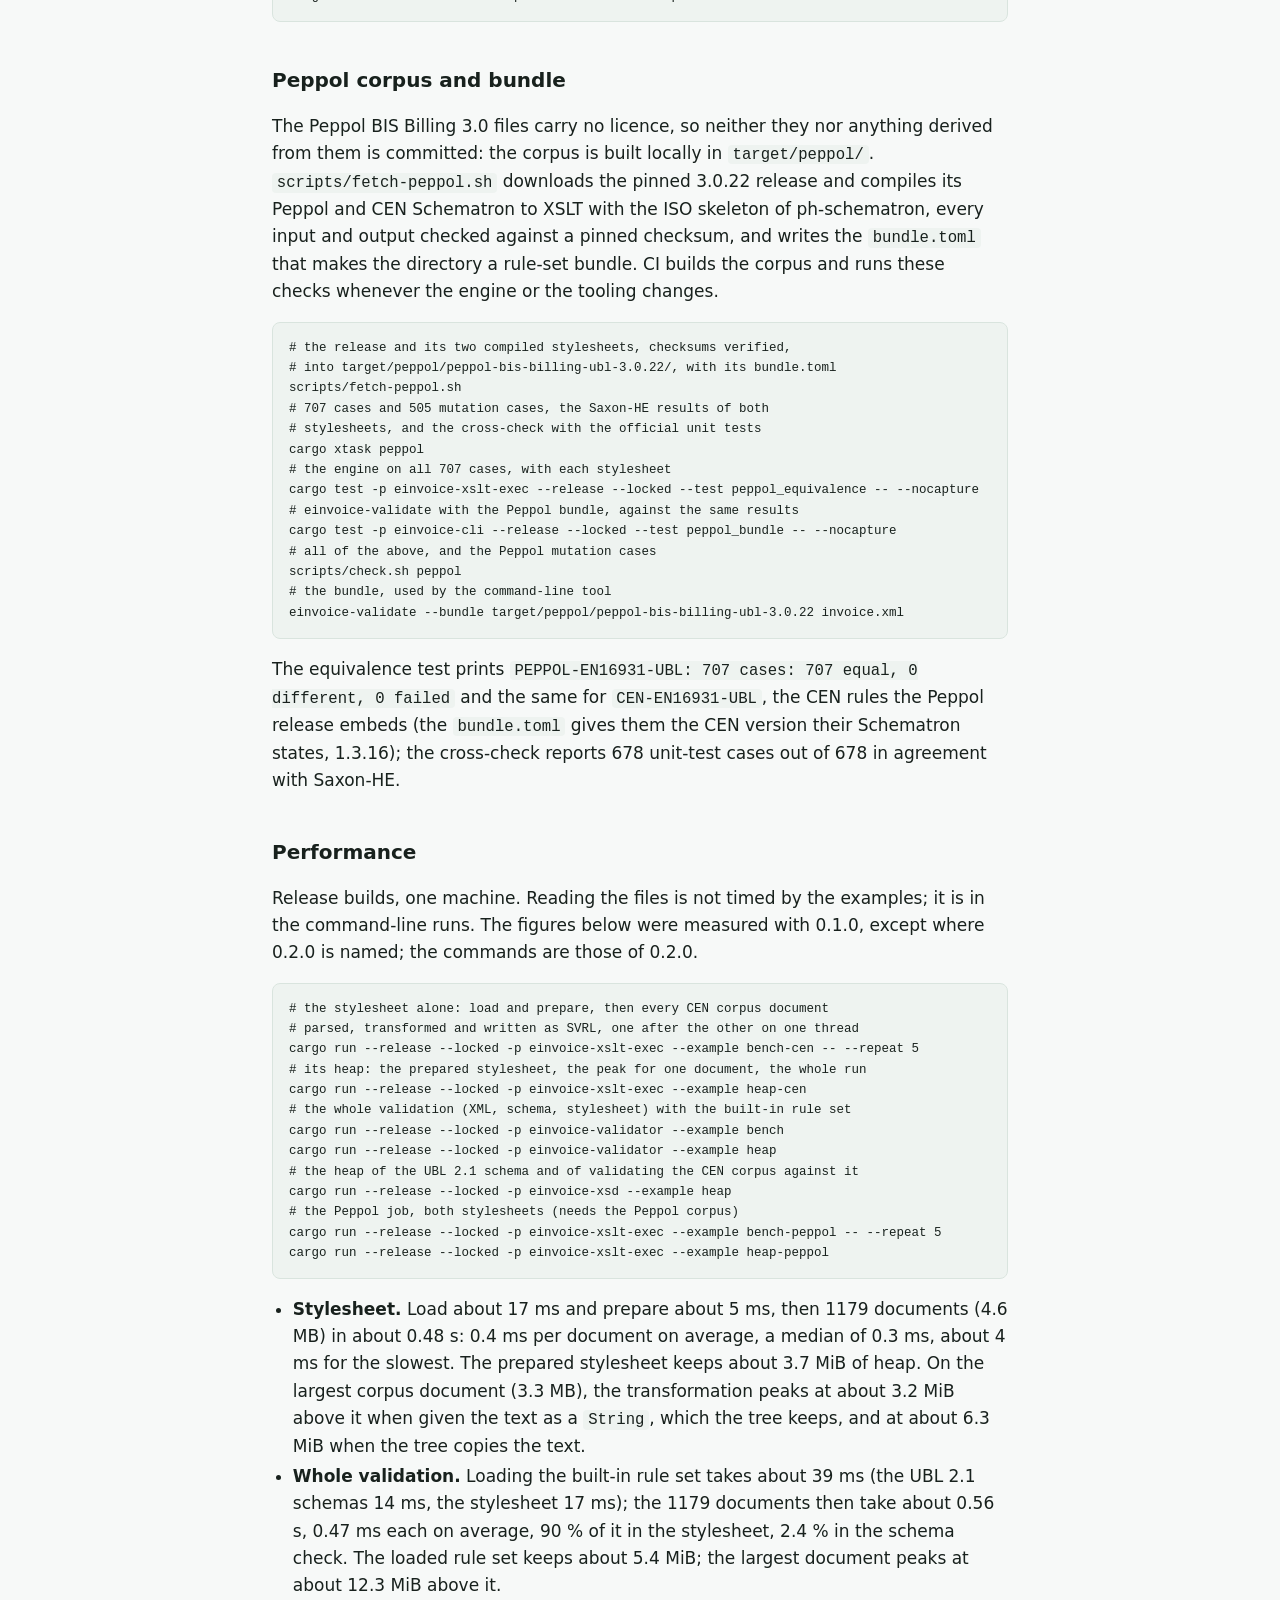
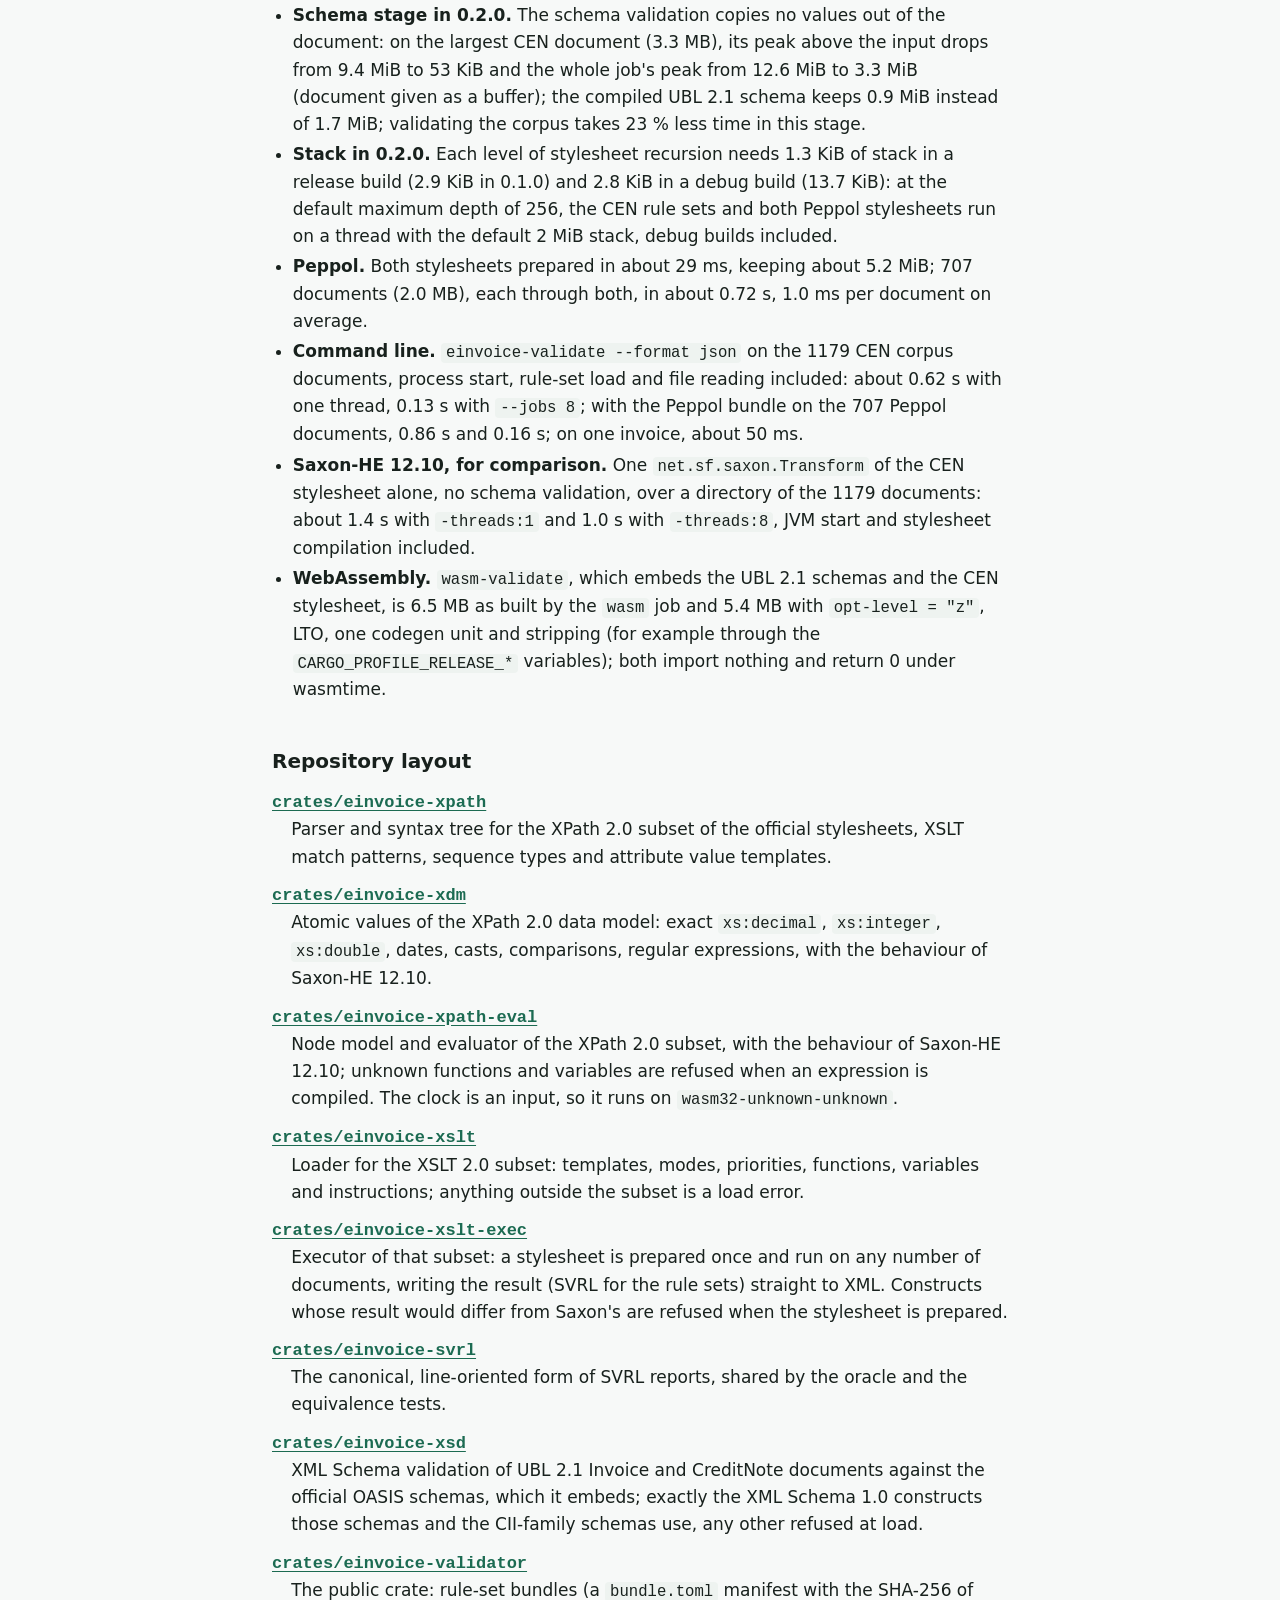
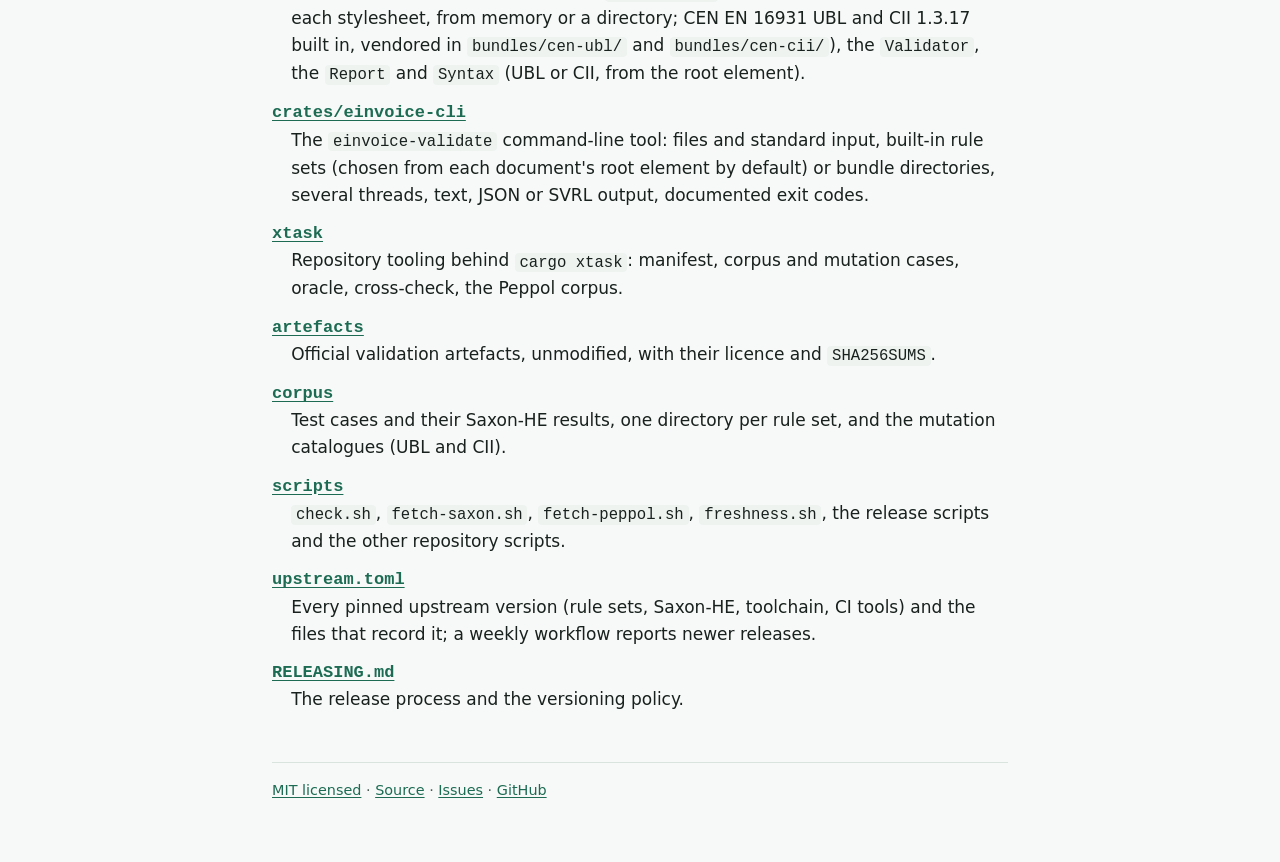
==== commit 1827e4ff: "Status: 0.2.0 released CEN EN 16931 CII 1.3.17 built in next to UBL, the rule set picked from the ro" ====
--- a/docs.html
+++ b/docs.html
@@ -4,7 +4,7 @@
 <meta charset="utf-8">
 <meta name="viewport" content="width=device-width, initial-scale=1">
 <title>Build and test · einvoice-validator</title>
-<meta name="description" content="Building and installing einvoice-validator from source, running its checks and tests, its Saxon-HE and xmllint reference oracles, the Peppol BIS Billing 3.0 corpus and bundle, and its performance measurements.">
+<meta name="description" content="Building and installing einvoice-validator from source, running its checks and tests, its Saxon-HE and xmllint reference oracles, the CEN UBL and CII corpora, the Peppol BIS Billing 3.0 corpus and bundle, and its performance measurements.">
 <meta name="color-scheme" content="light dark">
 <link rel="icon" href="favicon.svg" type="image/svg+xml">
 <link rel="stylesheet" href="style.css?v=1">
@@ -15,7 +15,7 @@
 <header class="top"><a href="./" class="brand"><img src="favicon.svg" alt="" width="28" height="28">einvoice-validator</a><span><a href="docs.html" aria-current="page">Docs</a> <a href="https://github.com/einvoice-validator" class="gh" aria-label="einvoice-validator on GitHub"><svg viewBox="0 0 16 16" width="20" height="20" aria-hidden="true" fill="currentColor"><path d="M8 0C3.58 0 0 3.58 0 8c0 3.54 2.29 6.53 5.47 7.59.4.07.55-.17.55-.38 0-.19-.01-.82-.01-1.49-2.01.37-2.53-.49-2.69-.94-.09-.23-.48-.94-.82-1.13-.28-.15-.68-.52-.01-.53.63-.01 1.08.58 1.23.82.72 1.21 1.87.87 2.33.66.07-.52.28-.87.51-1.07-1.78-.2-3.64-.89-3.64-3.95 0-.87.31-1.59.82-2.15-.08-.2-.36-1.02.08-2.12 0 0 .67-.21 2.2.82.64-.18 1.32-.27 2-.27.68 0 1.36.09 2 .27 1.53-1.04 2.2-.82 2.2-.82.44 1.1.16 1.92.08 2.12.51.56.82 1.27.82 2.15 0 3.07-1.87 3.75-3.65 3.95.29.25.54.73.54 1.48 0 1.07-.01 1.93-.01 2.2 0 .21.15.46.55.38A8.013 8.013 0 0016 8c0-4.42-3.58-8-8-8z"/></svg></a></span></header>
 <nav class="toc" aria-label="On this page"><a href="./">← Home</a> <a href="#requirements">Requirements</a> <a href="#build">Build and install</a> <a href="#checks">Checks</a> <a href="#tests">Tests</a> <a href="#oracle">Corpus and oracle</a> <a href="#peppol">Peppol</a> <a href="#performance">Performance</a> <a href="#layout">Layout</a></nav>
 <h1>Build and test</h1>
-<p class="lead">For contributors, and for anyone who wants to check the claims: everything on this page runs in a clone of the repository. To validate invoices with the released version, 0.1.0 on crates.io, see <a href="./#use">Use it</a>; the commands below build the workspace and check the engine, the library and the command-line tool against Saxon-HE on the CEN and Peppol corpora.</p>
+<p class="lead">For contributors, and for anyone who wants to check the claims: everything on this page runs in a clone of the repository. To validate invoices with the released version, 0.2.0 on crates.io, see <a href="./#use">Use it</a>; the commands below build the workspace and check the engine, the library and the command-line tool against Saxon-HE on the CEN UBL, CEN CII and Peppol corpora.</p>
 
 <h2 id="requirements">Requirements</h2>
 <ul>
@@ -28,7 +28,7 @@
 <h2 id="build">Build and install from source</h2>
 <p>The released command-line tool installs from crates.io without a clone, with Rust 1.99 or later; the library is the crate <a href="https://crates.io/crates/einvoice-validator"><code>einvoice-validator</code></a>, documented on <a href="https://docs.rs/einvoice-validator">docs.rs</a>:</p>
 <pre><code>cargo install --locked einvoice-cli
-# in Cargo.toml: einvoice-validator = "0.1"</code></pre>
+# in Cargo.toml: einvoice-validator = "0.2"</code></pre>
 <p>From a clone, for the current <code>main</code>:</p>
 <pre><code>git clone https://github.com/einvoice-validator/einvoice-validator.git
 cd einvoice-validator
@@ -79,13 +79,22 @@
 cargo test -p einvoice-xdm --locked every_case
 # corpus checks, no Java needed
 cargo test -p xtask --locked</code></pre>
-<p>Besides unit tests: golden tests against results produced by the reference engines, and property-based tests with proptest. None of the CEN tests needs Java or xmllint: the expected results are committed.</p>
+<p>Besides unit tests: golden tests against results produced by the reference engines, and property-based tests with proptest. None of the CEN tests, UBL or CII, needs Java or xmllint: the expected results are committed.</p>
 <pre><code># the engine on all 1179 CEN cases: its canonical SVRL must equal the Saxon-HE golden
 cargo test -p einvoice-xslt-exec --release --locked --test cen_equivalence -- --nocapture
 # the engine on the mutation cases (CEN; Peppol too when its corpus is built)
 cargo test -p einvoice-xslt-exec --release --locked --test mutation_equivalence -- --nocapture
 # the library's verdicts and findings on all 1179 CEN cases
 cargo test -p einvoice-validator --release --locked --test cen_corpus -- --nocapture
+# the engine on the 24 CEN CII cases and its 808 mutation cases
+cargo test -p einvoice-xslt-exec --release --locked --test cii_equivalence -- --nocapture
+# the library's verdicts and findings on the CII cases and mutation cases
+cargo test -p einvoice-validator --release --locked --test cii_corpus -- --nocapture
+# einvoice-validate on the CII corpus, the rule set picked from the root element or named
+cargo test -p einvoice-cli --release --locked --test cii
+# the depth, nesting and stack limits
+cargo test -p einvoice-validator --locked --test depth
+cargo test -p einvoice-xslt-exec --locked --test limits
 # the executor on synthetic probe stylesheets, against Saxon-HE results
 cargo test -p einvoice-xslt-exec --locked --test probes
 # the evaluator against Saxon-HE on every distinct expression of the CEN stylesheet
@@ -94,10 +103,10 @@
 cargo test -p einvoice-xdm --locked --test oracle
 # schema validation against the xmllint results
 cargo test -p einvoice-xsd --locked --test oracle</code></pre>
-<p>The equivalence test prints <code>1179 cases: 1179 equal, 0 different, 0 failed</code>, and the mutation test <code>CEN: 504 mutation cases: 504 equal, 0 different</code>; any difference is shown with the first line where the two reports diverge. A mutation case on which Saxon-HE stops with a dynamic error must stop the engine with the same error code; the cases where the message differs are listed, not failed.</p>
+<p>The equivalence test prints <code>1179 cases: 1179 equal, 0 different, 0 failed</code>, and the mutation test <code>CEN: 504 mutation cases: 504 equal, 0 different</code>; for CII, <code>24 CII cases: 24 equal, 0 not</code> and <code>CII: 808 mutation cases: 808 equal, 0 different</code>; any difference is shown with the first line where the two reports diverge. A mutation case on which Saxon-HE stops with a dynamic error must stop the engine with the same error code; the cases where the message differs are listed, not failed.</p>
 
 <h2 id="oracle">Test corpus and reference oracle</h2>
-<p><code>artefacts/</code> holds unmodified copies of the official validation artefacts, <code>corpus/</code> the test cases derived from them and, for each case, the SVRL report Saxon-HE 12.10 produces (or the error that stops it), in the canonical form of <a href="https://github.com/einvoice-validator/einvoice-validator/blob/main/corpus/SVRL-CANONICAL.md">corpus/SVRL-CANONICAL.md</a>. Besides the official examples, test files and unit tests, the corpus has mutation cases: the edits of <a href="https://github.com/einvoice-validator/einvoice-validator/blob/main/corpus/mutations.toml">corpus/mutations.toml</a> applied to official examples. The format is described in <a href="https://github.com/einvoice-validator/einvoice-validator/blob/main/corpus/README.md">corpus/README.md</a>.</p>
+<p><code>artefacts/</code> holds unmodified copies of the official validation artefacts, <code>corpus/</code> the test cases derived from them and, for each case, the SVRL report Saxon-HE 12.10 produces (or the error that stops it), in the canonical form of <a href="https://github.com/einvoice-validator/einvoice-validator/blob/main/corpus/SVRL-CANONICAL.md">corpus/SVRL-CANONICAL.md</a>. Besides the official examples, test files and unit tests, the corpus has mutation cases: the edits of <a href="https://github.com/einvoice-validator/einvoice-validator/blob/main/corpus/mutations.toml">corpus/mutations.toml</a> (UBL) and <a href="https://github.com/einvoice-validator/einvoice-validator/blob/main/corpus/mutations-cii.toml">corpus/mutations-cii.toml</a> (CII) applied to official examples. The CEN UBL corpus has 1179 cases and 504 mutation cases, the CEN CII corpus 24 cases (the 15 examples and the 9 VEFA tests of the release) and 808 mutation cases. The format is described in <a href="https://github.com/einvoice-validator/einvoice-validator/blob/main/corpus/README.md">corpus/README.md</a>.</p>
 <pre><code># vendored files match artefacts/*/SHA256SUMS
 cargo xtask manifest
 # the corpus re-derived from artefacts/, mutation cases included, matches the committed one
@@ -107,14 +116,14 @@
 # Saxon-HE 12.10 and the XML Resolver 5.3.3 from Maven Central,
 # checksums verified, into target/oracle/saxon/
 scripts/fetch-saxon.sh
-# Saxon-HE on all 1179 cases and 504 mutation cases: results must equal the committed ones
+# Saxon-HE on every CEN UBL and CII case and mutation case: results must equal the committed ones
 cargo xtask oracle
 # all of the above, then the xmllint oracle and the Saxon-HE oracles of
 # einvoice-xdm, einvoice-xpath-eval and einvoice-xslt-exec
 scripts/check.sh oracle</code></pre>
 <p><code>--write</code> regenerates instead of checking (<code>manifest</code>, <code>corpus</code>, <code>oracle</code>). <code>cargo xtask oracle</code> also takes <code>--java JAVA</code> and <code>--saxon JAR</code>; <code>scripts/check.sh oracle</code> reads them from the <code>JAVA</code> and <code>SAXON_JAR</code> environment variables. Without Java, <code>scripts/check.sh oracle</code> runs the manifest, corpus and cross-check and skips the Saxon runs (in CI it fails instead). <code>cargo test</code> covers the manifest, extraction and cross-check without Java.</p>
-<p>Schema validation has its own oracle, xmllint (libxml2), on 1555 cases: the corpus documents, synthetic documents and mutations of them. Every difference from xmllint is listed with its cause in <a href="https://github.com/einvoice-validator/einvoice-validator/blob/main/crates/einvoice-xsd/tests/oracle/README.md">crates/einvoice-xsd/tests/oracle/</a>.</p>
-<pre><code># run xmllint on every case, check the committed results, compare
+<p>Schema validation has its own oracle, xmllint (libxml2), on 1555 cases: the corpus documents, synthetic documents and mutations of them. A second, synthetic suite (180 document cases and 69 schema mutations) covers the XML Schema constructs the CII-family schemas add: <code>fixed</code> and <code>default</code> values, anonymous complex types in local element declarations, length facets on the string types. Every difference from xmllint is listed with its cause in <a href="https://github.com/einvoice-validator/einvoice-validator/blob/main/crates/einvoice-xsd/tests/oracle/README.md">crates/einvoice-xsd/tests/oracle/</a>.</p>
+<pre><code># run xmllint on every case of both suites, check the committed results, compare
 cargo run --release --locked -p einvoice-xsd --example xmllint-oracle</code></pre>
 
 <h2 id="peppol">Peppol corpus and bundle</h2>
@@ -136,7 +145,7 @@
 <p>The equivalence test prints <code>PEPPOL-EN16931-UBL: 707 cases: 707 equal, 0 different, 0 failed</code> and the same for <code>CEN-EN16931-UBL</code>, the CEN rules the Peppol release embeds (the <code>bundle.toml</code> gives them the CEN version their Schematron states, 1.3.16); the cross-check reports 678 unit-test cases out of 678 in agreement with Saxon-HE.</p>
 
 <h2 id="performance">Performance</h2>
-<p>Release builds, one machine. Reading the files is not timed by the examples; it is in the command-line runs.</p>
+<p>Release builds, one machine. Reading the files is not timed by the examples; it is in the command-line runs. The figures below were measured with 0.1.0, except where 0.2.0 is named; the commands are those of 0.2.0.</p>
 <pre><code># the stylesheet alone: load and prepare, then every CEN corpus document
 # parsed, transformed and written as SVRL, one after the other on one thread
 cargo run --release --locked -p einvoice-xslt-exec --example bench-cen -- --repeat 5
@@ -145,12 +154,16 @@
 # the whole validation (XML, schema, stylesheet) with the built-in rule set
 cargo run --release --locked -p einvoice-validator --example bench
 cargo run --release --locked -p einvoice-validator --example heap
+# the heap of the UBL 2.1 schema and of validating the CEN corpus against it
+cargo run --release --locked -p einvoice-xsd --example heap
 # the Peppol job, both stylesheets (needs the Peppol corpus)
 cargo run --release --locked -p einvoice-xslt-exec --example bench-peppol -- --repeat 5
 cargo run --release --locked -p einvoice-xslt-exec --example heap-peppol</code></pre>
 <ul>
 <li><strong>Stylesheet.</strong> Load about 17 ms and prepare about 5 ms, then 1179 documents (4.6 MB) in about 0.48 s: 0.4 ms per document on average, a median of 0.3 ms, about 4 ms for the slowest. The prepared stylesheet keeps about 3.7 MiB of heap. On the largest corpus document (3.3 MB), the transformation peaks at about 3.2 MiB above it when given the text as a <code>String</code>, which the tree keeps, and at about 6.3 MiB when the tree copies the text.</li>
 <li><strong>Whole validation.</strong> Loading the built-in rule set takes about 39 ms (the UBL 2.1 schemas 14 ms, the stylesheet 17 ms); the 1179 documents then take about 0.56 s, 0.47 ms each on average, 90 % of it in the stylesheet, 2.4 % in the schema check. The loaded rule set keeps about 5.4 MiB; the largest document peaks at about 12.3 MiB above it.</li>
+<li><strong>Schema stage in 0.2.0.</strong> The schema validation copies no values out of the document: on the largest CEN document (3.3 MB), its peak above the input drops from 9.4 MiB to 53 KiB and the whole job's peak from 12.6 MiB to 3.3 MiB (document given as a buffer); the compiled UBL 2.1 schema keeps 0.9 MiB instead of 1.7 MiB; validating the corpus takes 23 % less time in this stage.</li>
+<li><strong>Stack in 0.2.0.</strong> Each level of stylesheet recursion needs 1.3 KiB of stack in a release build (2.9 KiB in 0.1.0) and 2.8 KiB in a debug build (13.7 KiB): at the default maximum depth of 256, the CEN rule sets and both Peppol stylesheets run on a thread with the default 2 MiB stack, debug builds included.</li>
 <li><strong>Peppol.</strong> Both stylesheets prepared in about 29 ms, keeping about 5.2 MiB; 707 documents (2.0 MB), each through both, in about 0.72 s, 1.0 ms per document on average.</li>
 <li><strong>Command line.</strong> <code>einvoice-validate --format json</code> on the 1179 CEN corpus documents, process start, rule-set load and file reading included: about 0.62 s with one thread, 0.13 s with <code>--jobs 8</code>; with the Peppol bundle on the 707 Peppol documents, 0.86 s and 0.16 s; on one invoice, about 50 ms.</li>
 <li><strong>Saxon-HE 12.10, for comparison.</strong> One <code>net.sf.saxon.Transform</code> of the CEN stylesheet alone, no schema validation, over a directory of the 1179 documents: about 1.4 s with <code>-threads:1</code> and 1.0 s with <code>-threads:8</code>, JVM start and stylesheet compilation included.</li>
@@ -165,12 +178,12 @@
 <dt><a href="https://github.com/einvoice-validator/einvoice-validator/tree/main/crates/einvoice-xslt">crates/einvoice-xslt</a></dt><dd>Loader for the XSLT 2.0 subset: templates, modes, priorities, functions, variables and instructions; anything outside the subset is a load error.</dd>
 <dt><a href="https://github.com/einvoice-validator/einvoice-validator/tree/main/crates/einvoice-xslt-exec">crates/einvoice-xslt-exec</a></dt><dd>Executor of that subset: a stylesheet is prepared once and run on any number of documents, writing the result (SVRL for the rule sets) straight to XML. Constructs whose result would differ from Saxon's are refused when the stylesheet is prepared.</dd>
 <dt><a href="https://github.com/einvoice-validator/einvoice-validator/tree/main/crates/einvoice-svrl">crates/einvoice-svrl</a></dt><dd>The canonical, line-oriented form of SVRL reports, shared by the oracle and the equivalence tests.</dd>
-<dt><a href="https://github.com/einvoice-validator/einvoice-validator/tree/main/crates/einvoice-xsd">crates/einvoice-xsd</a></dt><dd>XML Schema validation of UBL 2.1 Invoice and CreditNote documents against the official OASIS schemas, which it embeds; exactly the XML Schema 1.0 constructs those schemas use, any other refused at load.</dd>
-<dt><a href="https://github.com/einvoice-validator/einvoice-validator/tree/main/crates/einvoice-validator">crates/einvoice-validator</a></dt><dd>The public crate: rule-set bundles (a <code>bundle.toml</code> manifest with the SHA-256 of each stylesheet, from memory or a directory; CEN EN 16931 UBL 1.3.17 built in, vendored in <code>bundles/cen-ubl/</code>), the <code>Validator</code> and the <code>Report</code>.</dd>
-<dt><a href="https://github.com/einvoice-validator/einvoice-validator/tree/main/crates/einvoice-cli">crates/einvoice-cli</a></dt><dd>The <code>einvoice-validate</code> command-line tool: files and standard input, built-in rule sets or bundle directories, several threads, text, JSON or SVRL output, documented exit codes.</dd>
+<dt><a href="https://github.com/einvoice-validator/einvoice-validator/tree/main/crates/einvoice-xsd">crates/einvoice-xsd</a></dt><dd>XML Schema validation of UBL 2.1 Invoice and CreditNote documents against the official OASIS schemas, which it embeds; exactly the XML Schema 1.0 constructs those schemas and the CII-family schemas use, any other refused at load.</dd>
+<dt><a href="https://github.com/einvoice-validator/einvoice-validator/tree/main/crates/einvoice-validator">crates/einvoice-validator</a></dt><dd>The public crate: rule-set bundles (a <code>bundle.toml</code> manifest with the SHA-256 of each stylesheet, from memory or a directory; CEN EN 16931 UBL and CII 1.3.17 built in, vendored in <code>bundles/cen-ubl/</code> and <code>bundles/cen-cii/</code>), the <code>Validator</code>, the <code>Report</code> and <code>Syntax</code> (UBL or CII, from the root element).</dd>
+<dt><a href="https://github.com/einvoice-validator/einvoice-validator/tree/main/crates/einvoice-cli">crates/einvoice-cli</a></dt><dd>The <code>einvoice-validate</code> command-line tool: files and standard input, built-in rule sets (chosen from each document's root element by default) or bundle directories, several threads, text, JSON or SVRL output, documented exit codes.</dd>
 <dt><a href="https://github.com/einvoice-validator/einvoice-validator/tree/main/xtask">xtask</a></dt><dd>Repository tooling behind <code>cargo xtask</code>: manifest, corpus and mutation cases, oracle, cross-check, the Peppol corpus.</dd>
 <dt><a href="https://github.com/einvoice-validator/einvoice-validator/tree/main/artefacts">artefacts</a></dt><dd>Official validation artefacts, unmodified, with their licence and <code>SHA256SUMS</code>.</dd>
-<dt><a href="https://github.com/einvoice-validator/einvoice-validator/tree/main/corpus">corpus</a></dt><dd>Test cases and their Saxon-HE results, one directory per rule set, and the mutation catalogue.</dd>
+<dt><a href="https://github.com/einvoice-validator/einvoice-validator/tree/main/corpus">corpus</a></dt><dd>Test cases and their Saxon-HE results, one directory per rule set, and the mutation catalogues (UBL and CII).</dd>
 <dt><a href="https://github.com/einvoice-validator/einvoice-validator/tree/main/scripts">scripts</a></dt><dd><code>check.sh</code>, <code>fetch-saxon.sh</code>, <code>fetch-peppol.sh</code>, <code>freshness.sh</code>, the release scripts and the other repository scripts.</dd>
 <dt><a href="https://github.com/einvoice-validator/einvoice-validator/blob/main/upstream.toml">upstream.toml</a></dt><dd>Every pinned upstream version (rule sets, Saxon-HE, toolchain, CI tools) and the files that record it; a weekly workflow reports newer releases.</dd>
 <dt><a href="https://github.com/einvoice-validator/einvoice-validator/blob/main/RELEASING.md">RELEASING.md</a></dt><dd>The release process and the versioning policy.</dd>
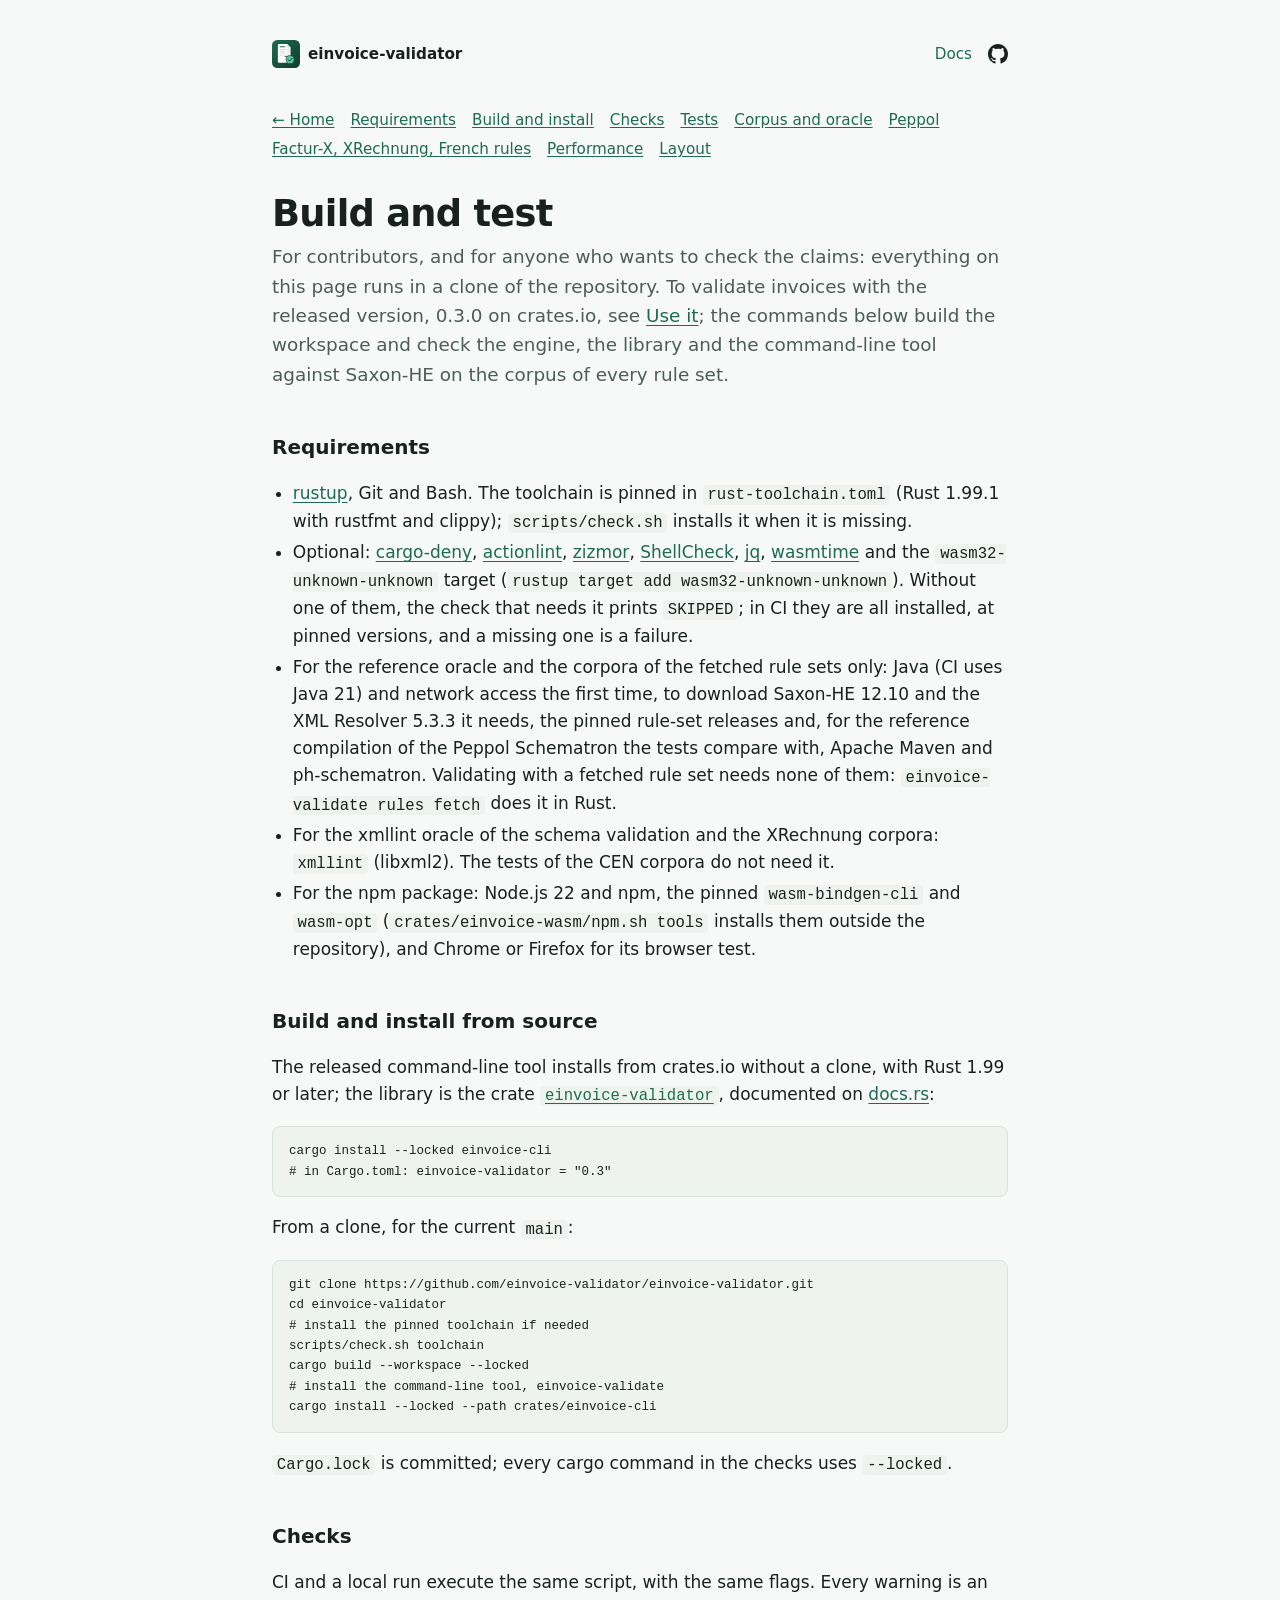
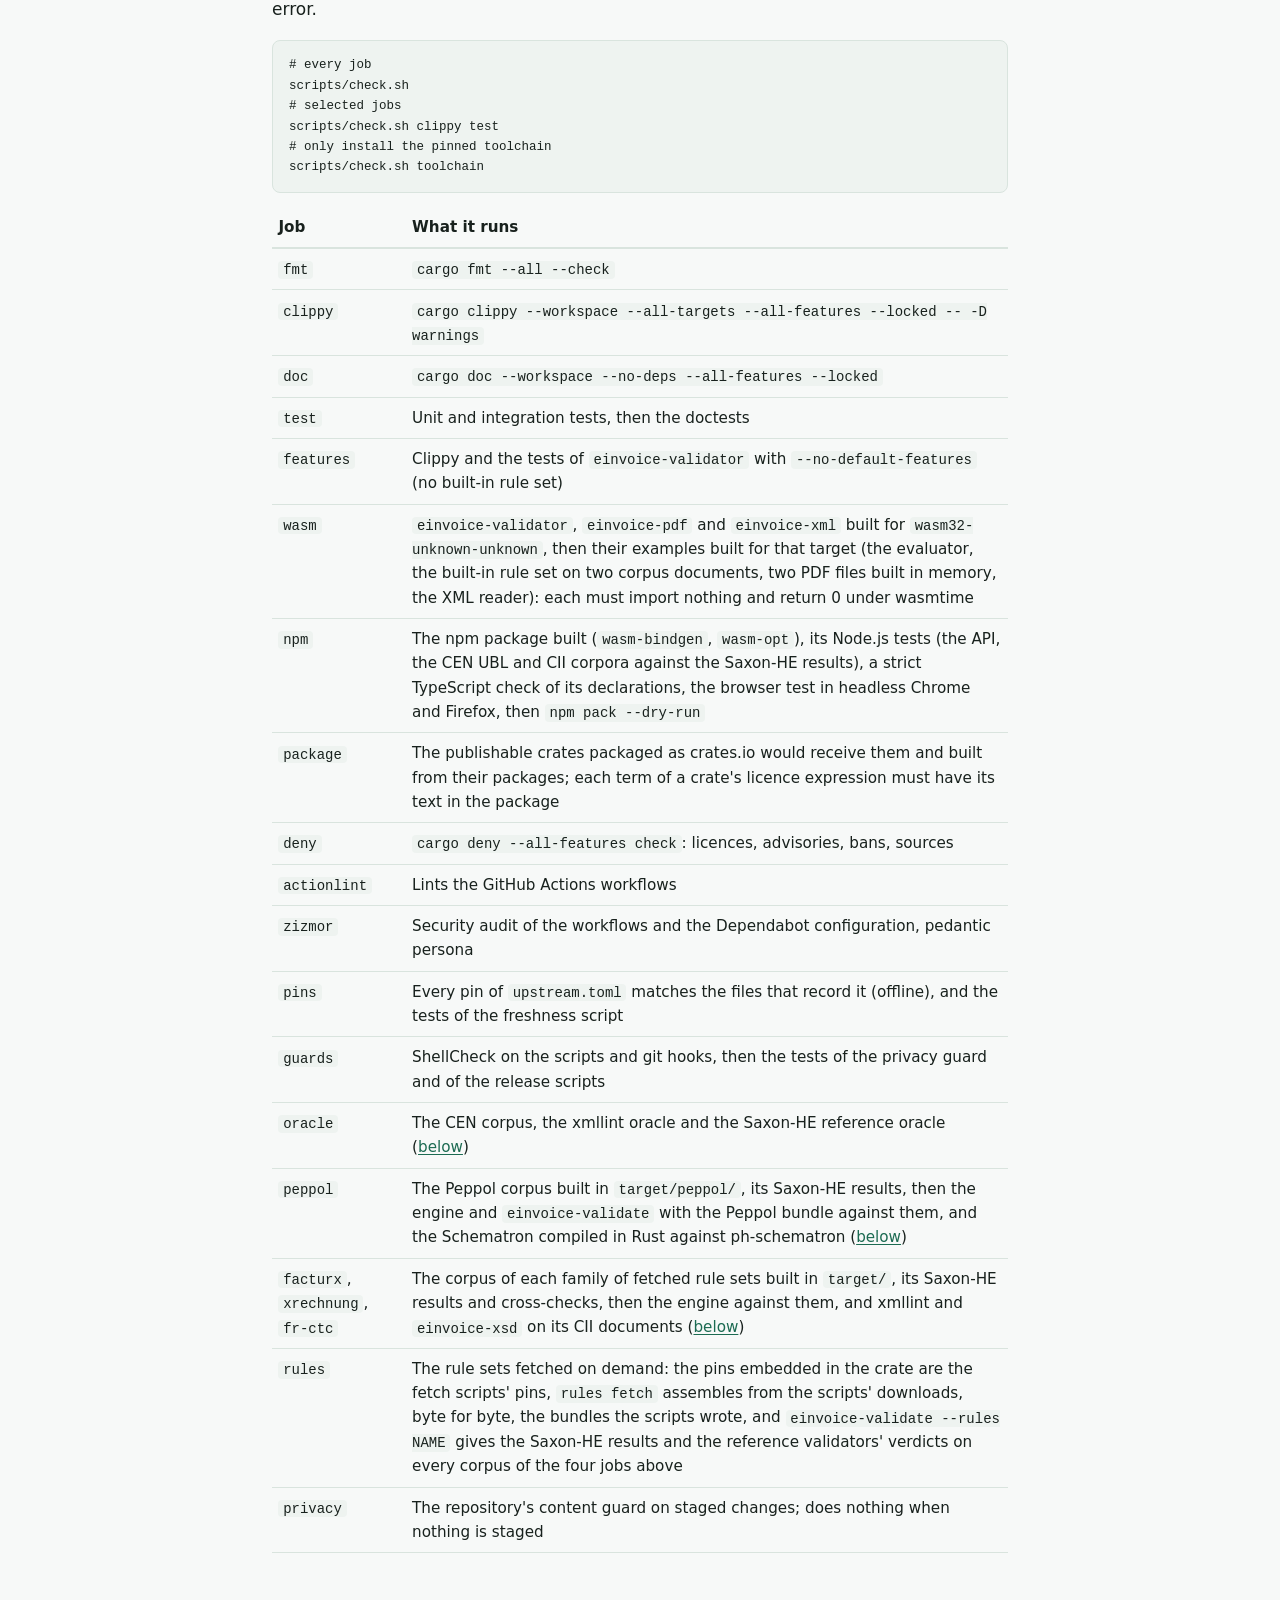
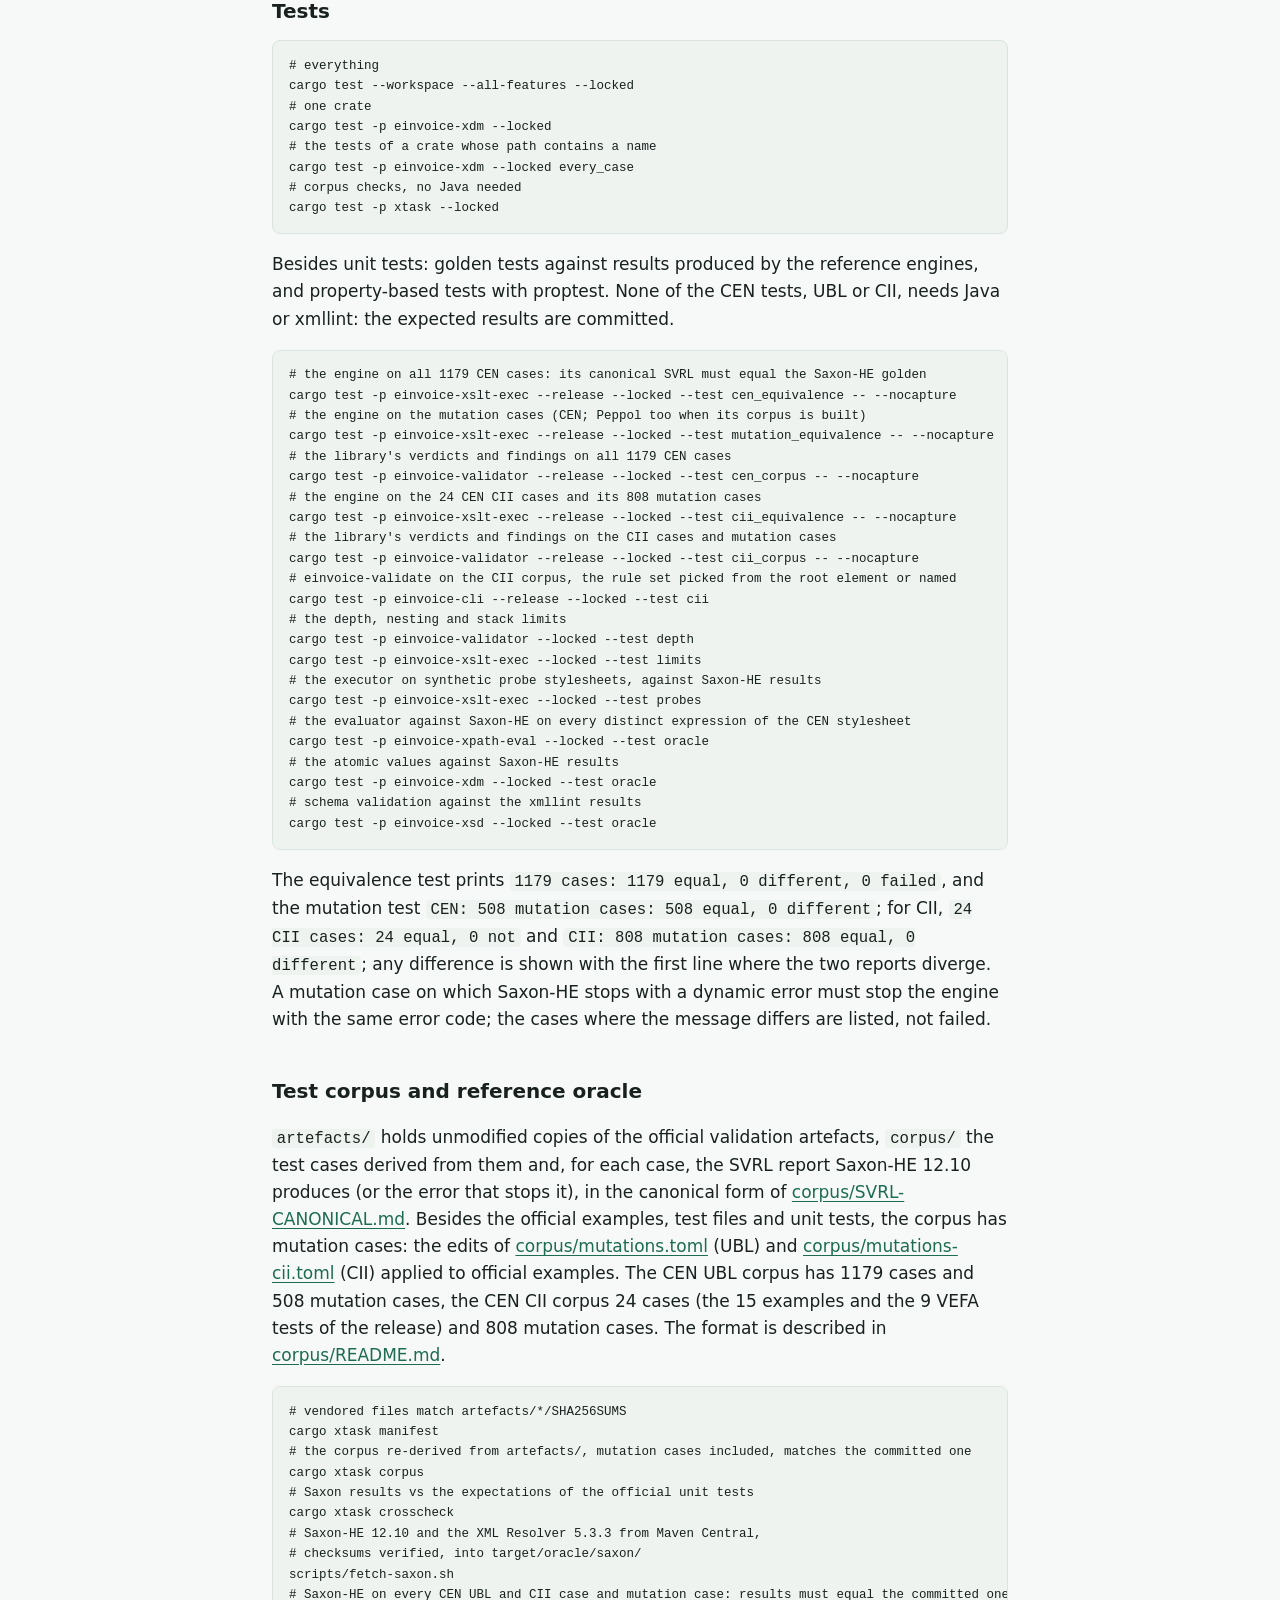
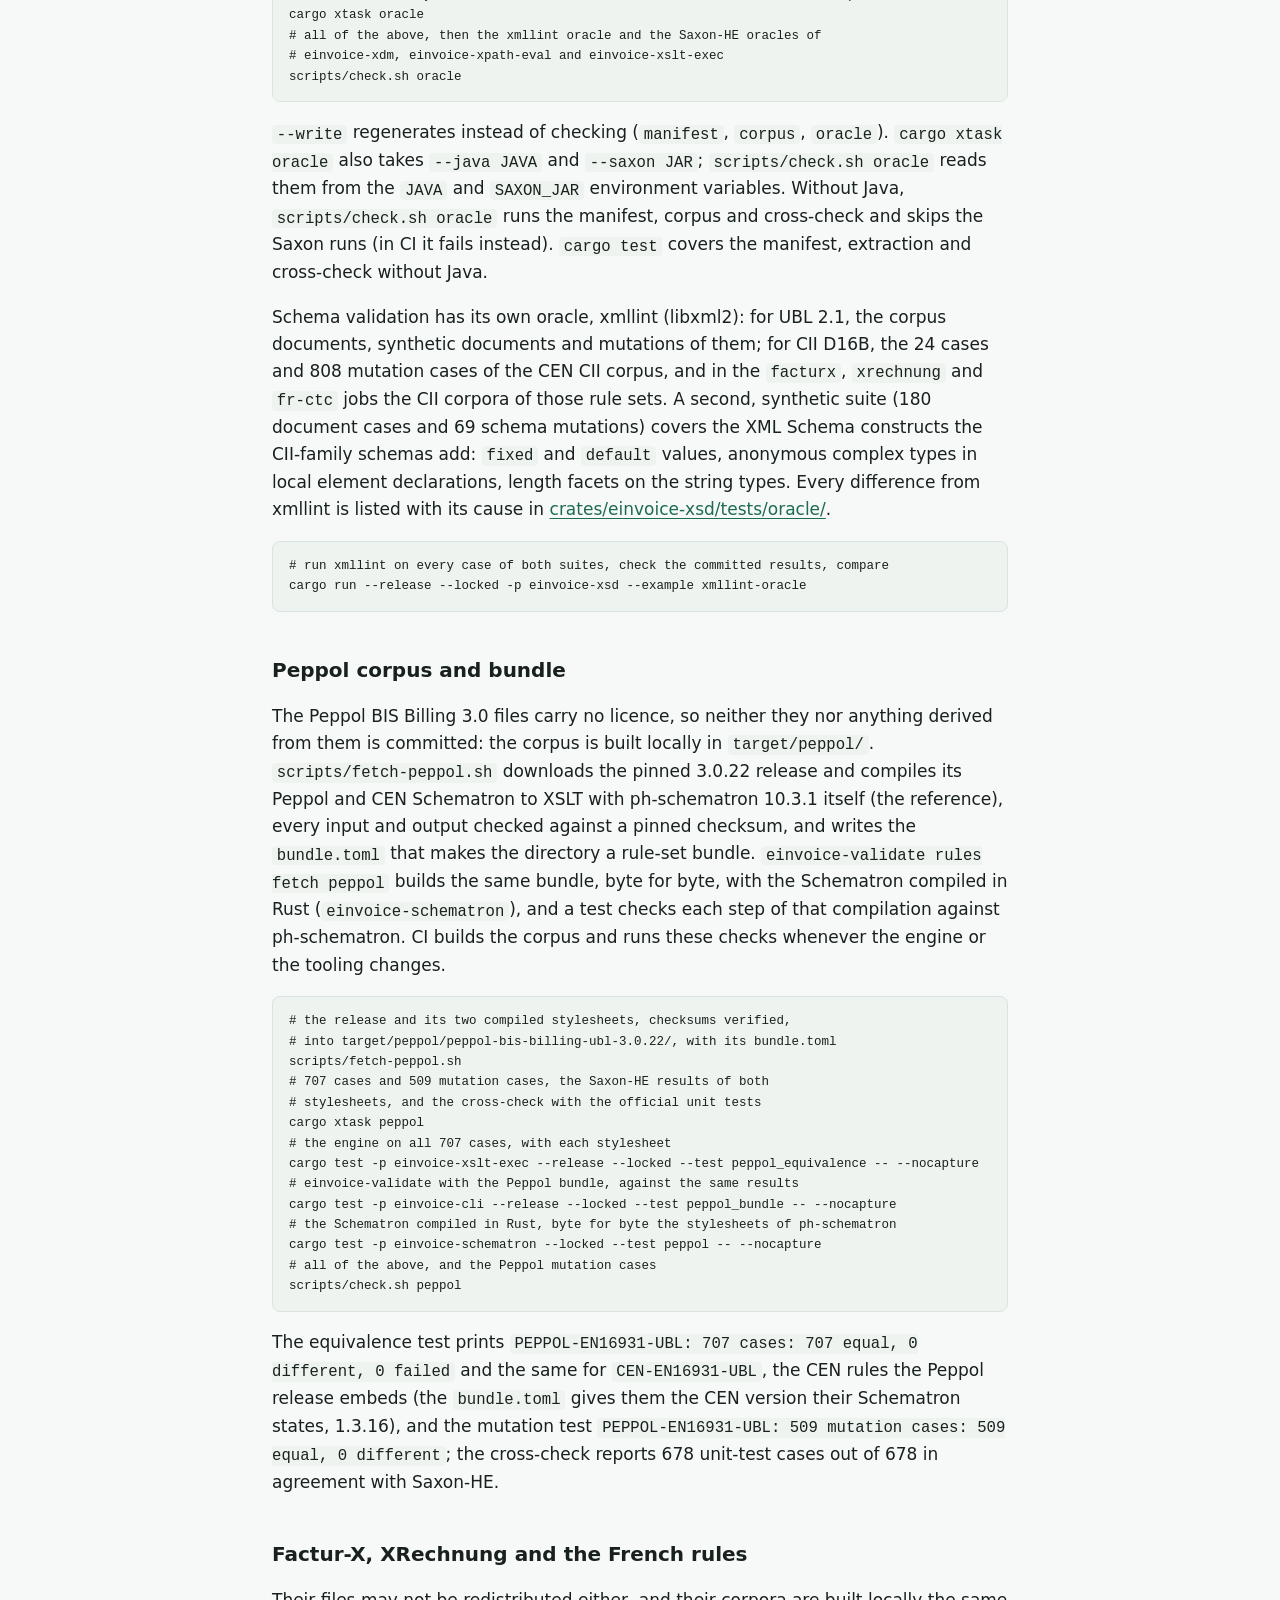
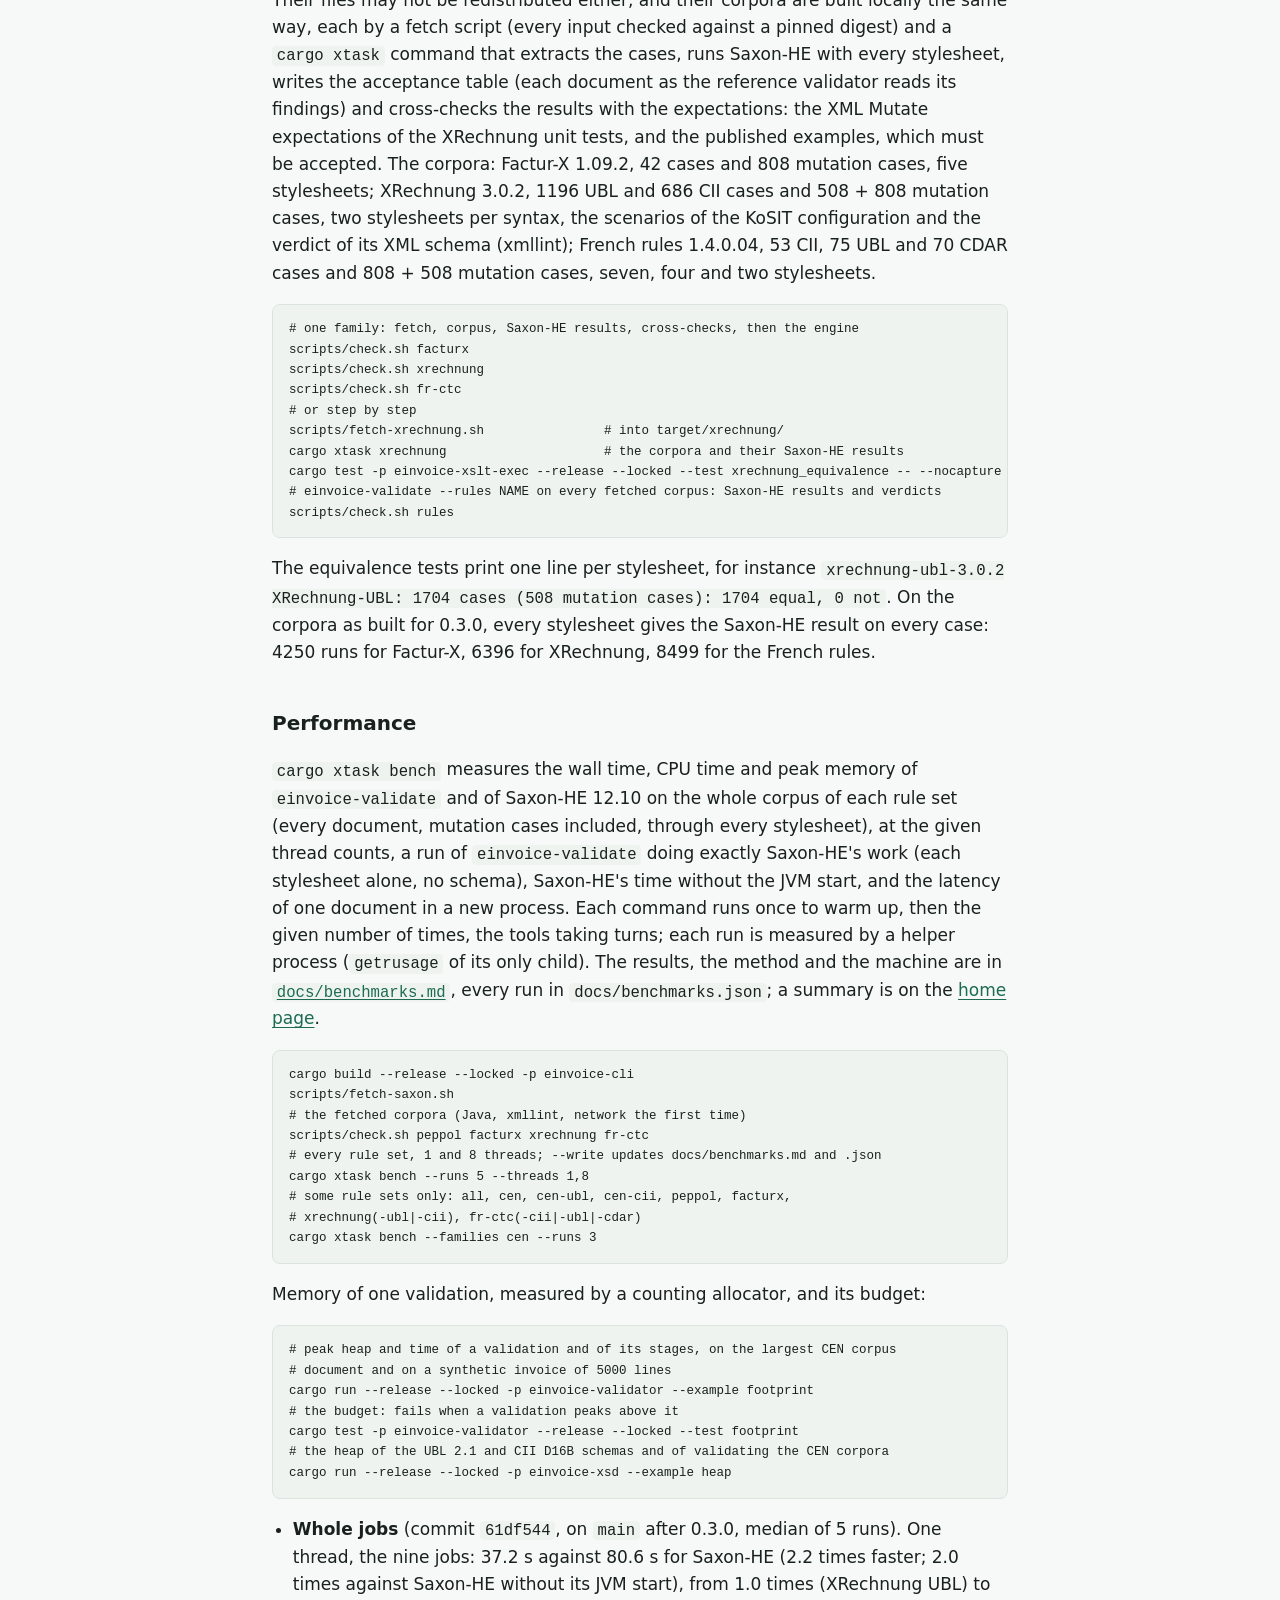
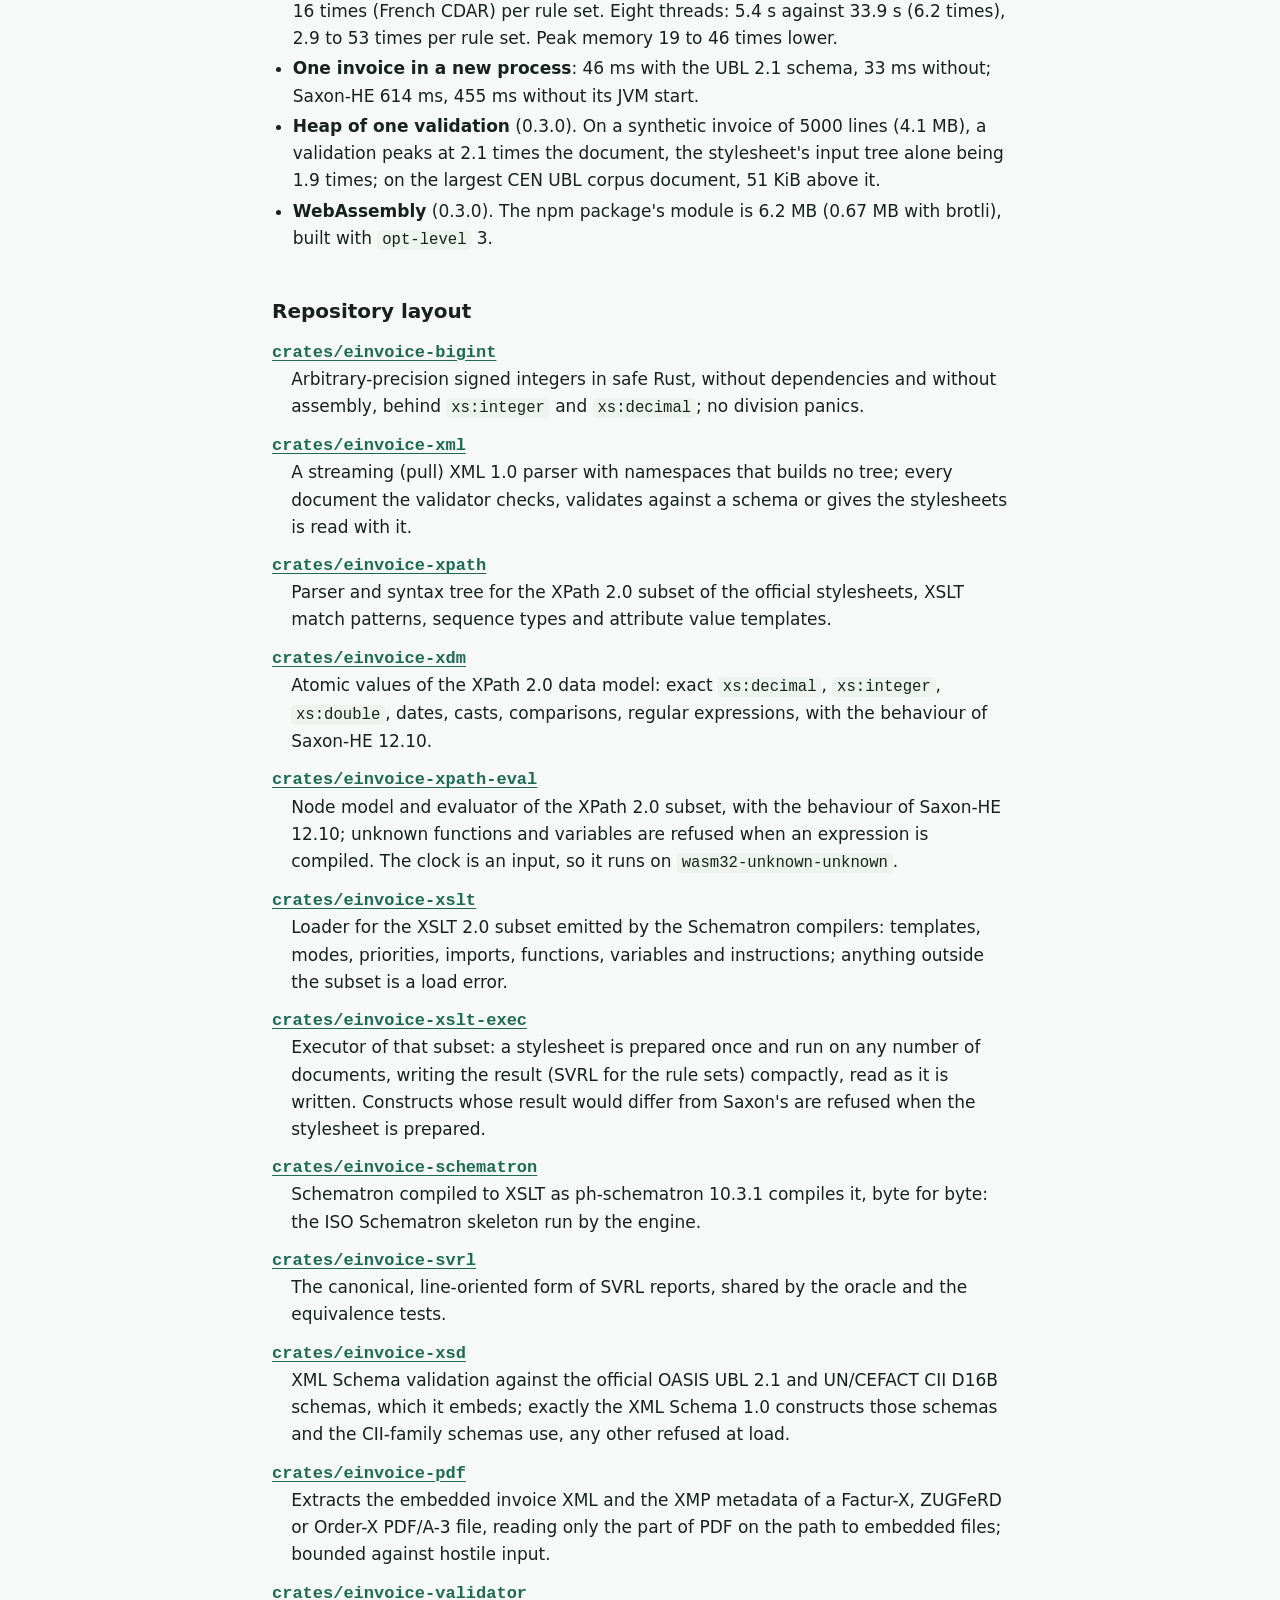
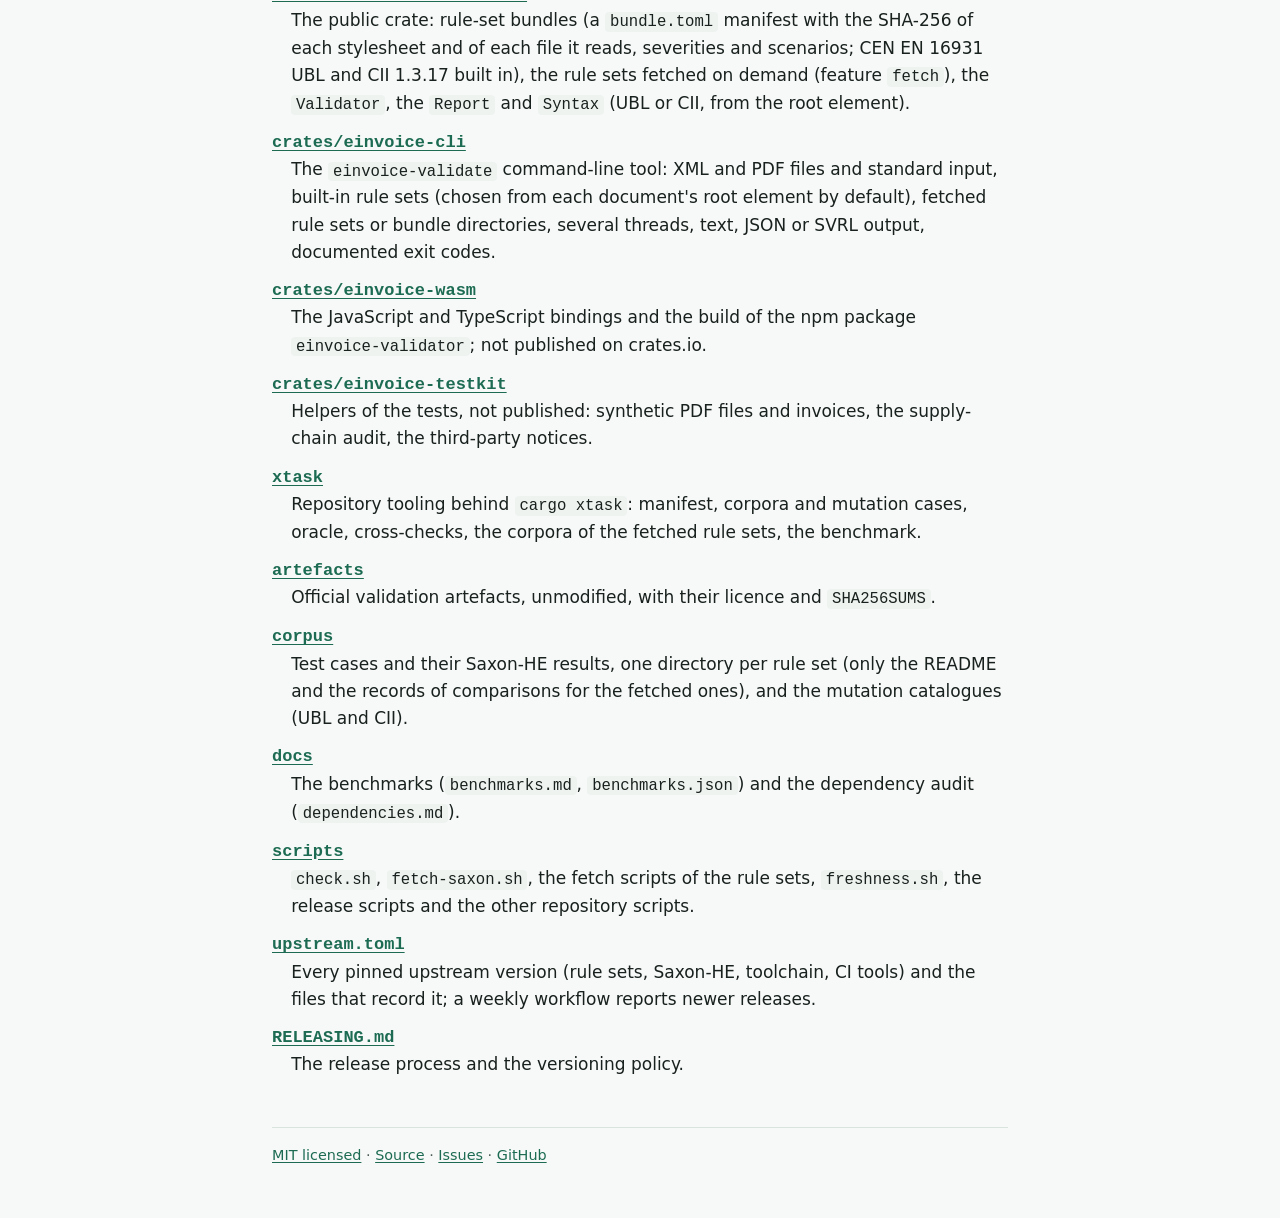
==== commit e08bf576: "Status: 0.3.0 released Home page: 0.3.0 (release notes, crates.io, docs.rs); rule sets built in (CEN" ====
--- a/docs.html
+++ b/docs.html
@@ -4,7 +4,7 @@
 <meta charset="utf-8">
 <meta name="viewport" content="width=device-width, initial-scale=1">
 <title>Build and test · einvoice-validator</title>
-<meta name="description" content="Building and installing einvoice-validator from source, running its checks and tests, its Saxon-HE and xmllint reference oracles, the CEN UBL and CII corpora, the Peppol BIS Billing 3.0 corpus and bundle, and its performance measurements.">
+<meta name="description" content="Building and installing einvoice-validator from source, running its checks and tests, its Saxon-HE and xmllint reference oracles, the CEN UBL and CII corpora, the corpora of Peppol BIS Billing 3.0, Factur-X, XRechnung and the French rules, and its benchmarks against Saxon-HE.">
 <meta name="color-scheme" content="light dark">
 <link rel="icon" href="favicon.svg" type="image/svg+xml">
 <link rel="stylesheet" href="style.css?v=1">
@@ -13,22 +13,23 @@
 <a class="skip" href="#content">Skip to content</a>
 <main id="content">
 <header class="top"><a href="./" class="brand"><img src="favicon.svg" alt="" width="28" height="28">einvoice-validator</a><span><a href="docs.html" aria-current="page">Docs</a> <a href="https://github.com/einvoice-validator" class="gh" aria-label="einvoice-validator on GitHub"><svg viewBox="0 0 16 16" width="20" height="20" aria-hidden="true" fill="currentColor"><path d="M8 0C3.58 0 0 3.58 0 8c0 3.54 2.29 6.53 5.47 7.59.4.07.55-.17.55-.38 0-.19-.01-.82-.01-1.49-2.01.37-2.53-.49-2.69-.94-.09-.23-.48-.94-.82-1.13-.28-.15-.68-.52-.01-.53.63-.01 1.08.58 1.23.82.72 1.21 1.87.87 2.33.66.07-.52.28-.87.51-1.07-1.78-.2-3.64-.89-3.64-3.95 0-.87.31-1.59.82-2.15-.08-.2-.36-1.02.08-2.12 0 0 .67-.21 2.2.82.64-.18 1.32-.27 2-.27.68 0 1.36.09 2 .27 1.53-1.04 2.2-.82 2.2-.82.44 1.1.16 1.92.08 2.12.51.56.82 1.27.82 2.15 0 3.07-1.87 3.75-3.65 3.95.29.25.54.73.54 1.48 0 1.07-.01 1.93-.01 2.2 0 .21.15.46.55.38A8.013 8.013 0 0016 8c0-4.42-3.58-8-8-8z"/></svg></a></span></header>
-<nav class="toc" aria-label="On this page"><a href="./">← Home</a> <a href="#requirements">Requirements</a> <a href="#build">Build and install</a> <a href="#checks">Checks</a> <a href="#tests">Tests</a> <a href="#oracle">Corpus and oracle</a> <a href="#peppol">Peppol</a> <a href="#performance">Performance</a> <a href="#layout">Layout</a></nav>
+<nav class="toc" aria-label="On this page"><a href="./">← Home</a> <a href="#requirements">Requirements</a> <a href="#build">Build and install</a> <a href="#checks">Checks</a> <a href="#tests">Tests</a> <a href="#oracle">Corpus and oracle</a> <a href="#peppol">Peppol</a> <a href="#fetched">Factur-X, XRechnung, French rules</a> <a href="#performance">Performance</a> <a href="#layout">Layout</a></nav>
 <h1>Build and test</h1>
-<p class="lead">For contributors, and for anyone who wants to check the claims: everything on this page runs in a clone of the repository. To validate invoices with the released version, 0.2.0 on crates.io, see <a href="./#use">Use it</a>; the commands below build the workspace and check the engine, the library and the command-line tool against Saxon-HE on the CEN UBL, CEN CII and Peppol corpora.</p>
+<p class="lead">For contributors, and for anyone who wants to check the claims: everything on this page runs in a clone of the repository. To validate invoices with the released version, 0.3.0 on crates.io, see <a href="./#use">Use it</a>; the commands below build the workspace and check the engine, the library and the command-line tool against Saxon-HE on the corpus of every rule set.</p>
 
 <h2 id="requirements">Requirements</h2>
 <ul>
 <li><a href="https://rustup.rs/">rustup</a>, Git and Bash. The toolchain is pinned in <code>rust-toolchain.toml</code> (Rust 1.99.1 with rustfmt and clippy); <code>scripts/check.sh</code> installs it when it is missing.</li>
 <li>Optional: <a href="https://github.com/EmbarkStudios/cargo-deny">cargo-deny</a>, <a href="https://github.com/rhysd/actionlint">actionlint</a>, <a href="https://github.com/zizmorcore/zizmor">zizmor</a>, <a href="https://github.com/koalaman/shellcheck">ShellCheck</a>, <a href="https://jqlang.org/">jq</a>, <a href="https://wasmtime.dev/">wasmtime</a> and the <code>wasm32-unknown-unknown</code> target (<code>rustup target add wasm32-unknown-unknown</code>). Without one of them, the check that needs it prints <code>SKIPPED</code>; in CI they are all installed, at pinned versions, and a missing one is a failure.</li>
-<li>For the reference oracle and the Peppol corpus only: Java (CI uses Temurin 21) and network access the first time, to download Saxon-HE 12.10 and the XML Resolver 5.3.3 it needs, and for Peppol the pinned release, Apache Maven and the Schematron compiler.</li>
-<li>For the xmllint oracle of the schema validation only: <code>xmllint</code> (libxml2). The tests do not need it.</li>
+<li>For the reference oracle and the corpora of the fetched rule sets only: Java (CI uses Java 21) and network access the first time, to download Saxon-HE 12.10 and the XML Resolver 5.3.3 it needs, the pinned rule-set releases and, for the reference compilation of the Peppol Schematron the tests compare with, Apache Maven and ph-schematron. Validating with a fetched rule set needs none of them: <code>einvoice-validate rules fetch</code> does it in Rust.</li>
+<li>For the xmllint oracle of the schema validation and the XRechnung corpora: <code>xmllint</code> (libxml2). The tests of the CEN corpora do not need it.</li>
+<li>For the npm package: Node.js 22 and npm, the pinned <code>wasm-bindgen-cli</code> and <code>wasm-opt</code> (<code>crates/einvoice-wasm/npm.sh tools</code> installs them outside the repository), and Chrome or Firefox for its browser test.</li>
 </ul>
 
 <h2 id="build">Build and install from source</h2>
 <p>The released command-line tool installs from crates.io without a clone, with Rust 1.99 or later; the library is the crate <a href="https://crates.io/crates/einvoice-validator"><code>einvoice-validator</code></a>, documented on <a href="https://docs.rs/einvoice-validator">docs.rs</a>:</p>
 <pre><code>cargo install --locked einvoice-cli
-# in Cargo.toml: einvoice-validator = "0.2"</code></pre>
+# in Cargo.toml: einvoice-validator = "0.3"</code></pre>
 <p>From a clone, for the current <code>main</code>:</p>
 <pre><code>git clone https://github.com/einvoice-validator/einvoice-validator.git
 cd einvoice-validator
@@ -56,7 +57,8 @@
 <tr><td><code>doc</code></td><td><code>cargo doc --workspace --no-deps --all-features --locked</code></td></tr>
 <tr><td><code>test</code></td><td>Unit and integration tests, then the doctests</td></tr>
 <tr><td><code>features</code></td><td>Clippy and the tests of <code>einvoice-validator</code> with <code>--no-default-features</code> (no built-in rule set)</td></tr>
-<tr><td><code>wasm</code></td><td><code>einvoice-validator</code> built for <code>wasm32-unknown-unknown</code>, then the examples <code>wasm-smoke</code> (the evaluator) and <code>wasm-validate</code> (the built-in rule set on two corpus documents) built for that target: each must import nothing and return 0 under wasmtime</td></tr>
+<tr><td><code>wasm</code></td><td><code>einvoice-validator</code>, <code>einvoice-pdf</code> and <code>einvoice-xml</code> built for <code>wasm32-unknown-unknown</code>, then their examples built for that target (the evaluator, the built-in rule set on two corpus documents, two PDF files built in memory, the XML reader): each must import nothing and return 0 under wasmtime</td></tr>
+<tr><td><code>npm</code></td><td>The npm package built (<code>wasm-bindgen</code>, <code>wasm-opt</code>), its Node.js tests (the API, the CEN UBL and CII corpora against the Saxon-HE results), a strict TypeScript check of its declarations, the browser test in headless Chrome and Firefox, then <code>npm pack --dry-run</code></td></tr>
 <tr><td><code>package</code></td><td>The publishable crates packaged as crates.io would receive them and built from their packages; each term of a crate's licence expression must have its text in the package</td></tr>
 <tr><td><code>deny</code></td><td><code>cargo deny --all-features check</code>: licences, advisories, bans, sources</td></tr>
 <tr><td><code>actionlint</code></td><td>Lints the GitHub Actions workflows</td></tr>
@@ -64,7 +66,9 @@
 <tr><td><code>pins</code></td><td>Every pin of <code>upstream.toml</code> matches the files that record it (offline), and the tests of the freshness script</td></tr>
 <tr><td><code>guards</code></td><td>ShellCheck on the scripts and git hooks, then the tests of the privacy guard and of the release scripts</td></tr>
 <tr><td><code>oracle</code></td><td>The CEN corpus, the xmllint oracle and the Saxon-HE reference oracle (<a href="#oracle">below</a>)</td></tr>
-<tr><td><code>peppol</code></td><td>The Peppol corpus built in <code>target/peppol/</code>, its Saxon-HE results, then the engine and <code>einvoice-validate</code> with the Peppol bundle against them (<a href="#peppol">below</a>)</td></tr>
+<tr><td><code>peppol</code></td><td>The Peppol corpus built in <code>target/peppol/</code>, its Saxon-HE results, then the engine and <code>einvoice-validate</code> with the Peppol bundle against them, and the Schematron compiled in Rust against ph-schematron (<a href="#peppol">below</a>)</td></tr>
+<tr><td><code>facturx</code>, <code>xrechnung</code>, <code>fr-ctc</code></td><td>The corpus of each family of fetched rule sets built in <code>target/</code>, its Saxon-HE results and cross-checks, then the engine against them, and xmllint and <code>einvoice-xsd</code> on its CII documents (<a href="#fetched">below</a>)</td></tr>
+<tr><td><code>rules</code></td><td>The rule sets fetched on demand: the pins embedded in the crate are the fetch scripts' pins, <code>rules fetch</code> assembles from the scripts' downloads, byte for byte, the bundles the scripts wrote, and <code>einvoice-validate --rules NAME</code> gives the Saxon-HE results and the reference validators' verdicts on every corpus of the four jobs above</td></tr>
 <tr><td><code>privacy</code></td><td>The repository's content guard on staged changes; does nothing when nothing is staged</td></tr>
 </tbody>
 </table>
@@ -103,10 +107,10 @@
 cargo test -p einvoice-xdm --locked --test oracle
 # schema validation against the xmllint results
 cargo test -p einvoice-xsd --locked --test oracle</code></pre>
-<p>The equivalence test prints <code>1179 cases: 1179 equal, 0 different, 0 failed</code>, and the mutation test <code>CEN: 504 mutation cases: 504 equal, 0 different</code>; for CII, <code>24 CII cases: 24 equal, 0 not</code> and <code>CII: 808 mutation cases: 808 equal, 0 different</code>; any difference is shown with the first line where the two reports diverge. A mutation case on which Saxon-HE stops with a dynamic error must stop the engine with the same error code; the cases where the message differs are listed, not failed.</p>
+<p>The equivalence test prints <code>1179 cases: 1179 equal, 0 different, 0 failed</code>, and the mutation test <code>CEN: 508 mutation cases: 508 equal, 0 different</code>; for CII, <code>24 CII cases: 24 equal, 0 not</code> and <code>CII: 808 mutation cases: 808 equal, 0 different</code>; any difference is shown with the first line where the two reports diverge. A mutation case on which Saxon-HE stops with a dynamic error must stop the engine with the same error code; the cases where the message differs are listed, not failed.</p>
 
 <h2 id="oracle">Test corpus and reference oracle</h2>
-<p><code>artefacts/</code> holds unmodified copies of the official validation artefacts, <code>corpus/</code> the test cases derived from them and, for each case, the SVRL report Saxon-HE 12.10 produces (or the error that stops it), in the canonical form of <a href="https://github.com/einvoice-validator/einvoice-validator/blob/main/corpus/SVRL-CANONICAL.md">corpus/SVRL-CANONICAL.md</a>. Besides the official examples, test files and unit tests, the corpus has mutation cases: the edits of <a href="https://github.com/einvoice-validator/einvoice-validator/blob/main/corpus/mutations.toml">corpus/mutations.toml</a> (UBL) and <a href="https://github.com/einvoice-validator/einvoice-validator/blob/main/corpus/mutations-cii.toml">corpus/mutations-cii.toml</a> (CII) applied to official examples. The CEN UBL corpus has 1179 cases and 504 mutation cases, the CEN CII corpus 24 cases (the 15 examples and the 9 VEFA tests of the release) and 808 mutation cases. The format is described in <a href="https://github.com/einvoice-validator/einvoice-validator/blob/main/corpus/README.md">corpus/README.md</a>.</p>
+<p><code>artefacts/</code> holds unmodified copies of the official validation artefacts, <code>corpus/</code> the test cases derived from them and, for each case, the SVRL report Saxon-HE 12.10 produces (or the error that stops it), in the canonical form of <a href="https://github.com/einvoice-validator/einvoice-validator/blob/main/corpus/SVRL-CANONICAL.md">corpus/SVRL-CANONICAL.md</a>. Besides the official examples, test files and unit tests, the corpus has mutation cases: the edits of <a href="https://github.com/einvoice-validator/einvoice-validator/blob/main/corpus/mutations.toml">corpus/mutations.toml</a> (UBL) and <a href="https://github.com/einvoice-validator/einvoice-validator/blob/main/corpus/mutations-cii.toml">corpus/mutations-cii.toml</a> (CII) applied to official examples. The CEN UBL corpus has 1179 cases and 508 mutation cases, the CEN CII corpus 24 cases (the 15 examples and the 9 VEFA tests of the release) and 808 mutation cases. The format is described in <a href="https://github.com/einvoice-validator/einvoice-validator/blob/main/corpus/README.md">corpus/README.md</a>.</p>
 <pre><code># vendored files match artefacts/*/SHA256SUMS
 cargo xtask manifest
 # the corpus re-derived from artefacts/, mutation cases included, matches the committed one
@@ -122,69 +126,90 @@
 # einvoice-xdm, einvoice-xpath-eval and einvoice-xslt-exec
 scripts/check.sh oracle</code></pre>
 <p><code>--write</code> regenerates instead of checking (<code>manifest</code>, <code>corpus</code>, <code>oracle</code>). <code>cargo xtask oracle</code> also takes <code>--java JAVA</code> and <code>--saxon JAR</code>; <code>scripts/check.sh oracle</code> reads them from the <code>JAVA</code> and <code>SAXON_JAR</code> environment variables. Without Java, <code>scripts/check.sh oracle</code> runs the manifest, corpus and cross-check and skips the Saxon runs (in CI it fails instead). <code>cargo test</code> covers the manifest, extraction and cross-check without Java.</p>
-<p>Schema validation has its own oracle, xmllint (libxml2), on 1555 cases: the corpus documents, synthetic documents and mutations of them. A second, synthetic suite (180 document cases and 69 schema mutations) covers the XML Schema constructs the CII-family schemas add: <code>fixed</code> and <code>default</code> values, anonymous complex types in local element declarations, length facets on the string types. Every difference from xmllint is listed with its cause in <a href="https://github.com/einvoice-validator/einvoice-validator/blob/main/crates/einvoice-xsd/tests/oracle/README.md">crates/einvoice-xsd/tests/oracle/</a>.</p>
+<p>Schema validation has its own oracle, xmllint (libxml2): for UBL 2.1, the corpus documents, synthetic documents and mutations of them; for CII D16B, the 24 cases and 808 mutation cases of the CEN CII corpus, and in the <code>facturx</code>, <code>xrechnung</code> and <code>fr-ctc</code> jobs the CII corpora of those rule sets. A second, synthetic suite (180 document cases and 69 schema mutations) covers the XML Schema constructs the CII-family schemas add: <code>fixed</code> and <code>default</code> values, anonymous complex types in local element declarations, length facets on the string types. Every difference from xmllint is listed with its cause in <a href="https://github.com/einvoice-validator/einvoice-validator/blob/main/crates/einvoice-xsd/tests/oracle/README.md">crates/einvoice-xsd/tests/oracle/</a>.</p>
 <pre><code># run xmllint on every case of both suites, check the committed results, compare
 cargo run --release --locked -p einvoice-xsd --example xmllint-oracle</code></pre>
 
 <h2 id="peppol">Peppol corpus and bundle</h2>
-<p>The Peppol BIS Billing 3.0 files carry no licence, so neither they nor anything derived from them is committed: the corpus is built locally in <code>target/peppol/</code>. <code>scripts/fetch-peppol.sh</code> downloads the pinned 3.0.22 release and compiles its Peppol and CEN Schematron to XSLT with the ISO skeleton of ph-schematron, every input and output checked against a pinned checksum, and writes the <code>bundle.toml</code> that makes the directory a rule-set bundle. CI builds the corpus and runs these checks whenever the engine or the tooling changes.</p>
+<p>The Peppol BIS Billing 3.0 files carry no licence, so neither they nor anything derived from them is committed: the corpus is built locally in <code>target/peppol/</code>. <code>scripts/fetch-peppol.sh</code> downloads the pinned 3.0.22 release and compiles its Peppol and CEN Schematron to XSLT with ph-schematron 10.3.1 itself (the reference), every input and output checked against a pinned checksum, and writes the <code>bundle.toml</code> that makes the directory a rule-set bundle. <code>einvoice-validate rules fetch peppol</code> builds the same bundle, byte for byte, with the Schematron compiled in Rust (<code>einvoice-schematron</code>), and a test checks each step of that compilation against ph-schematron. CI builds the corpus and runs these checks whenever the engine or the tooling changes.</p>
 <pre><code># the release and its two compiled stylesheets, checksums verified,
 # into target/peppol/peppol-bis-billing-ubl-3.0.22/, with its bundle.toml
 scripts/fetch-peppol.sh
-# 707 cases and 505 mutation cases, the Saxon-HE results of both
+# 707 cases and 509 mutation cases, the Saxon-HE results of both
 # stylesheets, and the cross-check with the official unit tests
 cargo xtask peppol
 # the engine on all 707 cases, with each stylesheet
 cargo test -p einvoice-xslt-exec --release --locked --test peppol_equivalence -- --nocapture
 # einvoice-validate with the Peppol bundle, against the same results
 cargo test -p einvoice-cli --release --locked --test peppol_bundle -- --nocapture
+# the Schematron compiled in Rust, byte for byte the stylesheets of ph-schematron
+cargo test -p einvoice-schematron --locked --test peppol -- --nocapture
 # all of the above, and the Peppol mutation cases
-scripts/check.sh peppol
-# the bundle, used by the command-line tool
-einvoice-validate --bundle target/peppol/peppol-bis-billing-ubl-3.0.22 invoice.xml</code></pre>
-<p>The equivalence test prints <code>PEPPOL-EN16931-UBL: 707 cases: 707 equal, 0 different, 0 failed</code> and the same for <code>CEN-EN16931-UBL</code>, the CEN rules the Peppol release embeds (the <code>bundle.toml</code> gives them the CEN version their Schematron states, 1.3.16); the cross-check reports 678 unit-test cases out of 678 in agreement with Saxon-HE.</p>
+scripts/check.sh peppol</code></pre>
+<p>The equivalence test prints <code>PEPPOL-EN16931-UBL: 707 cases: 707 equal, 0 different, 0 failed</code> and the same for <code>CEN-EN16931-UBL</code>, the CEN rules the Peppol release embeds (the <code>bundle.toml</code> gives them the CEN version their Schematron states, 1.3.16), and the mutation test <code>PEPPOL-EN16931-UBL: 509 mutation cases: 509 equal, 0 different</code>; the cross-check reports 678 unit-test cases out of 678 in agreement with Saxon-HE.</p>
+
+<h2 id="fetched">Factur-X, XRechnung and the French rules</h2>
+<p>Their files may not be redistributed either, and their corpora are built locally the same way, each by a fetch script (every input checked against a pinned digest) and a <code>cargo xtask</code> command that extracts the cases, runs Saxon-HE with every stylesheet, writes the acceptance table (each document as the reference validator reads its findings) and cross-checks the results with the expectations: the XML Mutate expectations of the XRechnung unit tests, and the published examples, which must be accepted. The corpora: Factur-X 1.09.2, 42 cases and 808 mutation cases, five stylesheets; XRechnung 3.0.2, 1196 UBL and 686 CII cases and 508 + 808 mutation cases, two stylesheets per syntax, the scenarios of the KoSIT configuration and the verdict of its XML schema (xmllint); French rules 1.4.0.04, 53 CII, 75 UBL and 70 CDAR cases and 808 + 508 mutation cases, seven, four and two stylesheets.</p>
+<pre><code># one family: fetch, corpus, Saxon-HE results, cross-checks, then the engine
+scripts/check.sh facturx
+scripts/check.sh xrechnung
+scripts/check.sh fr-ctc
+# or step by step
+scripts/fetch-xrechnung.sh                # into target/xrechnung/
+cargo xtask xrechnung                     # the corpora and their Saxon-HE results
+cargo test -p einvoice-xslt-exec --release --locked --test xrechnung_equivalence -- --nocapture
+# einvoice-validate --rules NAME on every fetched corpus: Saxon-HE results and verdicts
+scripts/check.sh rules</code></pre>
+<p>The equivalence tests print one line per stylesheet, for instance <code>xrechnung-ubl-3.0.2 XRechnung-UBL: 1704 cases (508 mutation cases): 1704 equal, 0 not</code>. On the corpora as built for 0.3.0, every stylesheet gives the Saxon-HE result on every case: 4250 runs for Factur-X, 6396 for XRechnung, 8499 for the French rules.</p>
 
 <h2 id="performance">Performance</h2>
-<p>Release builds, one machine. Reading the files is not timed by the examples; it is in the command-line runs. The figures below were measured with 0.1.0, except where 0.2.0 is named; the commands are those of 0.2.0.</p>
-<pre><code># the stylesheet alone: load and prepare, then every CEN corpus document
-# parsed, transformed and written as SVRL, one after the other on one thread
-cargo run --release --locked -p einvoice-xslt-exec --example bench-cen -- --repeat 5
-# its heap: the prepared stylesheet, the peak for one document, the whole run
-cargo run --release --locked -p einvoice-xslt-exec --example heap-cen
-# the whole validation (XML, schema, stylesheet) with the built-in rule set
-cargo run --release --locked -p einvoice-validator --example bench
-cargo run --release --locked -p einvoice-validator --example heap
-# the heap of the UBL 2.1 schema and of validating the CEN corpus against it
-cargo run --release --locked -p einvoice-xsd --example heap
-# the Peppol job, both stylesheets (needs the Peppol corpus)
-cargo run --release --locked -p einvoice-xslt-exec --example bench-peppol -- --repeat 5
-cargo run --release --locked -p einvoice-xslt-exec --example heap-peppol</code></pre>
+<p><code>cargo xtask bench</code> measures the wall time, CPU time and peak memory of <code>einvoice-validate</code> and of Saxon-HE 12.10 on the whole corpus of each rule set (every document, mutation cases included, through every stylesheet), at the given thread counts, a run of <code>einvoice-validate</code> doing exactly Saxon-HE's work (each stylesheet alone, no schema), Saxon-HE's time without the JVM start, and the latency of one document in a new process. Each command runs once to warm up, then the given number of times, the tools taking turns; each run is measured by a helper process (<code>getrusage</code> of its only child). The results, the method and the machine are in <a href="https://github.com/einvoice-validator/einvoice-validator/blob/main/docs/benchmarks.md"><code>docs/benchmarks.md</code></a>, every run in <code>docs/benchmarks.json</code>; a summary is on the <a href="./#performance">home page</a>.</p>
+<pre><code>cargo build --release --locked -p einvoice-cli
+scripts/fetch-saxon.sh
+# the fetched corpora (Java, xmllint, network the first time)
+scripts/check.sh peppol facturx xrechnung fr-ctc
+# every rule set, 1 and 8 threads; --write updates docs/benchmarks.md and .json
+cargo xtask bench --runs 5 --threads 1,8
+# some rule sets only: all, cen, cen-ubl, cen-cii, peppol, facturx,
+# xrechnung(-ubl|-cii), fr-ctc(-cii|-ubl|-cdar)
+cargo xtask bench --families cen --runs 3</code></pre>
+<p>Memory of one validation, measured by a counting allocator, and its budget:</p>
+<pre><code># peak heap and time of a validation and of its stages, on the largest CEN corpus
+# document and on a synthetic invoice of 5000 lines
+cargo run --release --locked -p einvoice-validator --example footprint
+# the budget: fails when a validation peaks above it
+cargo test -p einvoice-validator --release --locked --test footprint
+# the heap of the UBL 2.1 and CII D16B schemas and of validating the CEN corpora
+cargo run --release --locked -p einvoice-xsd --example heap</code></pre>
 <ul>
-<li><strong>Stylesheet.</strong> Load about 17 ms and prepare about 5 ms, then 1179 documents (4.6 MB) in about 0.48 s: 0.4 ms per document on average, a median of 0.3 ms, about 4 ms for the slowest. The prepared stylesheet keeps about 3.7 MiB of heap. On the largest corpus document (3.3 MB), the transformation peaks at about 3.2 MiB above it when given the text as a <code>String</code>, which the tree keeps, and at about 6.3 MiB when the tree copies the text.</li>
-<li><strong>Whole validation.</strong> Loading the built-in rule set takes about 39 ms (the UBL 2.1 schemas 14 ms, the stylesheet 17 ms); the 1179 documents then take about 0.56 s, 0.47 ms each on average, 90 % of it in the stylesheet, 2.4 % in the schema check. The loaded rule set keeps about 5.4 MiB; the largest document peaks at about 12.3 MiB above it.</li>
-<li><strong>Schema stage in 0.2.0.</strong> The schema validation copies no values out of the document: on the largest CEN document (3.3 MB), its peak above the input drops from 9.4 MiB to 53 KiB and the whole job's peak from 12.6 MiB to 3.3 MiB (document given as a buffer); the compiled UBL 2.1 schema keeps 0.9 MiB instead of 1.7 MiB; validating the corpus takes 23 % less time in this stage.</li>
-<li><strong>Stack in 0.2.0.</strong> Each level of stylesheet recursion needs 1.3 KiB of stack in a release build (2.9 KiB in 0.1.0) and 2.8 KiB in a debug build (13.7 KiB): at the default maximum depth of 256, the CEN rule sets and both Peppol stylesheets run on a thread with the default 2 MiB stack, debug builds included.</li>
-<li><strong>Peppol.</strong> Both stylesheets prepared in about 29 ms, keeping about 5.2 MiB; 707 documents (2.0 MB), each through both, in about 0.72 s, 1.0 ms per document on average.</li>
-<li><strong>Command line.</strong> <code>einvoice-validate --format json</code> on the 1179 CEN corpus documents, process start, rule-set load and file reading included: about 0.62 s with one thread, 0.13 s with <code>--jobs 8</code>; with the Peppol bundle on the 707 Peppol documents, 0.86 s and 0.16 s; on one invoice, about 50 ms.</li>
-<li><strong>Saxon-HE 12.10, for comparison.</strong> One <code>net.sf.saxon.Transform</code> of the CEN stylesheet alone, no schema validation, over a directory of the 1179 documents: about 1.4 s with <code>-threads:1</code> and 1.0 s with <code>-threads:8</code>, JVM start and stylesheet compilation included.</li>
-<li><strong>WebAssembly.</strong> <code>wasm-validate</code>, which embeds the UBL 2.1 schemas and the CEN stylesheet, is 6.5 MB as built by the <code>wasm</code> job and 5.4 MB with <code>opt-level = "z"</code>, LTO, one codegen unit and stripping (for example through the <code>CARGO_PROFILE_RELEASE_*</code> variables); both import nothing and return 0 under wasmtime.</li>
+<li><strong>Whole jobs</strong> (commit <code>61df544</code>, on <code>main</code> after 0.3.0, median of 5 runs). One thread, the nine jobs: 37.2 s against 80.6 s for Saxon-HE (2.2 times faster; 2.0 times against Saxon-HE without its JVM start), from 1.0 times (XRechnung UBL) to 16 times (French CDAR) per rule set. Eight threads: 5.4 s against 33.9 s (6.2 times), 2.9 to 53 times per rule set. Peak memory 19 to 46 times lower.</li>
+<li><strong>One invoice in a new process</strong>: 46 ms with the UBL 2.1 schema, 33 ms without; Saxon-HE 614 ms, 455 ms without its JVM start.</li>
+<li><strong>Heap of one validation</strong> (0.3.0). On a synthetic invoice of 5000 lines (4.1 MB), a validation peaks at 2.1 times the document, the stylesheet's input tree alone being 1.9 times; on the largest CEN UBL corpus document, 51 KiB above it.</li>
+<li><strong>WebAssembly</strong> (0.3.0). The npm package's module is 6.2 MB (0.67 MB with brotli), built with <code>opt-level</code> 3.</li>
 </ul>
 
 <h2 id="layout">Repository layout</h2>
 <dl>
+<dt><a href="https://github.com/einvoice-validator/einvoice-validator/tree/main/crates/einvoice-bigint">crates/einvoice-bigint</a></dt><dd>Arbitrary-precision signed integers in safe Rust, without dependencies and without assembly, behind <code>xs:integer</code> and <code>xs:decimal</code>; no division panics.</dd>
+<dt><a href="https://github.com/einvoice-validator/einvoice-validator/tree/main/crates/einvoice-xml">crates/einvoice-xml</a></dt><dd>A streaming (pull) XML 1.0 parser with namespaces that builds no tree; every document the validator checks, validates against a schema or gives the stylesheets is read with it.</dd>
 <dt><a href="https://github.com/einvoice-validator/einvoice-validator/tree/main/crates/einvoice-xpath">crates/einvoice-xpath</a></dt><dd>Parser and syntax tree for the XPath 2.0 subset of the official stylesheets, XSLT match patterns, sequence types and attribute value templates.</dd>
 <dt><a href="https://github.com/einvoice-validator/einvoice-validator/tree/main/crates/einvoice-xdm">crates/einvoice-xdm</a></dt><dd>Atomic values of the XPath 2.0 data model: exact <code>xs:decimal</code>, <code>xs:integer</code>, <code>xs:double</code>, dates, casts, comparisons, regular expressions, with the behaviour of Saxon-HE 12.10.</dd>
 <dt><a href="https://github.com/einvoice-validator/einvoice-validator/tree/main/crates/einvoice-xpath-eval">crates/einvoice-xpath-eval</a></dt><dd>Node model and evaluator of the XPath 2.0 subset, with the behaviour of Saxon-HE 12.10; unknown functions and variables are refused when an expression is compiled. The clock is an input, so it runs on <code>wasm32-unknown-unknown</code>.</dd>
-<dt><a href="https://github.com/einvoice-validator/einvoice-validator/tree/main/crates/einvoice-xslt">crates/einvoice-xslt</a></dt><dd>Loader for the XSLT 2.0 subset: templates, modes, priorities, functions, variables and instructions; anything outside the subset is a load error.</dd>
-<dt><a href="https://github.com/einvoice-validator/einvoice-validator/tree/main/crates/einvoice-xslt-exec">crates/einvoice-xslt-exec</a></dt><dd>Executor of that subset: a stylesheet is prepared once and run on any number of documents, writing the result (SVRL for the rule sets) straight to XML. Constructs whose result would differ from Saxon's are refused when the stylesheet is prepared.</dd>
+<dt><a href="https://github.com/einvoice-validator/einvoice-validator/tree/main/crates/einvoice-xslt">crates/einvoice-xslt</a></dt><dd>Loader for the XSLT 2.0 subset emitted by the Schematron compilers: templates, modes, priorities, imports, functions, variables and instructions; anything outside the subset is a load error.</dd>
+<dt><a href="https://github.com/einvoice-validator/einvoice-validator/tree/main/crates/einvoice-xslt-exec">crates/einvoice-xslt-exec</a></dt><dd>Executor of that subset: a stylesheet is prepared once and run on any number of documents, writing the result (SVRL for the rule sets) compactly, read as it is written. Constructs whose result would differ from Saxon's are refused when the stylesheet is prepared.</dd>
+<dt><a href="https://github.com/einvoice-validator/einvoice-validator/tree/main/crates/einvoice-schematron">crates/einvoice-schematron</a></dt><dd>Schematron compiled to XSLT as ph-schematron 10.3.1 compiles it, byte for byte: the ISO Schematron skeleton run by the engine.</dd>
 <dt><a href="https://github.com/einvoice-validator/einvoice-validator/tree/main/crates/einvoice-svrl">crates/einvoice-svrl</a></dt><dd>The canonical, line-oriented form of SVRL reports, shared by the oracle and the equivalence tests.</dd>
-<dt><a href="https://github.com/einvoice-validator/einvoice-validator/tree/main/crates/einvoice-xsd">crates/einvoice-xsd</a></dt><dd>XML Schema validation of UBL 2.1 Invoice and CreditNote documents against the official OASIS schemas, which it embeds; exactly the XML Schema 1.0 constructs those schemas and the CII-family schemas use, any other refused at load.</dd>
-<dt><a href="https://github.com/einvoice-validator/einvoice-validator/tree/main/crates/einvoice-validator">crates/einvoice-validator</a></dt><dd>The public crate: rule-set bundles (a <code>bundle.toml</code> manifest with the SHA-256 of each stylesheet, from memory or a directory; CEN EN 16931 UBL and CII 1.3.17 built in, vendored in <code>bundles/cen-ubl/</code> and <code>bundles/cen-cii/</code>), the <code>Validator</code>, the <code>Report</code> and <code>Syntax</code> (UBL or CII, from the root element).</dd>
-<dt><a href="https://github.com/einvoice-validator/einvoice-validator/tree/main/crates/einvoice-cli">crates/einvoice-cli</a></dt><dd>The <code>einvoice-validate</code> command-line tool: files and standard input, built-in rule sets (chosen from each document's root element by default) or bundle directories, several threads, text, JSON or SVRL output, documented exit codes.</dd>
-<dt><a href="https://github.com/einvoice-validator/einvoice-validator/tree/main/xtask">xtask</a></dt><dd>Repository tooling behind <code>cargo xtask</code>: manifest, corpus and mutation cases, oracle, cross-check, the Peppol corpus.</dd>
+<dt><a href="https://github.com/einvoice-validator/einvoice-validator/tree/main/crates/einvoice-xsd">crates/einvoice-xsd</a></dt><dd>XML Schema validation against the official OASIS UBL 2.1 and UN/CEFACT CII D16B schemas, which it embeds; exactly the XML Schema 1.0 constructs those schemas and the CII-family schemas use, any other refused at load.</dd>
+<dt><a href="https://github.com/einvoice-validator/einvoice-validator/tree/main/crates/einvoice-pdf">crates/einvoice-pdf</a></dt><dd>Extracts the embedded invoice XML and the XMP metadata of a Factur-X, ZUGFeRD or Order-X PDF/A-3 file, reading only the part of PDF on the path to embedded files; bounded against hostile input.</dd>
+<dt><a href="https://github.com/einvoice-validator/einvoice-validator/tree/main/crates/einvoice-validator">crates/einvoice-validator</a></dt><dd>The public crate: rule-set bundles (a <code>bundle.toml</code> manifest with the SHA-256 of each stylesheet and of each file it reads, severities and scenarios; CEN EN 16931 UBL and CII 1.3.17 built in), the rule sets fetched on demand (feature <code>fetch</code>), the <code>Validator</code>, the <code>Report</code> and <code>Syntax</code> (UBL or CII, from the root element).</dd>
+<dt><a href="https://github.com/einvoice-validator/einvoice-validator/tree/main/crates/einvoice-cli">crates/einvoice-cli</a></dt><dd>The <code>einvoice-validate</code> command-line tool: XML and PDF files and standard input, built-in rule sets (chosen from each document's root element by default), fetched rule sets or bundle directories, several threads, text, JSON or SVRL output, documented exit codes.</dd>
+<dt><a href="https://github.com/einvoice-validator/einvoice-validator/tree/main/crates/einvoice-wasm">crates/einvoice-wasm</a></dt><dd>The JavaScript and TypeScript bindings and the build of the npm package <code>einvoice-validator</code>; not published on crates.io.</dd>
+<dt><a href="https://github.com/einvoice-validator/einvoice-validator/tree/main/crates/einvoice-testkit">crates/einvoice-testkit</a></dt><dd>Helpers of the tests, not published: synthetic PDF files and invoices, the supply-chain audit, the third-party notices.</dd>
+<dt><a href="https://github.com/einvoice-validator/einvoice-validator/tree/main/xtask">xtask</a></dt><dd>Repository tooling behind <code>cargo xtask</code>: manifest, corpora and mutation cases, oracle, cross-checks, the corpora of the fetched rule sets, the benchmark.</dd>
 <dt><a href="https://github.com/einvoice-validator/einvoice-validator/tree/main/artefacts">artefacts</a></dt><dd>Official validation artefacts, unmodified, with their licence and <code>SHA256SUMS</code>.</dd>
-<dt><a href="https://github.com/einvoice-validator/einvoice-validator/tree/main/corpus">corpus</a></dt><dd>Test cases and their Saxon-HE results, one directory per rule set, and the mutation catalogues (UBL and CII).</dd>
-<dt><a href="https://github.com/einvoice-validator/einvoice-validator/tree/main/scripts">scripts</a></dt><dd><code>check.sh</code>, <code>fetch-saxon.sh</code>, <code>fetch-peppol.sh</code>, <code>freshness.sh</code>, the release scripts and the other repository scripts.</dd>
+<dt><a href="https://github.com/einvoice-validator/einvoice-validator/tree/main/corpus">corpus</a></dt><dd>Test cases and their Saxon-HE results, one directory per rule set (only the README and the records of comparisons for the fetched ones), and the mutation catalogues (UBL and CII).</dd>
+<dt><a href="https://github.com/einvoice-validator/einvoice-validator/tree/main/docs">docs</a></dt><dd>The benchmarks (<code>benchmarks.md</code>, <code>benchmarks.json</code>) and the dependency audit (<code>dependencies.md</code>).</dd>
+<dt><a href="https://github.com/einvoice-validator/einvoice-validator/tree/main/scripts">scripts</a></dt><dd><code>check.sh</code>, <code>fetch-saxon.sh</code>, the fetch scripts of the rule sets, <code>freshness.sh</code>, the release scripts and the other repository scripts.</dd>
 <dt><a href="https://github.com/einvoice-validator/einvoice-validator/blob/main/upstream.toml">upstream.toml</a></dt><dd>Every pinned upstream version (rule sets, Saxon-HE, toolchain, CI tools) and the files that record it; a weekly workflow reports newer releases.</dd>
 <dt><a href="https://github.com/einvoice-validator/einvoice-validator/blob/main/RELEASING.md">RELEASING.md</a></dt><dd>The release process and the versioning policy.</dd>
 </dl>
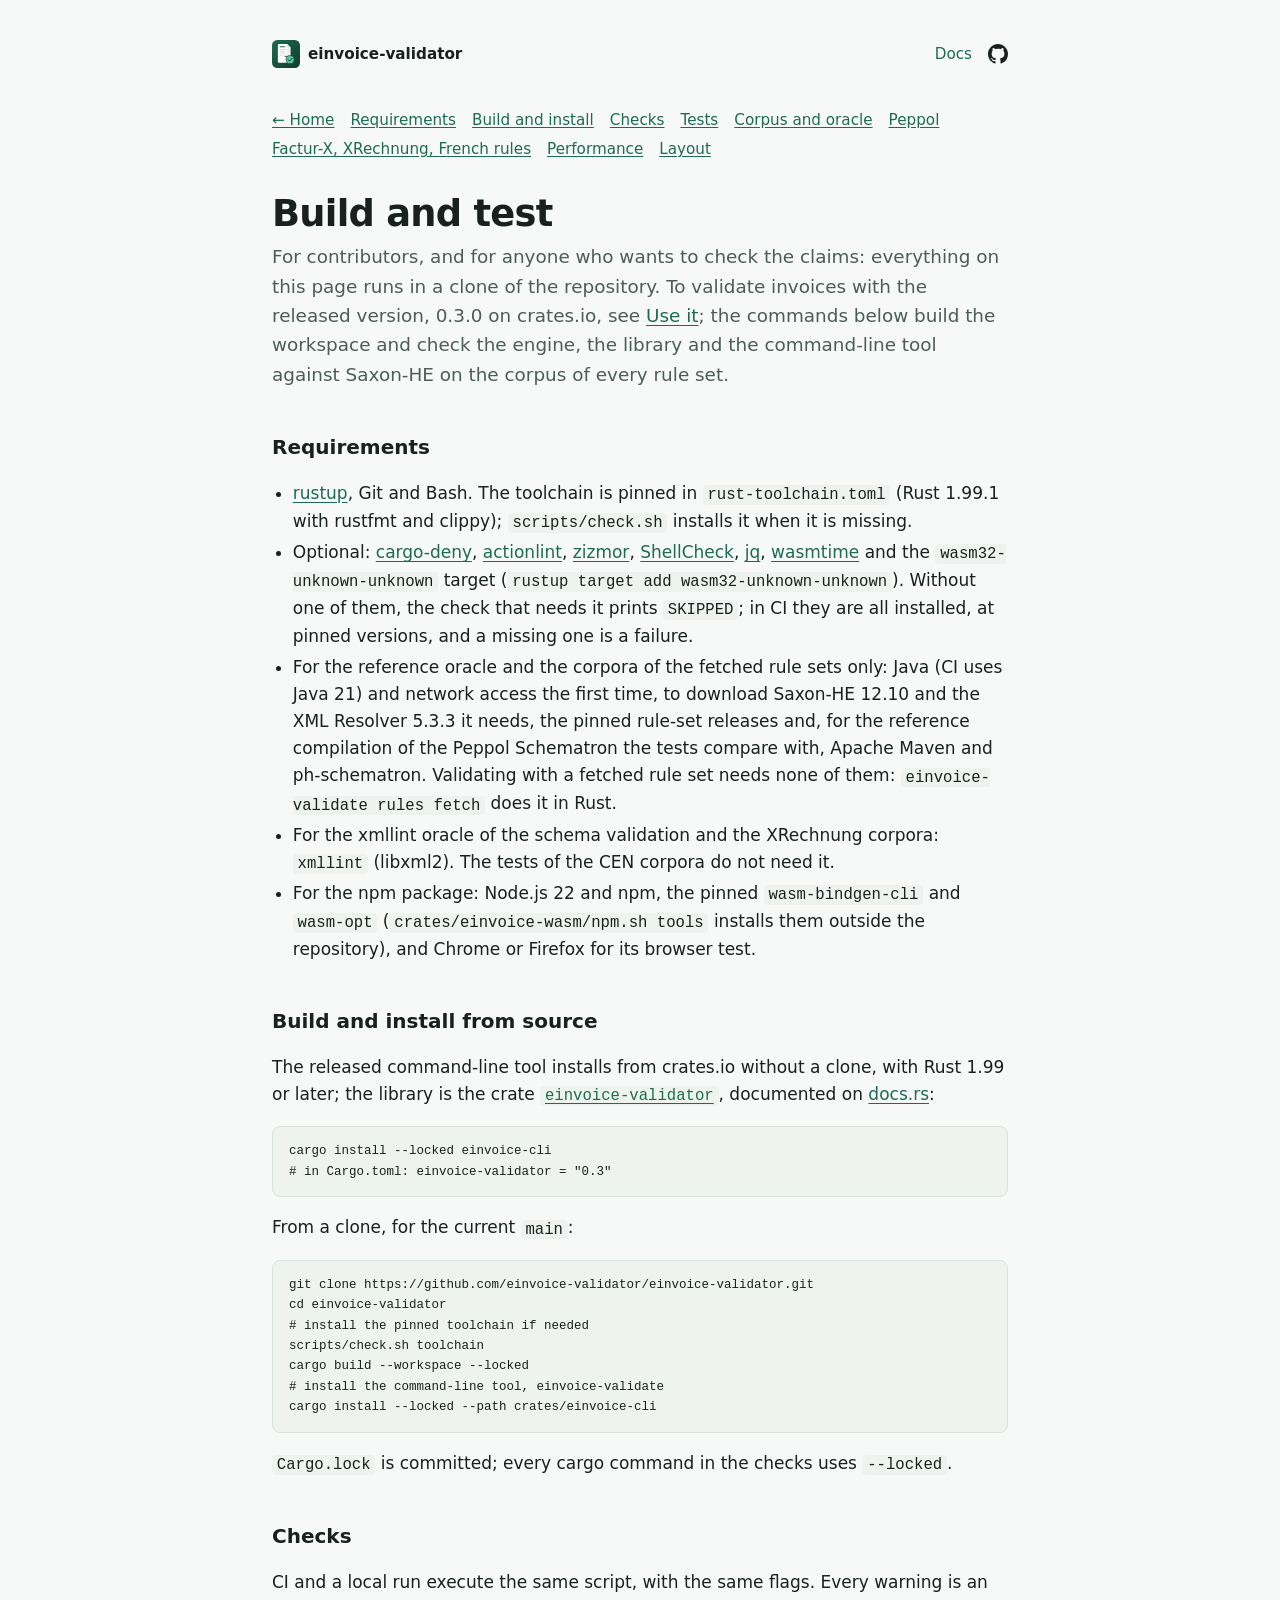
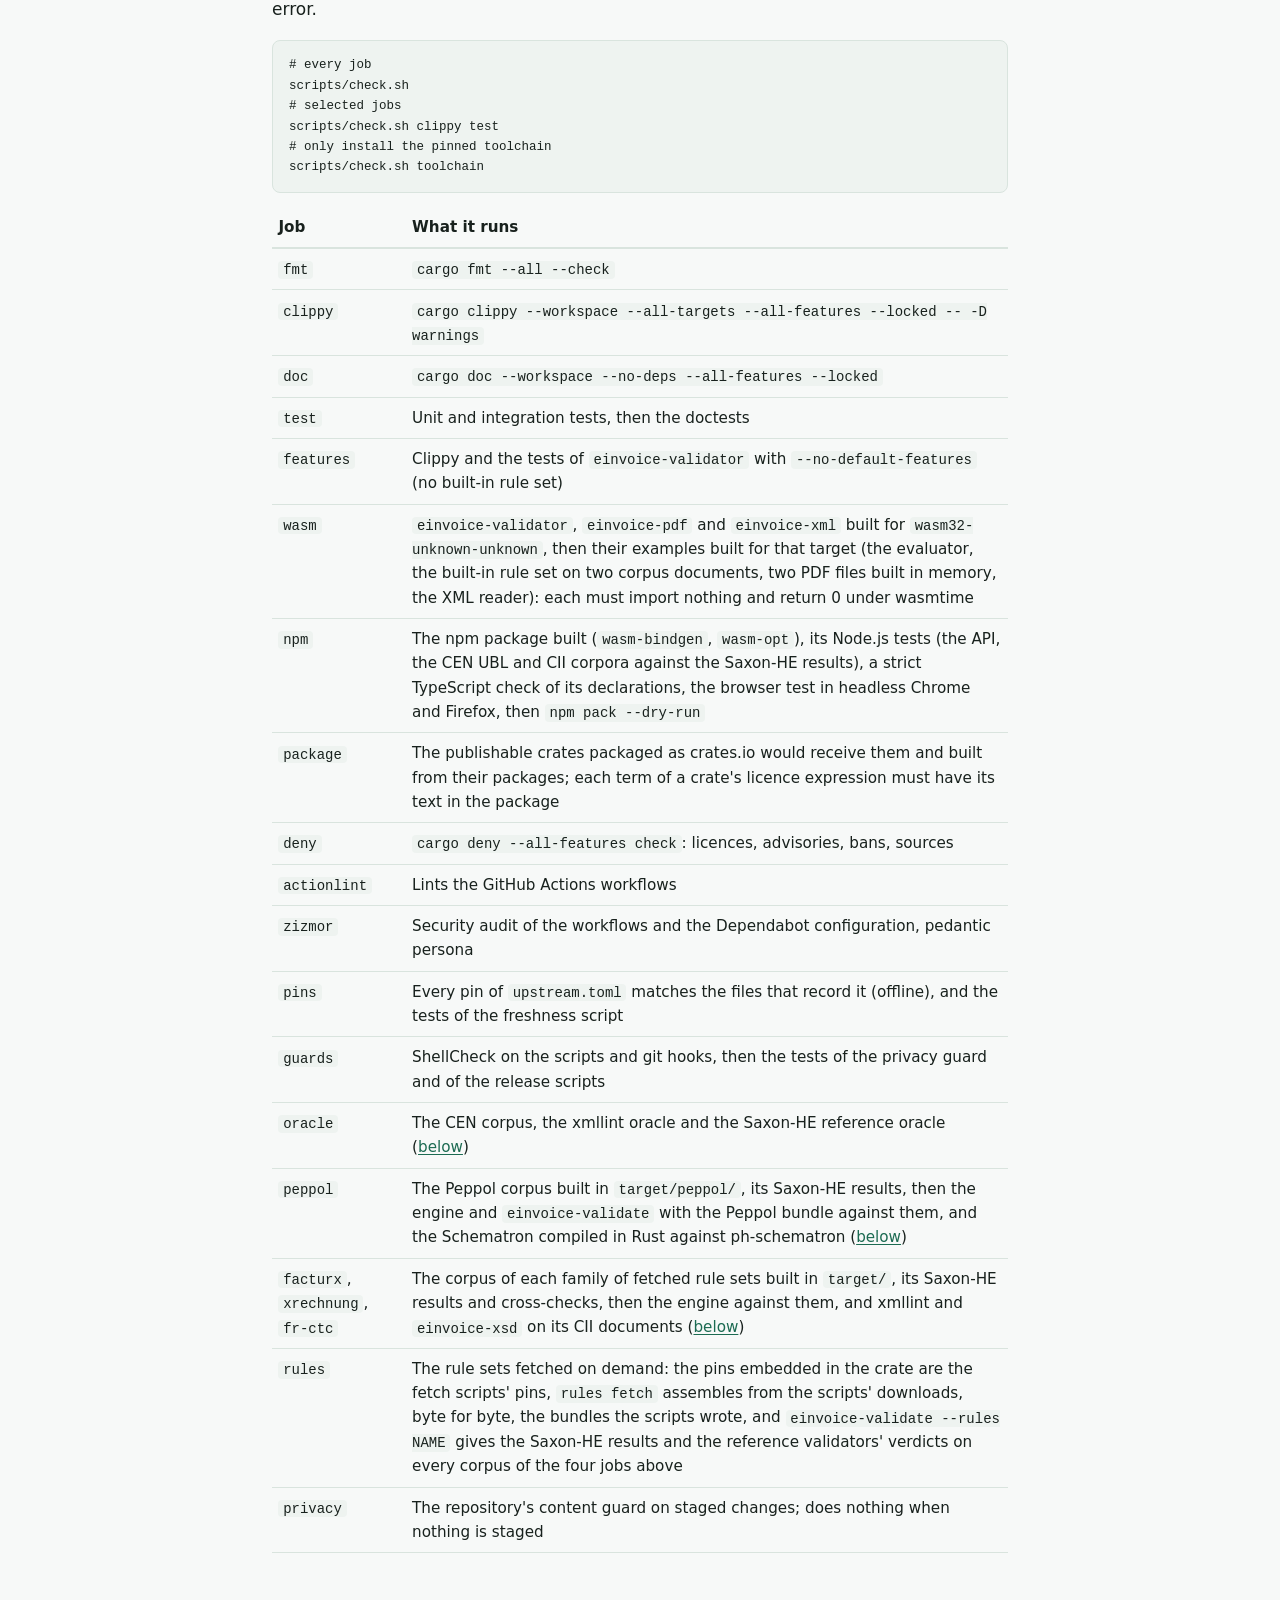
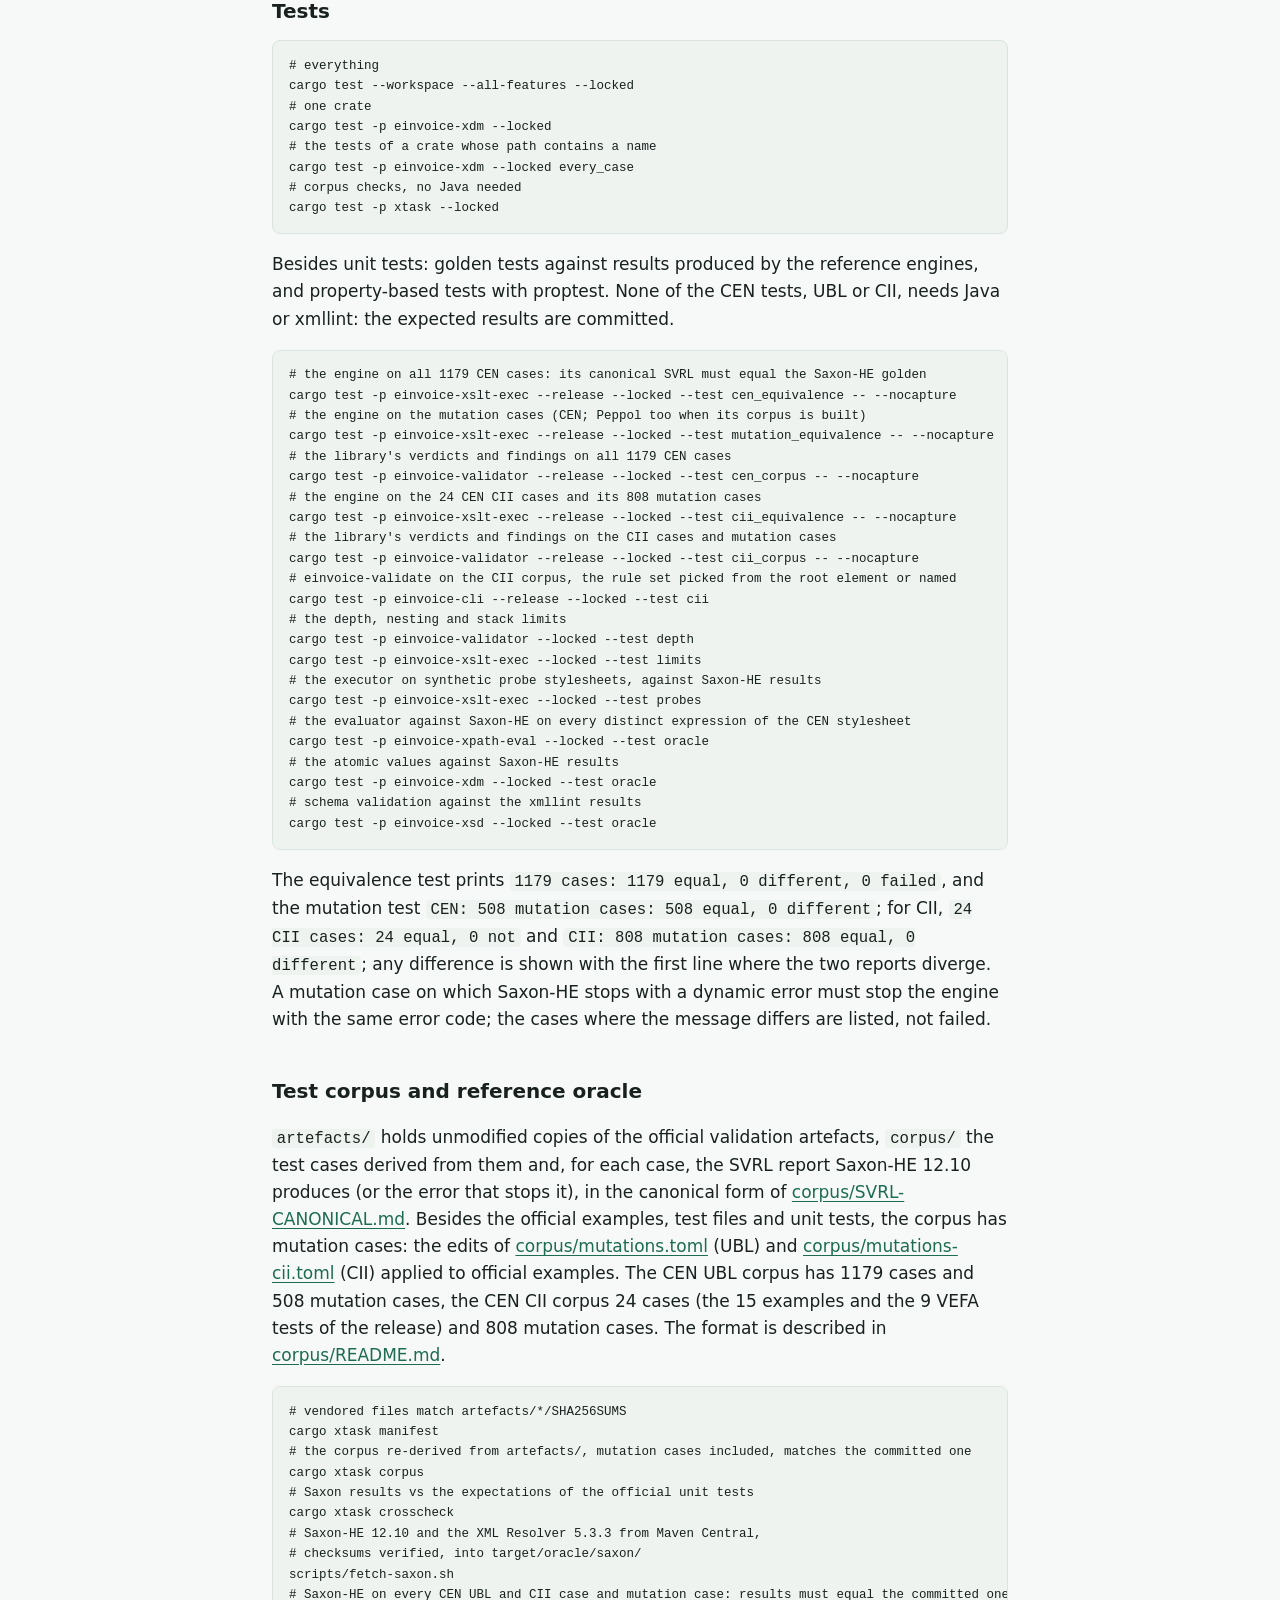
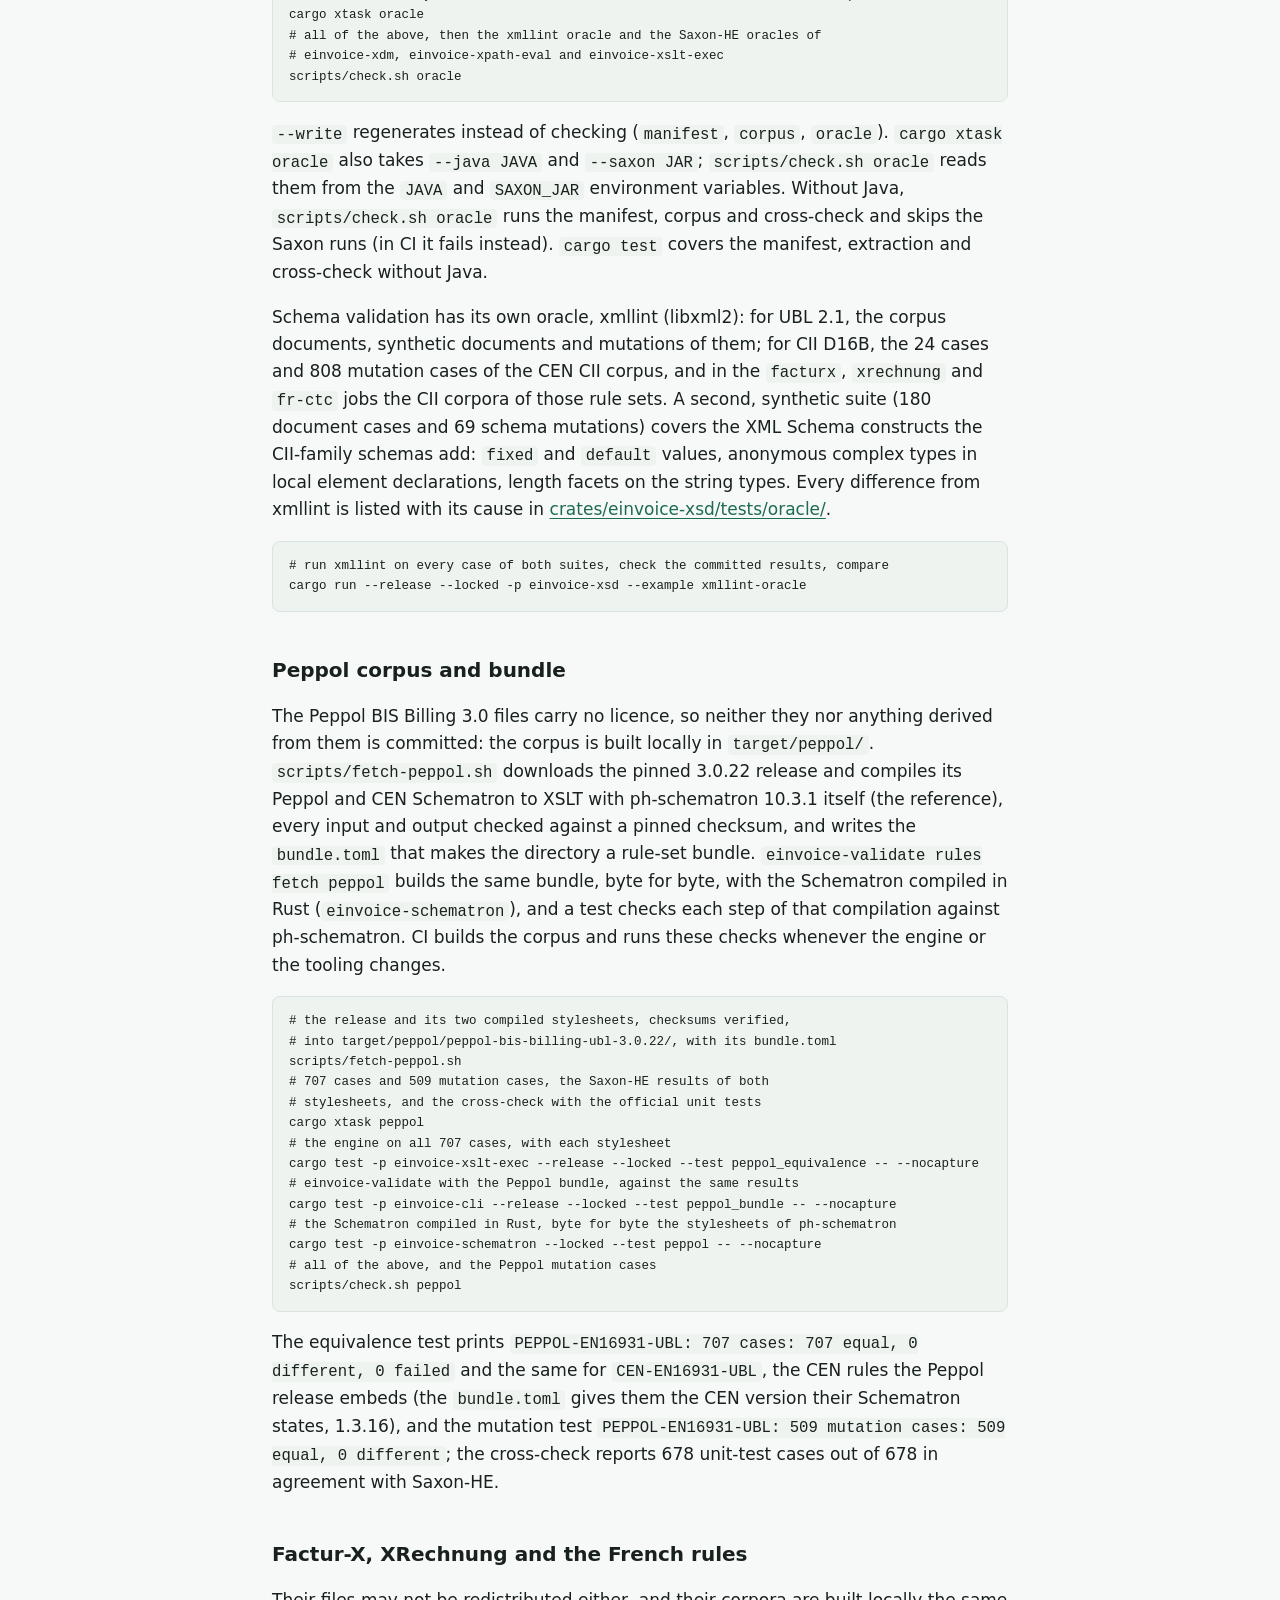
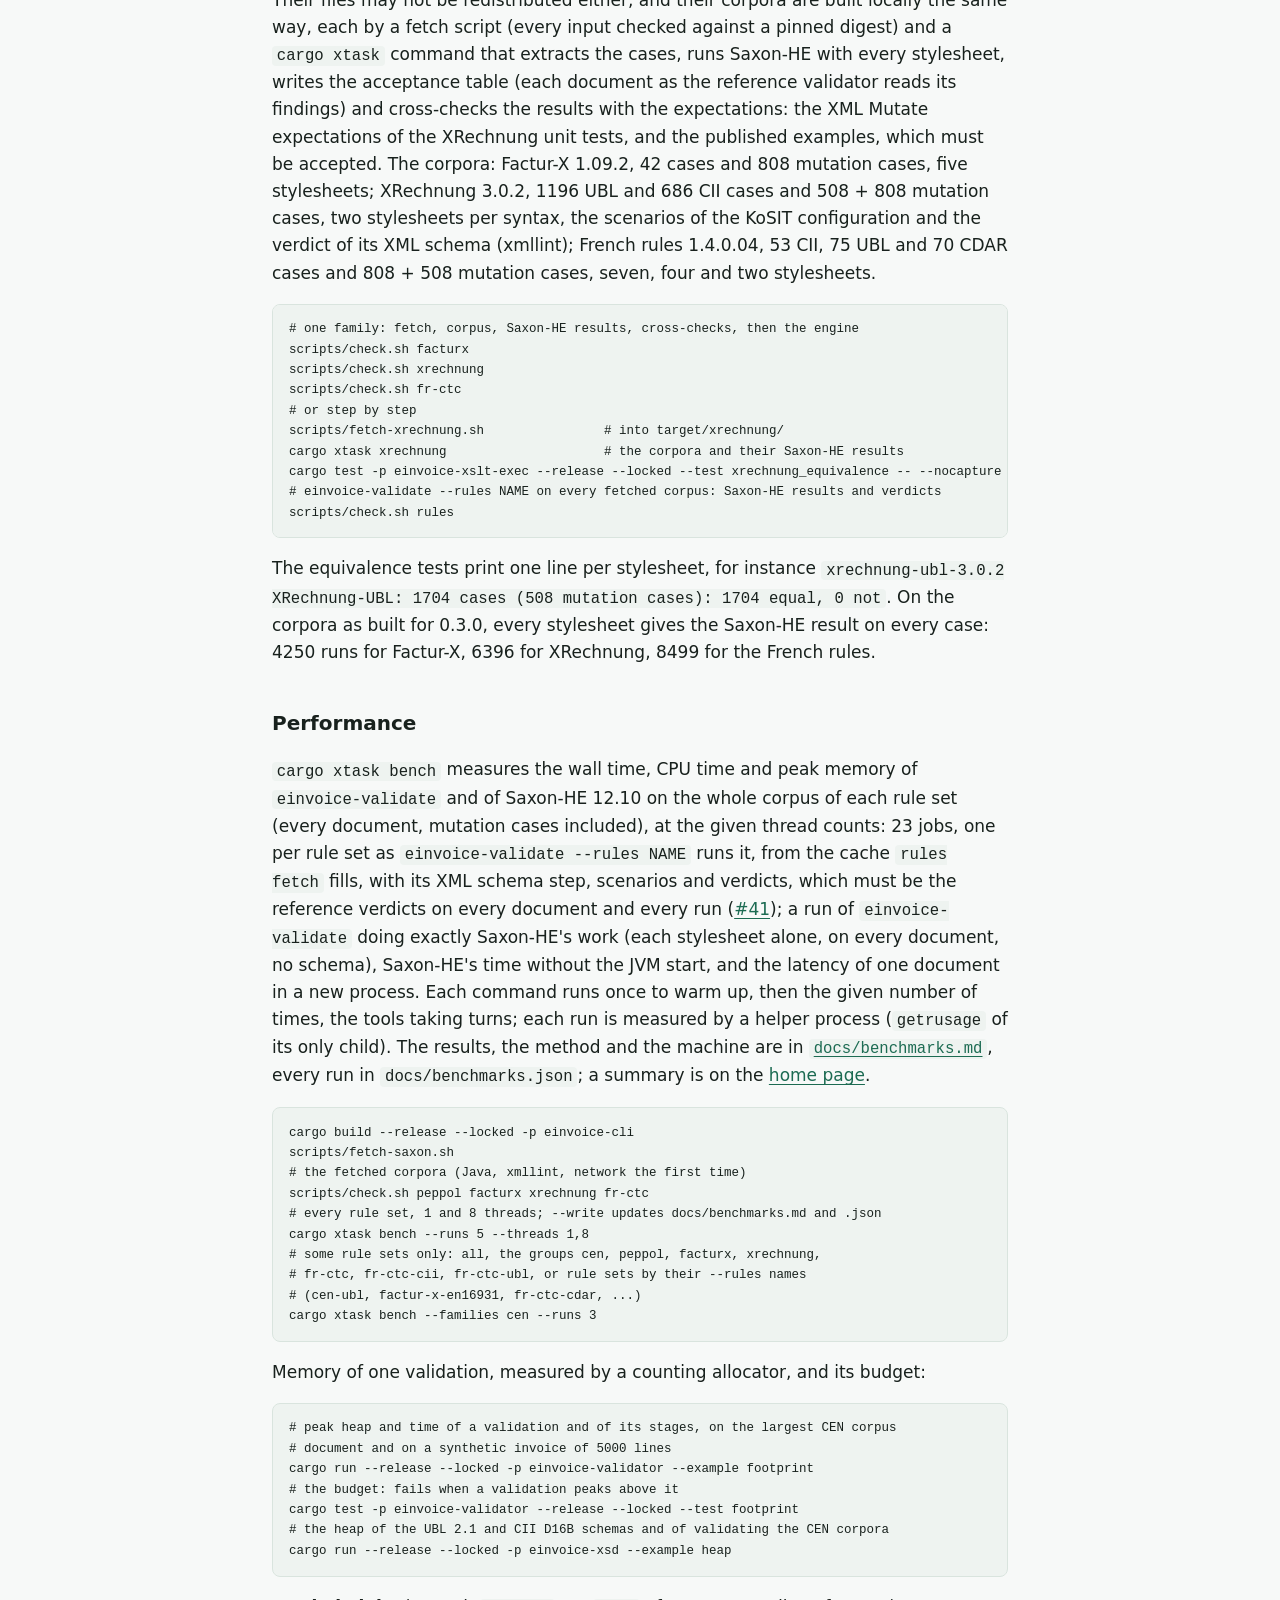
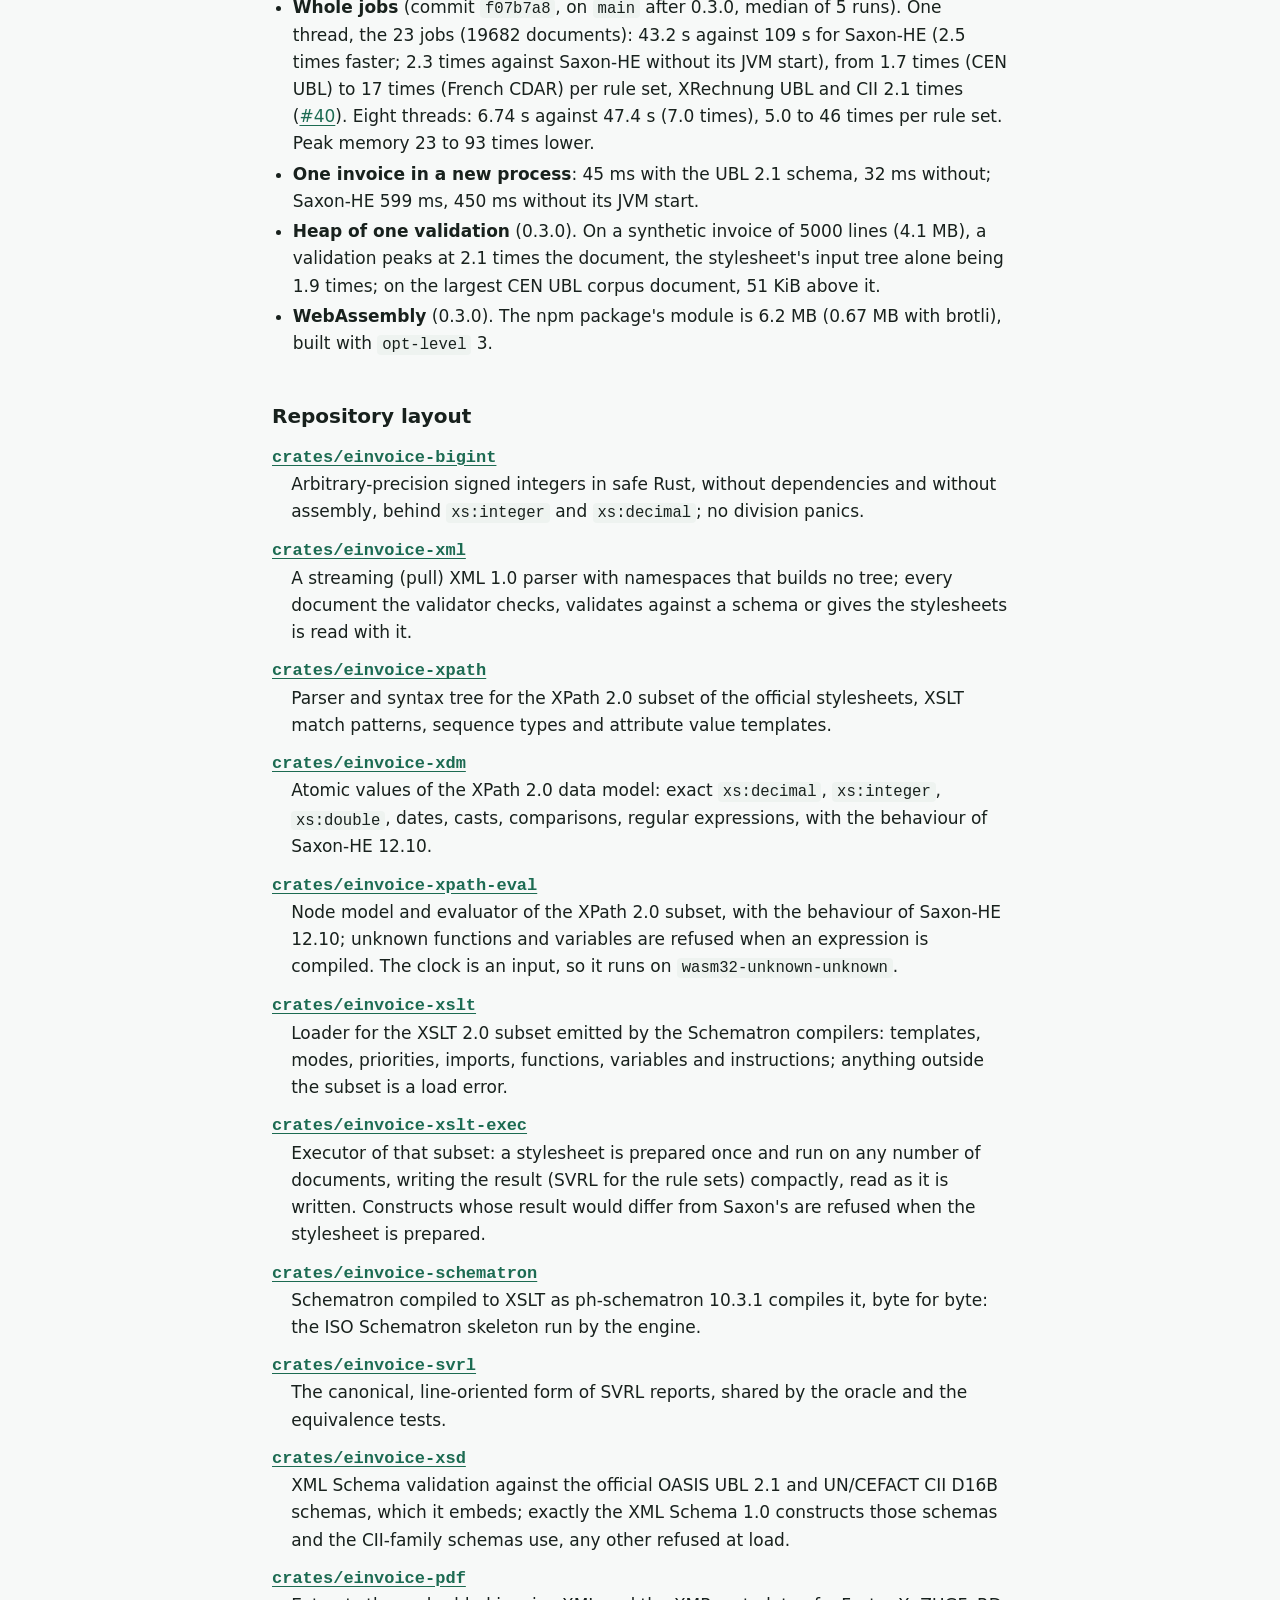
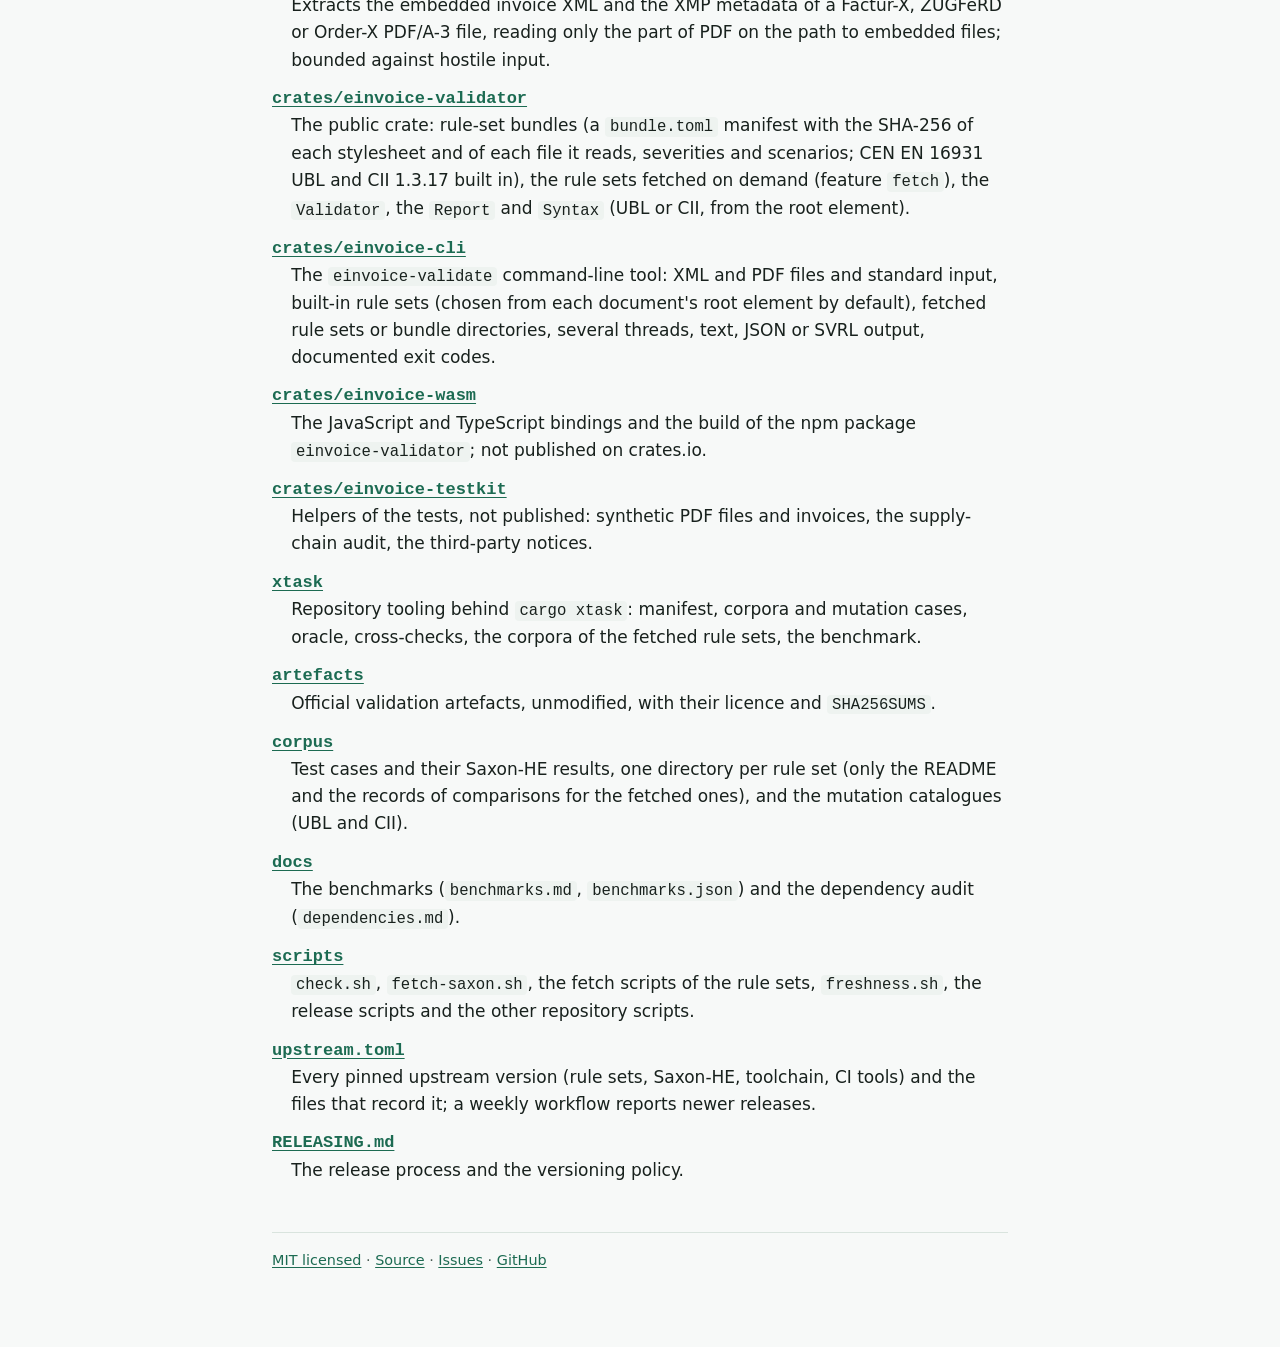
==== commit d4b3d11c: "Performance: the 23 jobs of einvoice-validate --rules, at f07b7a8 Each rule set measured as einvoice" ====
--- a/docs.html
+++ b/docs.html
@@ -163,15 +163,16 @@
 <p>The equivalence tests print one line per stylesheet, for instance <code>xrechnung-ubl-3.0.2 XRechnung-UBL: 1704 cases (508 mutation cases): 1704 equal, 0 not</code>. On the corpora as built for 0.3.0, every stylesheet gives the Saxon-HE result on every case: 4250 runs for Factur-X, 6396 for XRechnung, 8499 for the French rules.</p>
 
 <h2 id="performance">Performance</h2>
-<p><code>cargo xtask bench</code> measures the wall time, CPU time and peak memory of <code>einvoice-validate</code> and of Saxon-HE 12.10 on the whole corpus of each rule set (every document, mutation cases included, through every stylesheet), at the given thread counts, a run of <code>einvoice-validate</code> doing exactly Saxon-HE's work (each stylesheet alone, no schema), Saxon-HE's time without the JVM start, and the latency of one document in a new process. Each command runs once to warm up, then the given number of times, the tools taking turns; each run is measured by a helper process (<code>getrusage</code> of its only child). The results, the method and the machine are in <a href="https://github.com/einvoice-validator/einvoice-validator/blob/main/docs/benchmarks.md"><code>docs/benchmarks.md</code></a>, every run in <code>docs/benchmarks.json</code>; a summary is on the <a href="./#performance">home page</a>.</p>
+<p><code>cargo xtask bench</code> measures the wall time, CPU time and peak memory of <code>einvoice-validate</code> and of Saxon-HE 12.10 on the whole corpus of each rule set (every document, mutation cases included), at the given thread counts: 23 jobs, one per rule set as <code>einvoice-validate --rules NAME</code> runs it, from the cache <code>rules fetch</code> fills, with its XML schema step, scenarios and verdicts, which must be the reference verdicts on every document and every run (<a href="https://github.com/einvoice-validator/einvoice-validator/issues/41">#41</a>); a run of <code>einvoice-validate</code> doing exactly Saxon-HE's work (each stylesheet alone, on every document, no schema), Saxon-HE's time without the JVM start, and the latency of one document in a new process. Each command runs once to warm up, then the given number of times, the tools taking turns; each run is measured by a helper process (<code>getrusage</code> of its only child). The results, the method and the machine are in <a href="https://github.com/einvoice-validator/einvoice-validator/blob/main/docs/benchmarks.md"><code>docs/benchmarks.md</code></a>, every run in <code>docs/benchmarks.json</code>; a summary is on the <a href="./#performance">home page</a>.</p>
 <pre><code>cargo build --release --locked -p einvoice-cli
 scripts/fetch-saxon.sh
 # the fetched corpora (Java, xmllint, network the first time)
 scripts/check.sh peppol facturx xrechnung fr-ctc
 # every rule set, 1 and 8 threads; --write updates docs/benchmarks.md and .json
 cargo xtask bench --runs 5 --threads 1,8
-# some rule sets only: all, cen, cen-ubl, cen-cii, peppol, facturx,
-# xrechnung(-ubl|-cii), fr-ctc(-cii|-ubl|-cdar)
+# some rule sets only: all, the groups cen, peppol, facturx, xrechnung,
+# fr-ctc, fr-ctc-cii, fr-ctc-ubl, or rule sets by their --rules names
+# (cen-ubl, factur-x-en16931, fr-ctc-cdar, ...)
 cargo xtask bench --families cen --runs 3</code></pre>
 <p>Memory of one validation, measured by a counting allocator, and its budget:</p>
 <pre><code># peak heap and time of a validation and of its stages, on the largest CEN corpus
@@ -182,8 +183,8 @@
 # the heap of the UBL 2.1 and CII D16B schemas and of validating the CEN corpora
 cargo run --release --locked -p einvoice-xsd --example heap</code></pre>
 <ul>
-<li><strong>Whole jobs</strong> (commit <code>61df544</code>, on <code>main</code> after 0.3.0, median of 5 runs). One thread, the nine jobs: 37.2 s against 80.6 s for Saxon-HE (2.2 times faster; 2.0 times against Saxon-HE without its JVM start), from 1.0 times (XRechnung UBL) to 16 times (French CDAR) per rule set. Eight threads: 5.4 s against 33.9 s (6.2 times), 2.9 to 53 times per rule set. Peak memory 19 to 46 times lower.</li>
-<li><strong>One invoice in a new process</strong>: 46 ms with the UBL 2.1 schema, 33 ms without; Saxon-HE 614 ms, 455 ms without its JVM start.</li>
+<li><strong>Whole jobs</strong> (commit <code>f07b7a8</code>, on <code>main</code> after 0.3.0, median of 5 runs). One thread, the 23 jobs (19682 documents): 43.2 s against 109 s for Saxon-HE (2.5 times faster; 2.3 times against Saxon-HE without its JVM start), from 1.7 times (CEN UBL) to 17 times (French CDAR) per rule set, XRechnung UBL and CII 2.1 times (<a href="https://github.com/einvoice-validator/einvoice-validator/issues/40">#40</a>). Eight threads: 6.74 s against 47.4 s (7.0 times), 5.0 to 46 times per rule set. Peak memory 23 to 93 times lower.</li>
+<li><strong>One invoice in a new process</strong>: 45 ms with the UBL 2.1 schema, 32 ms without; Saxon-HE 599 ms, 450 ms without its JVM start.</li>
 <li><strong>Heap of one validation</strong> (0.3.0). On a synthetic invoice of 5000 lines (4.1 MB), a validation peaks at 2.1 times the document, the stylesheet's input tree alone being 1.9 times; on the largest CEN UBL corpus document, 51 KiB above it.</li>
 <li><strong>WebAssembly</strong> (0.3.0). The npm package's module is 6.2 MB (0.67 MB with brotli), built with <code>opt-level</code> 3.</li>
 </ul>
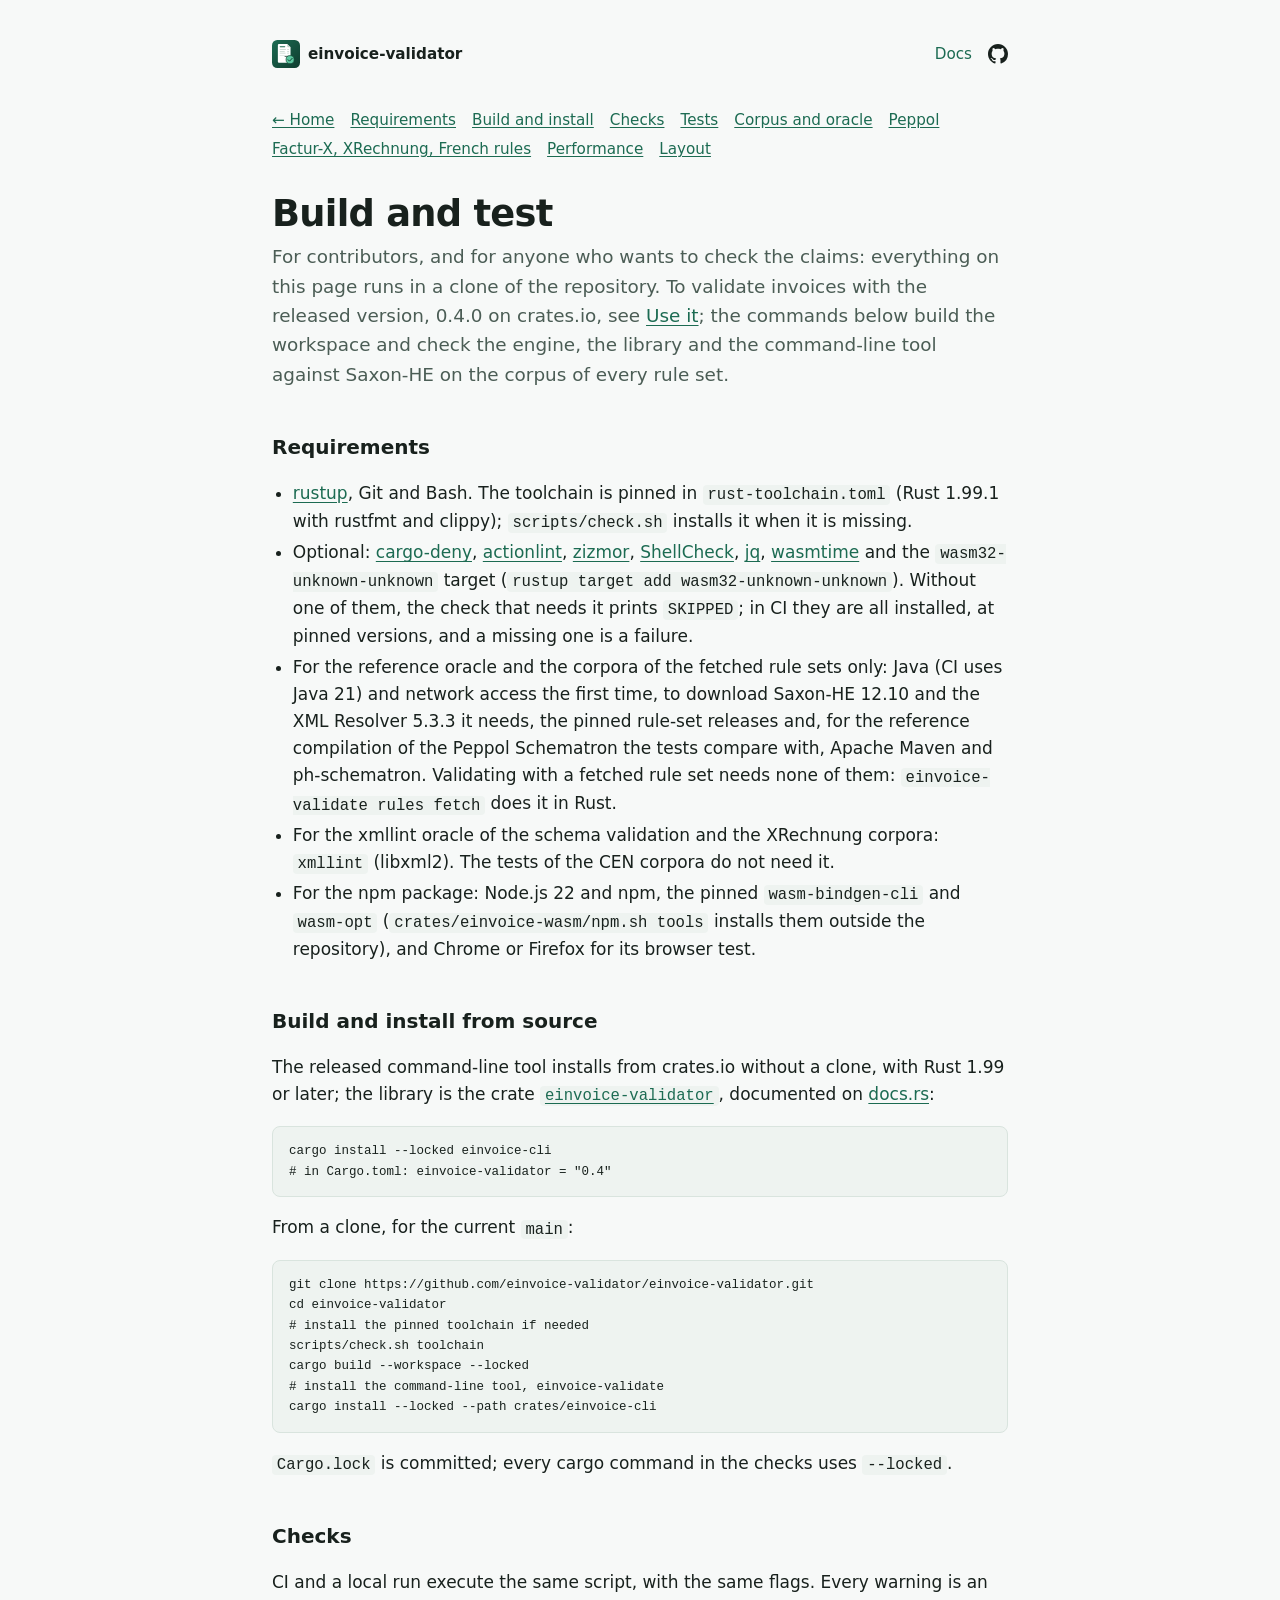
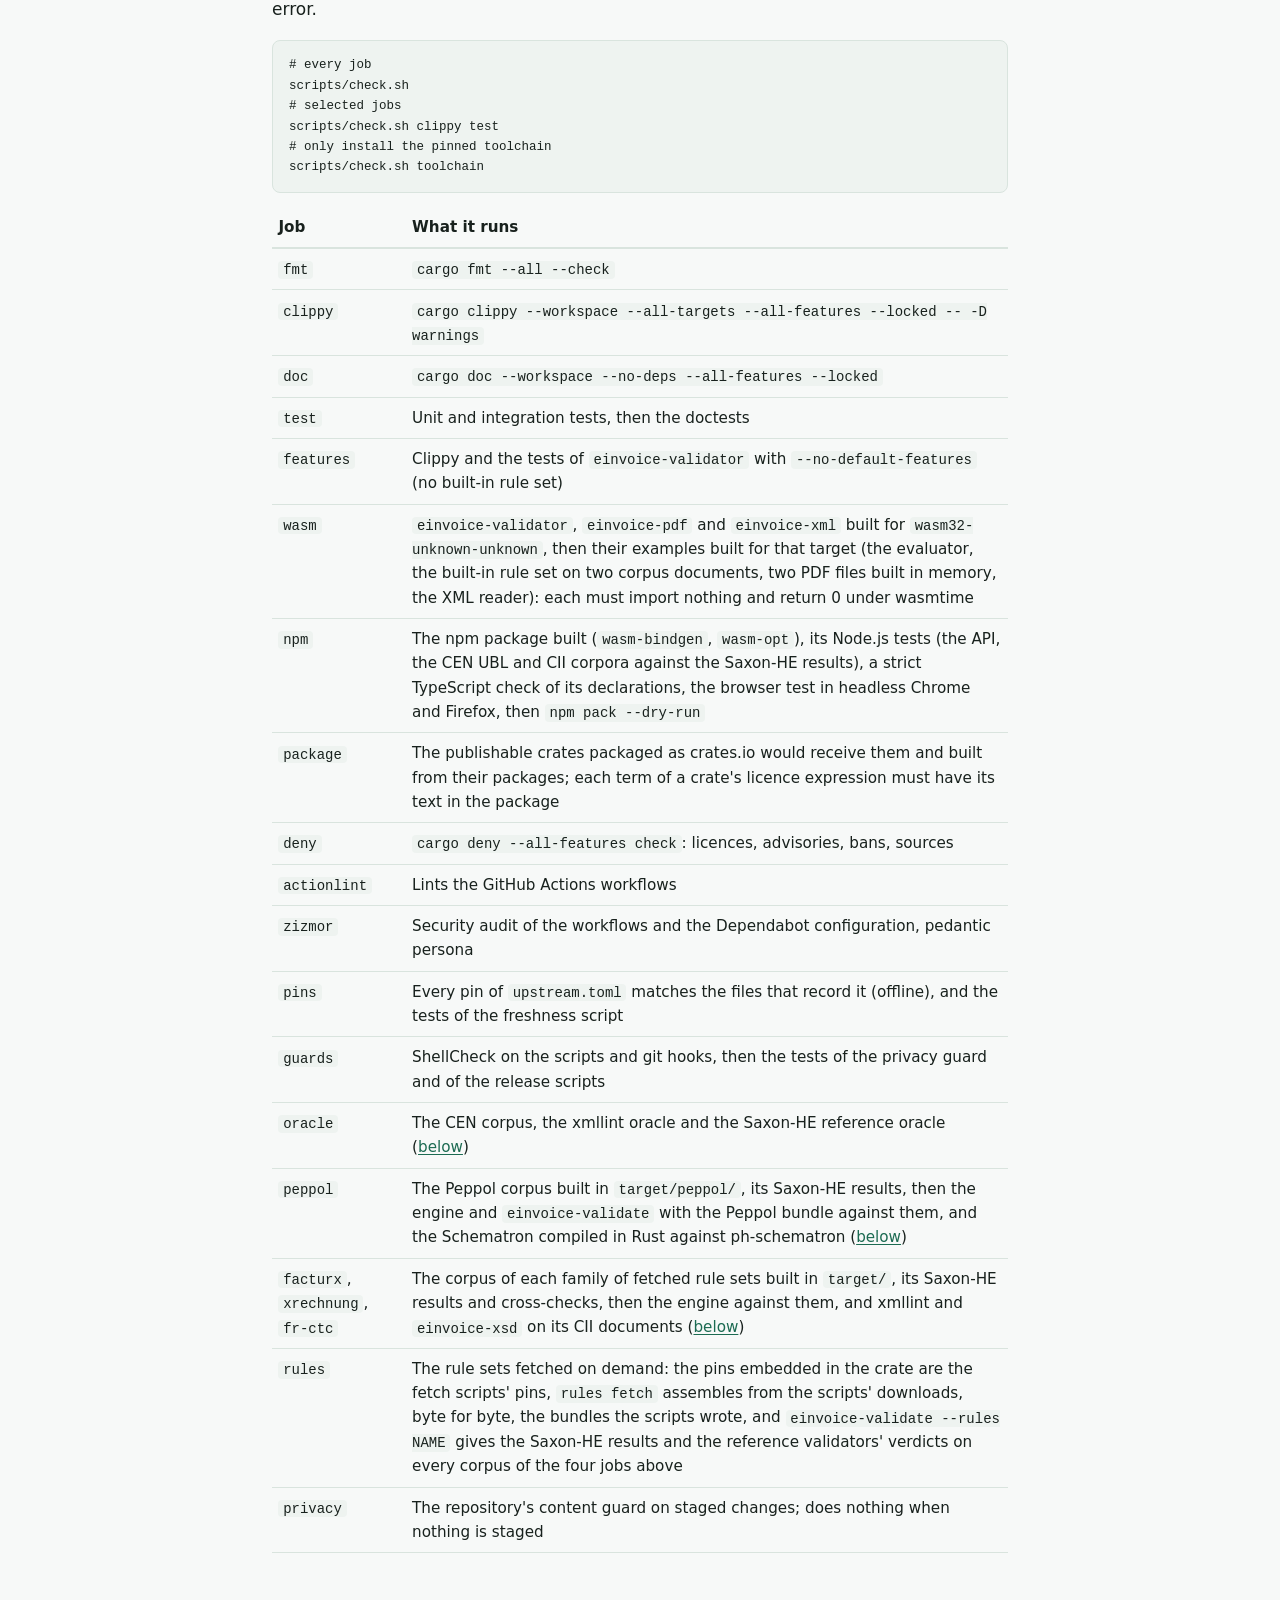
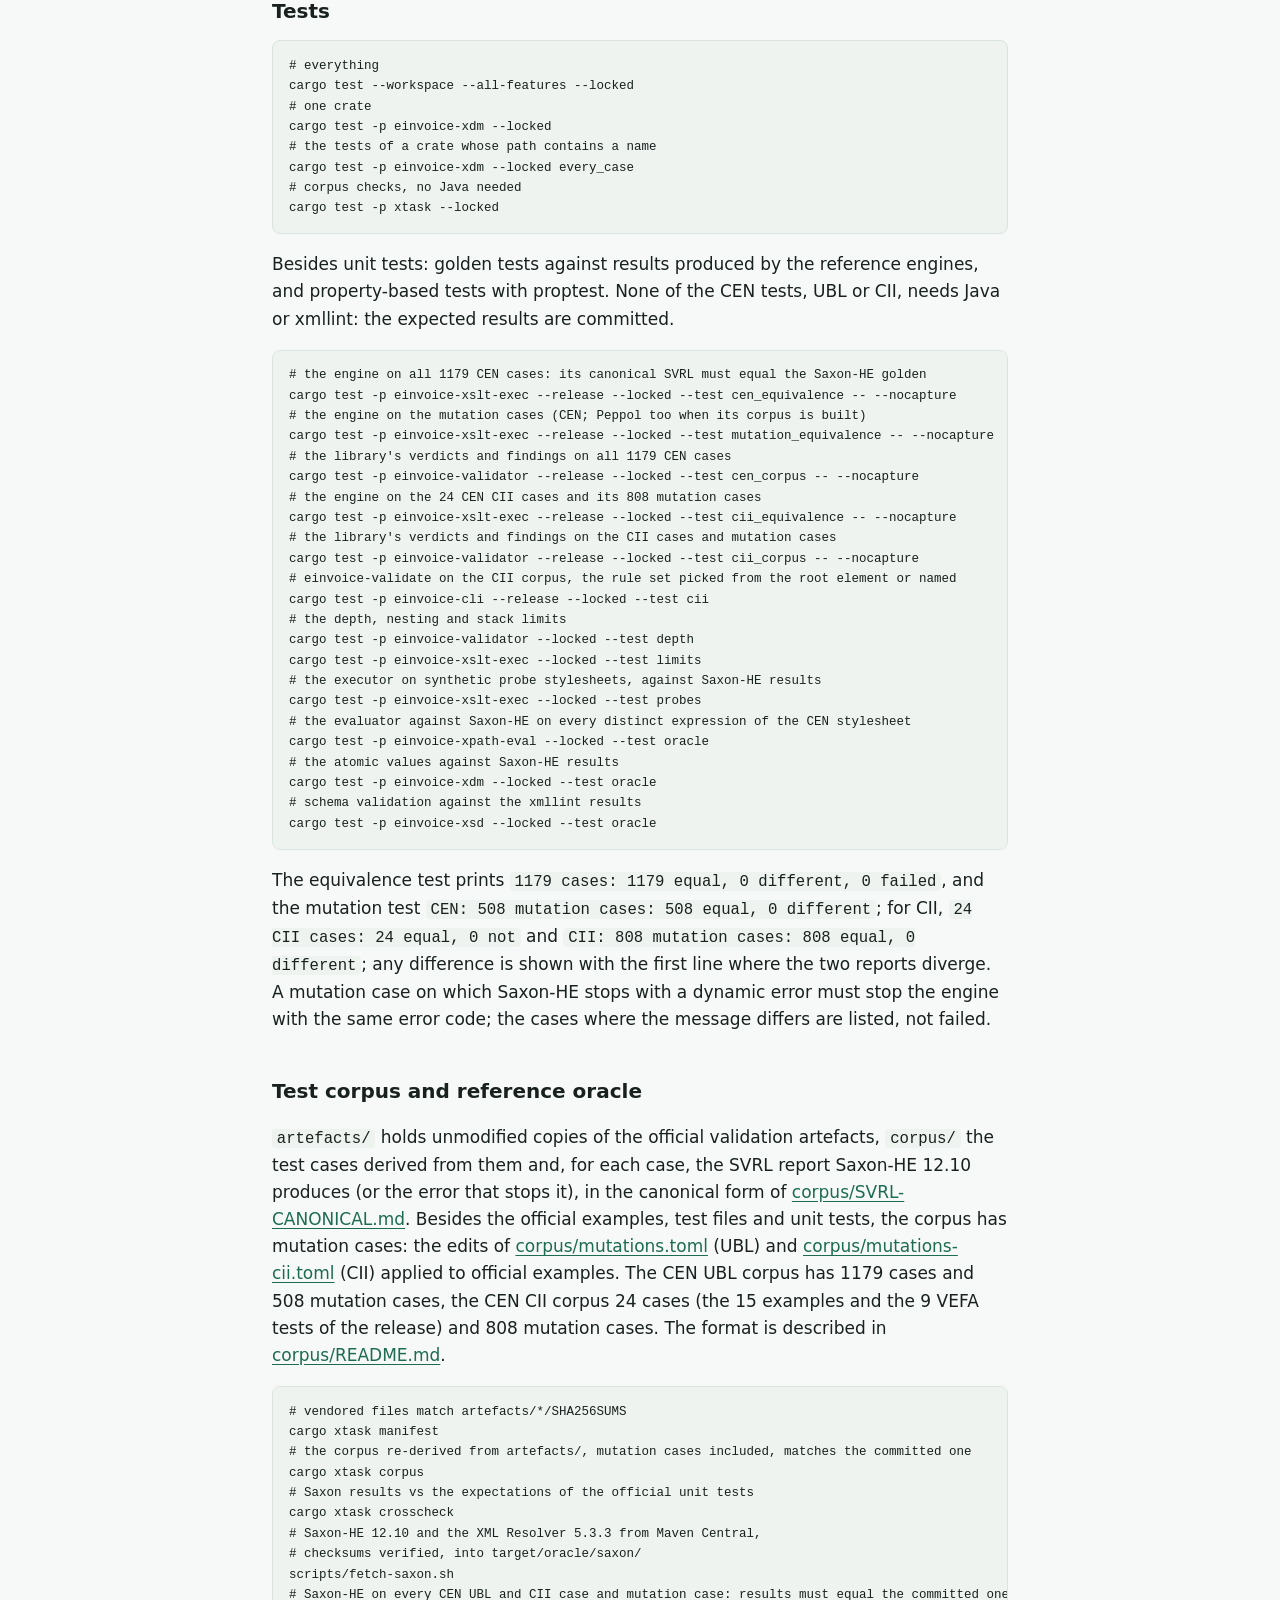
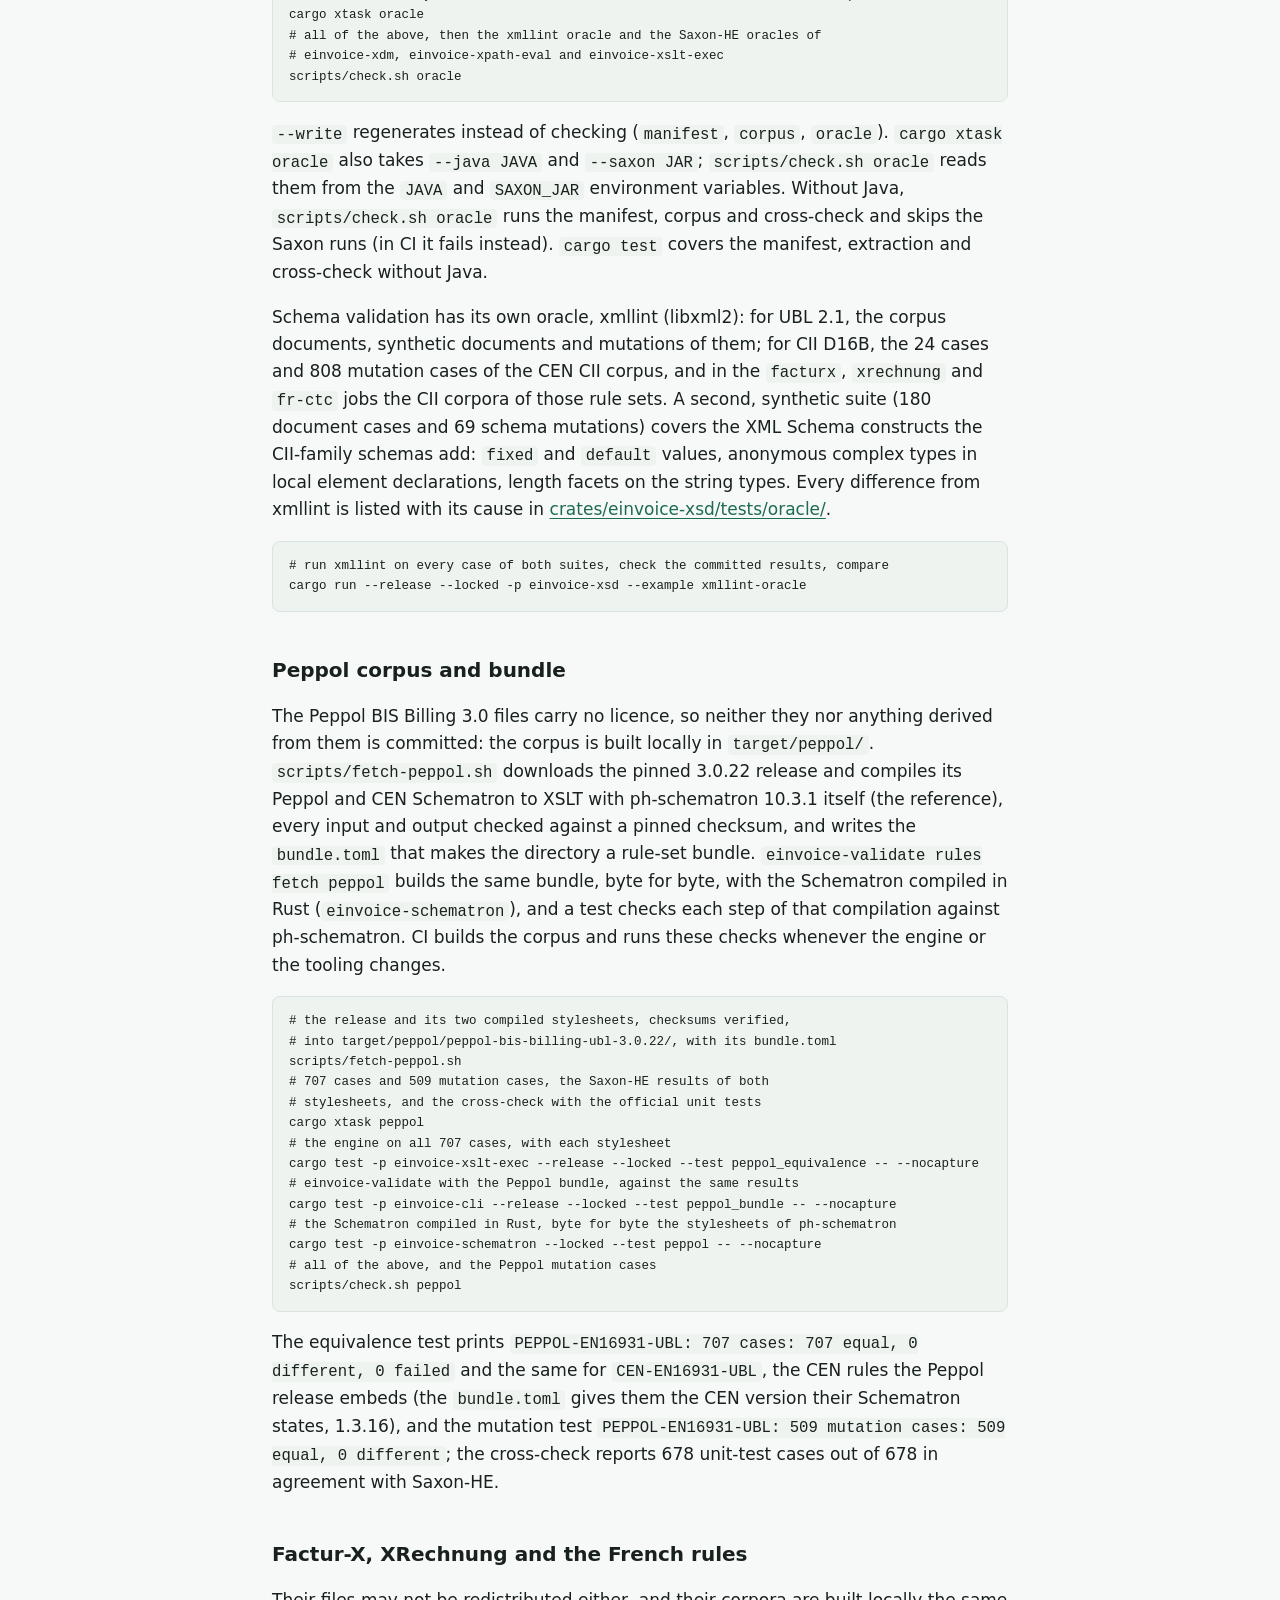
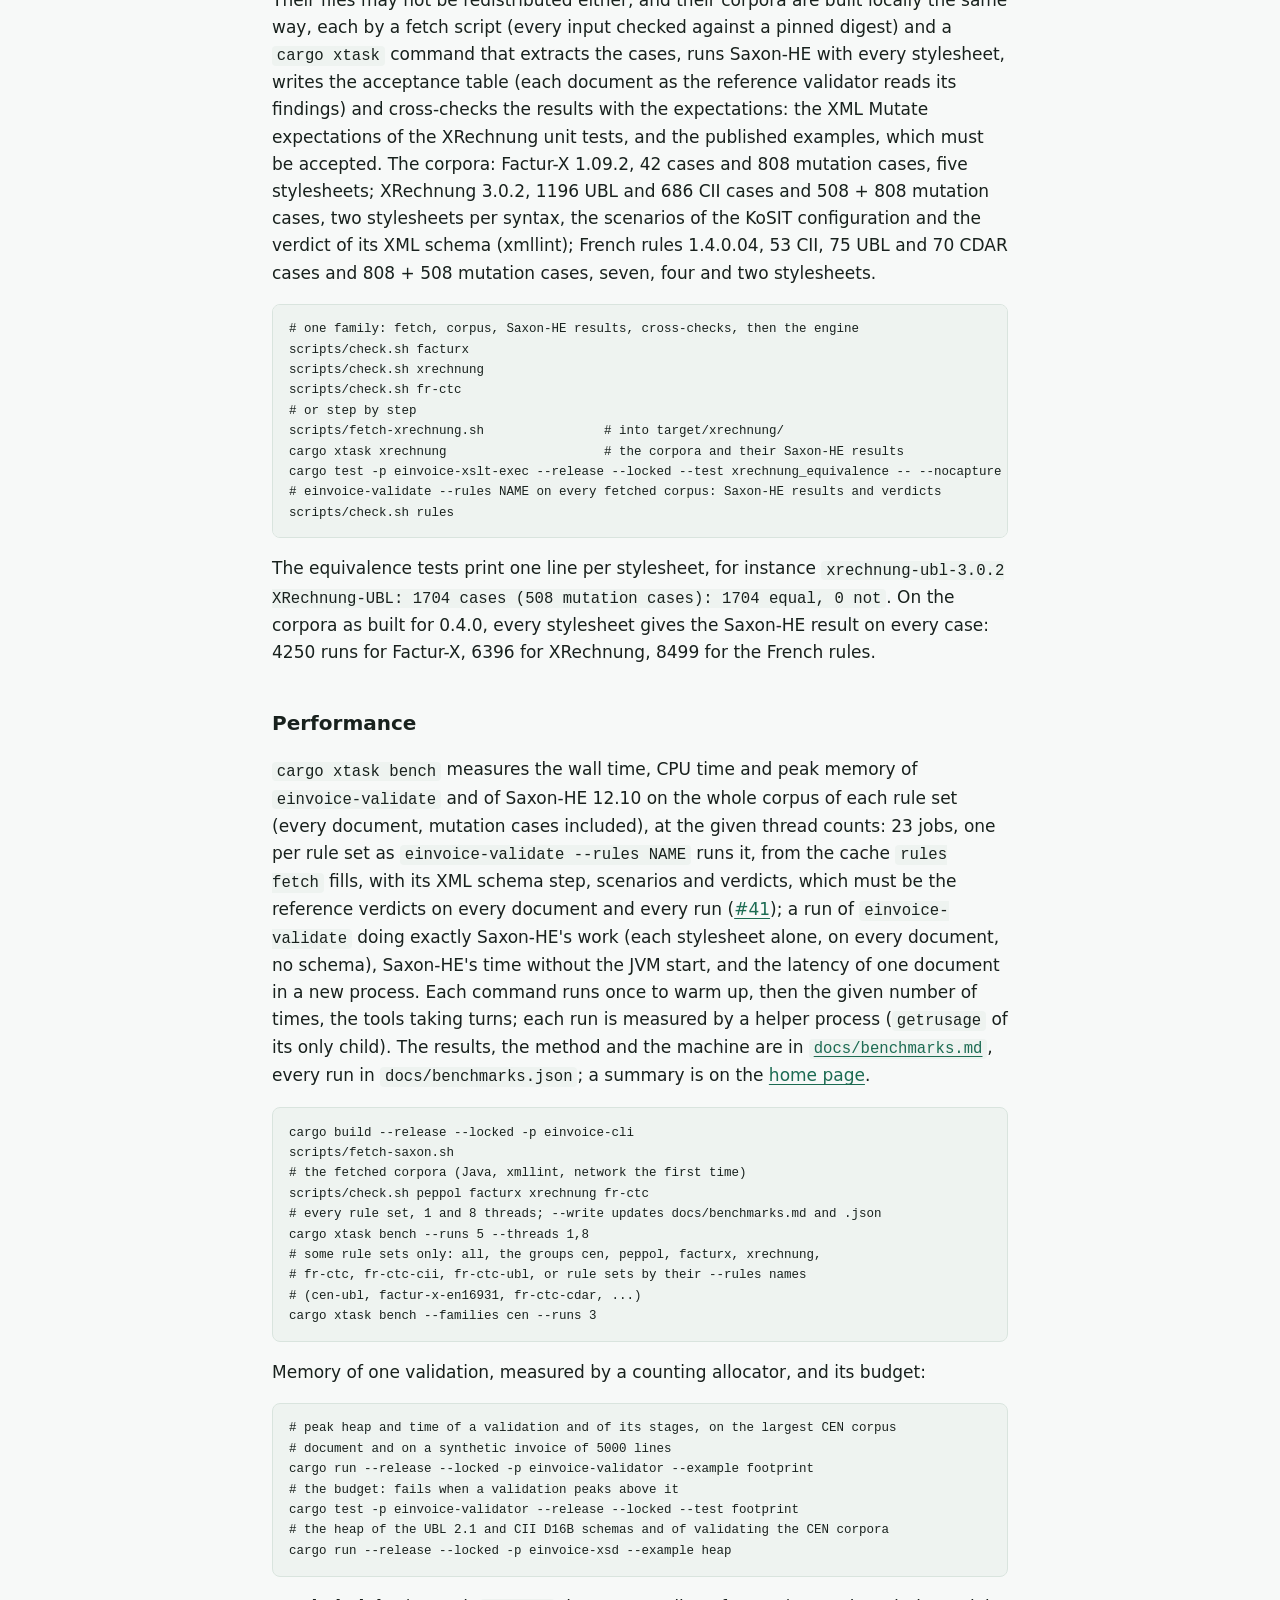
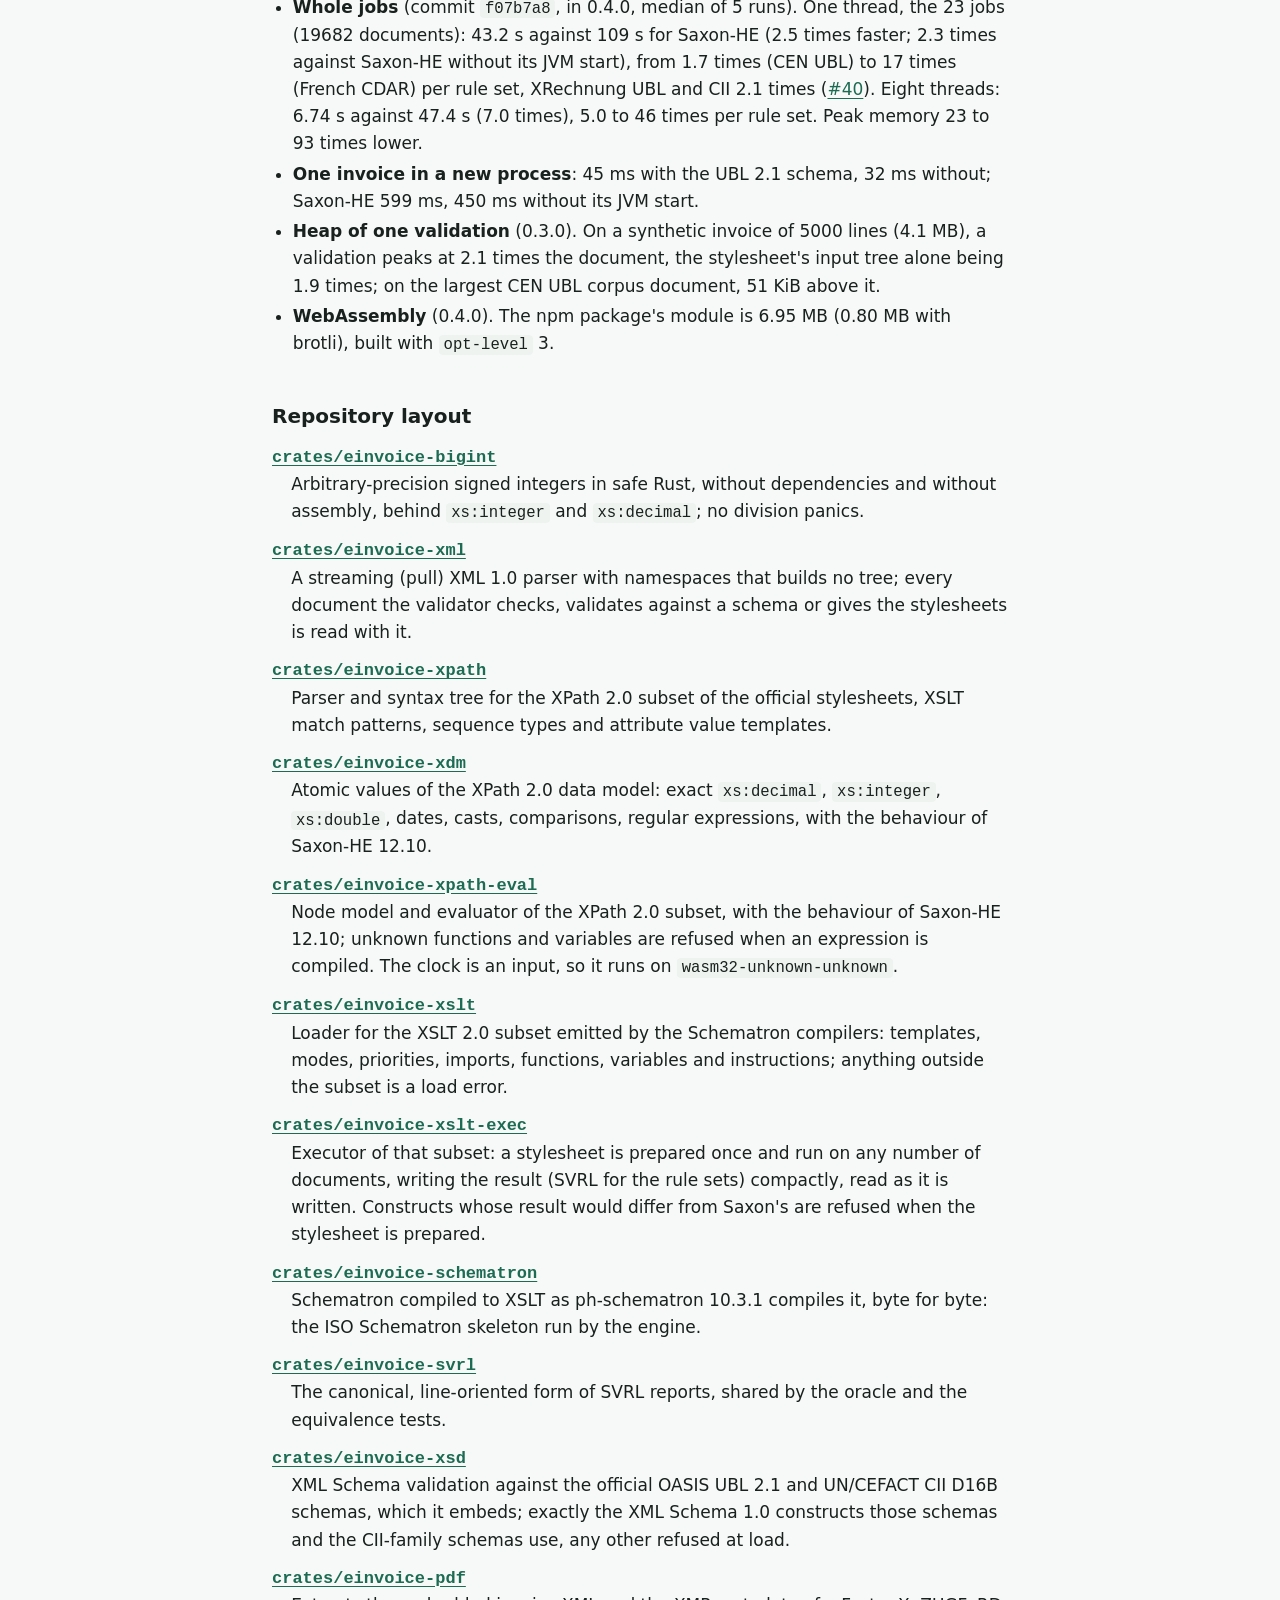
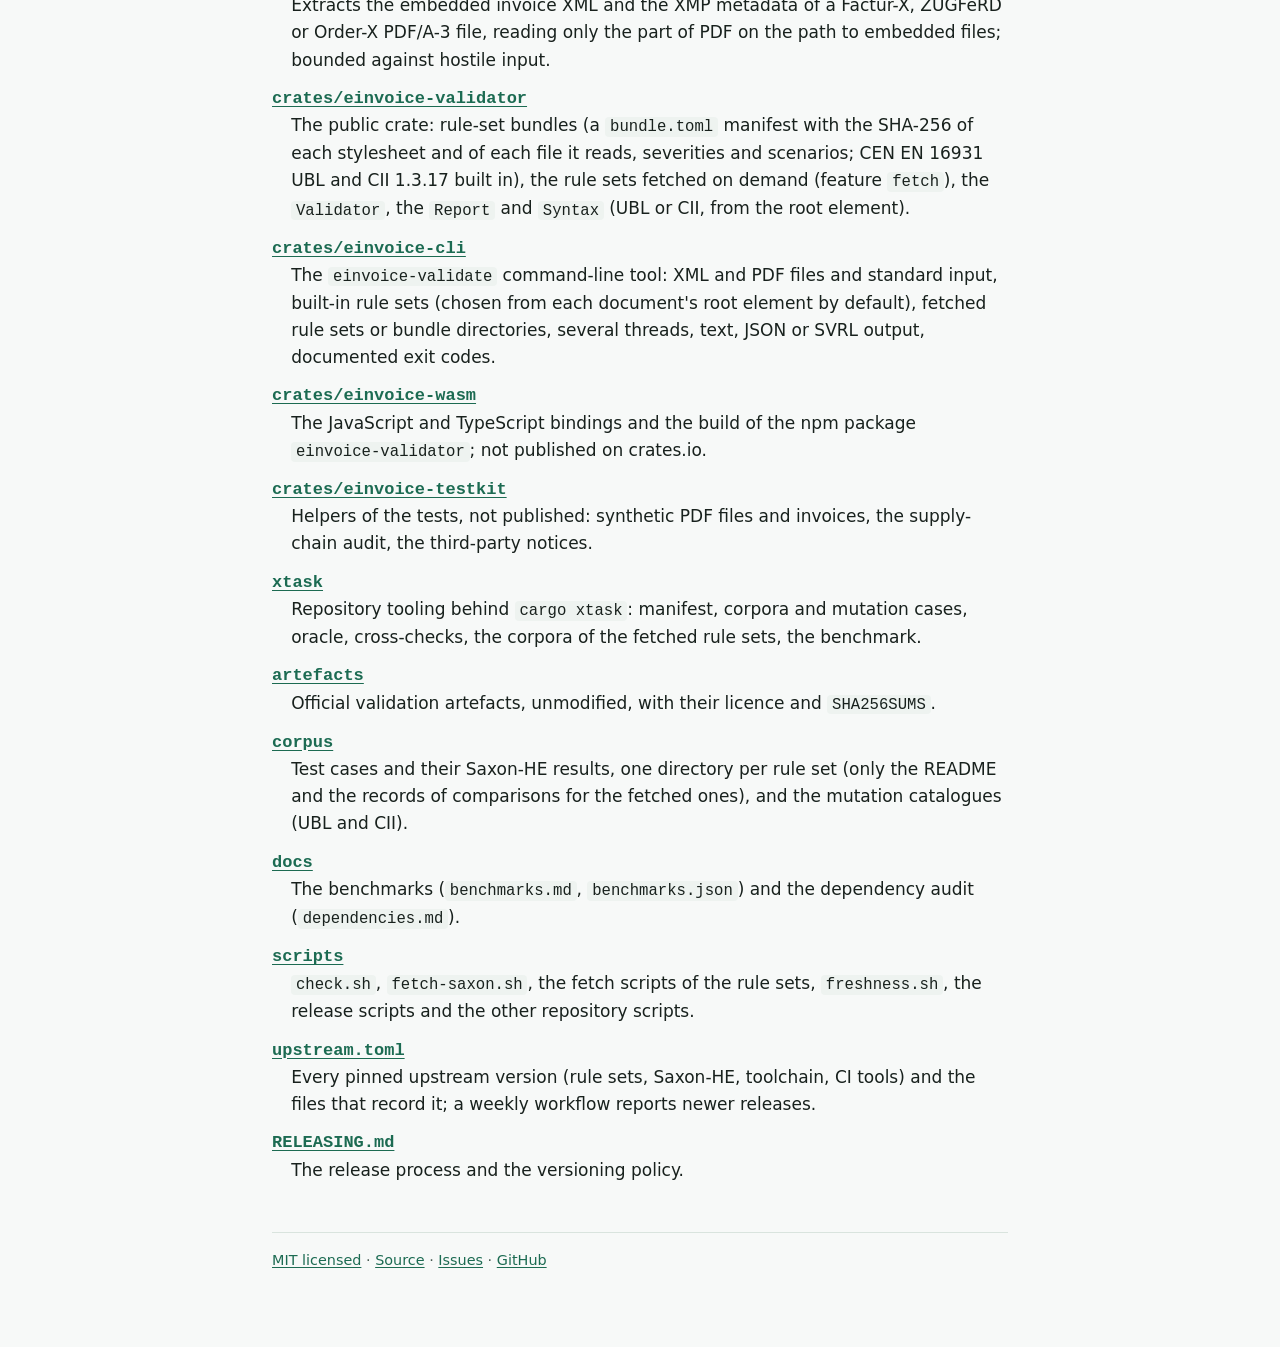
==== commit 471ef793: "Status: 0.4.0 released Home page: 0.4.0 (release notes, the thirteen crates at 0.4.0, the library at" ====
--- a/docs.html
+++ b/docs.html
@@ -15,7 +15,7 @@
 <header class="top"><a href="./" class="brand"><img src="favicon.svg" alt="" width="28" height="28">einvoice-validator</a><span><a href="docs.html" aria-current="page">Docs</a> <a href="https://github.com/einvoice-validator" class="gh" aria-label="einvoice-validator on GitHub"><svg viewBox="0 0 16 16" width="20" height="20" aria-hidden="true" fill="currentColor"><path d="M8 0C3.58 0 0 3.58 0 8c0 3.54 2.29 6.53 5.47 7.59.4.07.55-.17.55-.38 0-.19-.01-.82-.01-1.49-2.01.37-2.53-.49-2.69-.94-.09-.23-.48-.94-.82-1.13-.28-.15-.68-.52-.01-.53.63-.01 1.08.58 1.23.82.72 1.21 1.87.87 2.33.66.07-.52.28-.87.51-1.07-1.78-.2-3.64-.89-3.64-3.95 0-.87.31-1.59.82-2.15-.08-.2-.36-1.02.08-2.12 0 0 .67-.21 2.2.82.64-.18 1.32-.27 2-.27.68 0 1.36.09 2 .27 1.53-1.04 2.2-.82 2.2-.82.44 1.1.16 1.92.08 2.12.51.56.82 1.27.82 2.15 0 3.07-1.87 3.75-3.65 3.95.29.25.54.73.54 1.48 0 1.07-.01 1.93-.01 2.2 0 .21.15.46.55.38A8.013 8.013 0 0016 8c0-4.42-3.58-8-8-8z"/></svg></a></span></header>
 <nav class="toc" aria-label="On this page"><a href="./">← Home</a> <a href="#requirements">Requirements</a> <a href="#build">Build and install</a> <a href="#checks">Checks</a> <a href="#tests">Tests</a> <a href="#oracle">Corpus and oracle</a> <a href="#peppol">Peppol</a> <a href="#fetched">Factur-X, XRechnung, French rules</a> <a href="#performance">Performance</a> <a href="#layout">Layout</a></nav>
 <h1>Build and test</h1>
-<p class="lead">For contributors, and for anyone who wants to check the claims: everything on this page runs in a clone of the repository. To validate invoices with the released version, 0.3.0 on crates.io, see <a href="./#use">Use it</a>; the commands below build the workspace and check the engine, the library and the command-line tool against Saxon-HE on the corpus of every rule set.</p>
+<p class="lead">For contributors, and for anyone who wants to check the claims: everything on this page runs in a clone of the repository. To validate invoices with the released version, 0.4.0 on crates.io, see <a href="./#use">Use it</a>; the commands below build the workspace and check the engine, the library and the command-line tool against Saxon-HE on the corpus of every rule set.</p>
 
 <h2 id="requirements">Requirements</h2>
 <ul>
@@ -29,7 +29,7 @@
 <h2 id="build">Build and install from source</h2>
 <p>The released command-line tool installs from crates.io without a clone, with Rust 1.99 or later; the library is the crate <a href="https://crates.io/crates/einvoice-validator"><code>einvoice-validator</code></a>, documented on <a href="https://docs.rs/einvoice-validator">docs.rs</a>:</p>
 <pre><code>cargo install --locked einvoice-cli
-# in Cargo.toml: einvoice-validator = "0.3"</code></pre>
+# in Cargo.toml: einvoice-validator = "0.4"</code></pre>
 <p>From a clone, for the current <code>main</code>:</p>
 <pre><code>git clone https://github.com/einvoice-validator/einvoice-validator.git
 cd einvoice-validator
@@ -160,7 +160,7 @@
 cargo test -p einvoice-xslt-exec --release --locked --test xrechnung_equivalence -- --nocapture
 # einvoice-validate --rules NAME on every fetched corpus: Saxon-HE results and verdicts
 scripts/check.sh rules</code></pre>
-<p>The equivalence tests print one line per stylesheet, for instance <code>xrechnung-ubl-3.0.2 XRechnung-UBL: 1704 cases (508 mutation cases): 1704 equal, 0 not</code>. On the corpora as built for 0.3.0, every stylesheet gives the Saxon-HE result on every case: 4250 runs for Factur-X, 6396 for XRechnung, 8499 for the French rules.</p>
+<p>The equivalence tests print one line per stylesheet, for instance <code>xrechnung-ubl-3.0.2 XRechnung-UBL: 1704 cases (508 mutation cases): 1704 equal, 0 not</code>. On the corpora as built for 0.4.0, every stylesheet gives the Saxon-HE result on every case: 4250 runs for Factur-X, 6396 for XRechnung, 8499 for the French rules.</p>
 
 <h2 id="performance">Performance</h2>
 <p><code>cargo xtask bench</code> measures the wall time, CPU time and peak memory of <code>einvoice-validate</code> and of Saxon-HE 12.10 on the whole corpus of each rule set (every document, mutation cases included), at the given thread counts: 23 jobs, one per rule set as <code>einvoice-validate --rules NAME</code> runs it, from the cache <code>rules fetch</code> fills, with its XML schema step, scenarios and verdicts, which must be the reference verdicts on every document and every run (<a href="https://github.com/einvoice-validator/einvoice-validator/issues/41">#41</a>); a run of <code>einvoice-validate</code> doing exactly Saxon-HE's work (each stylesheet alone, on every document, no schema), Saxon-HE's time without the JVM start, and the latency of one document in a new process. Each command runs once to warm up, then the given number of times, the tools taking turns; each run is measured by a helper process (<code>getrusage</code> of its only child). The results, the method and the machine are in <a href="https://github.com/einvoice-validator/einvoice-validator/blob/main/docs/benchmarks.md"><code>docs/benchmarks.md</code></a>, every run in <code>docs/benchmarks.json</code>; a summary is on the <a href="./#performance">home page</a>.</p>
@@ -183,10 +183,10 @@
 # the heap of the UBL 2.1 and CII D16B schemas and of validating the CEN corpora
 cargo run --release --locked -p einvoice-xsd --example heap</code></pre>
 <ul>
-<li><strong>Whole jobs</strong> (commit <code>f07b7a8</code>, on <code>main</code> after 0.3.0, median of 5 runs). One thread, the 23 jobs (19682 documents): 43.2 s against 109 s for Saxon-HE (2.5 times faster; 2.3 times against Saxon-HE without its JVM start), from 1.7 times (CEN UBL) to 17 times (French CDAR) per rule set, XRechnung UBL and CII 2.1 times (<a href="https://github.com/einvoice-validator/einvoice-validator/issues/40">#40</a>). Eight threads: 6.74 s against 47.4 s (7.0 times), 5.0 to 46 times per rule set. Peak memory 23 to 93 times lower.</li>
+<li><strong>Whole jobs</strong> (commit <code>f07b7a8</code>, in 0.4.0, median of 5 runs). One thread, the 23 jobs (19682 documents): 43.2 s against 109 s for Saxon-HE (2.5 times faster; 2.3 times against Saxon-HE without its JVM start), from 1.7 times (CEN UBL) to 17 times (French CDAR) per rule set, XRechnung UBL and CII 2.1 times (<a href="https://github.com/einvoice-validator/einvoice-validator/issues/40">#40</a>). Eight threads: 6.74 s against 47.4 s (7.0 times), 5.0 to 46 times per rule set. Peak memory 23 to 93 times lower.</li>
 <li><strong>One invoice in a new process</strong>: 45 ms with the UBL 2.1 schema, 32 ms without; Saxon-HE 599 ms, 450 ms without its JVM start.</li>
 <li><strong>Heap of one validation</strong> (0.3.0). On a synthetic invoice of 5000 lines (4.1 MB), a validation peaks at 2.1 times the document, the stylesheet's input tree alone being 1.9 times; on the largest CEN UBL corpus document, 51 KiB above it.</li>
-<li><strong>WebAssembly</strong> (0.3.0). The npm package's module is 6.2 MB (0.67 MB with brotli), built with <code>opt-level</code> 3.</li>
+<li><strong>WebAssembly</strong> (0.4.0). The npm package's module is 6.95 MB (0.80 MB with brotli), built with <code>opt-level</code> 3.</li>
 </ul>
 
 <h2 id="layout">Repository layout</h2>
